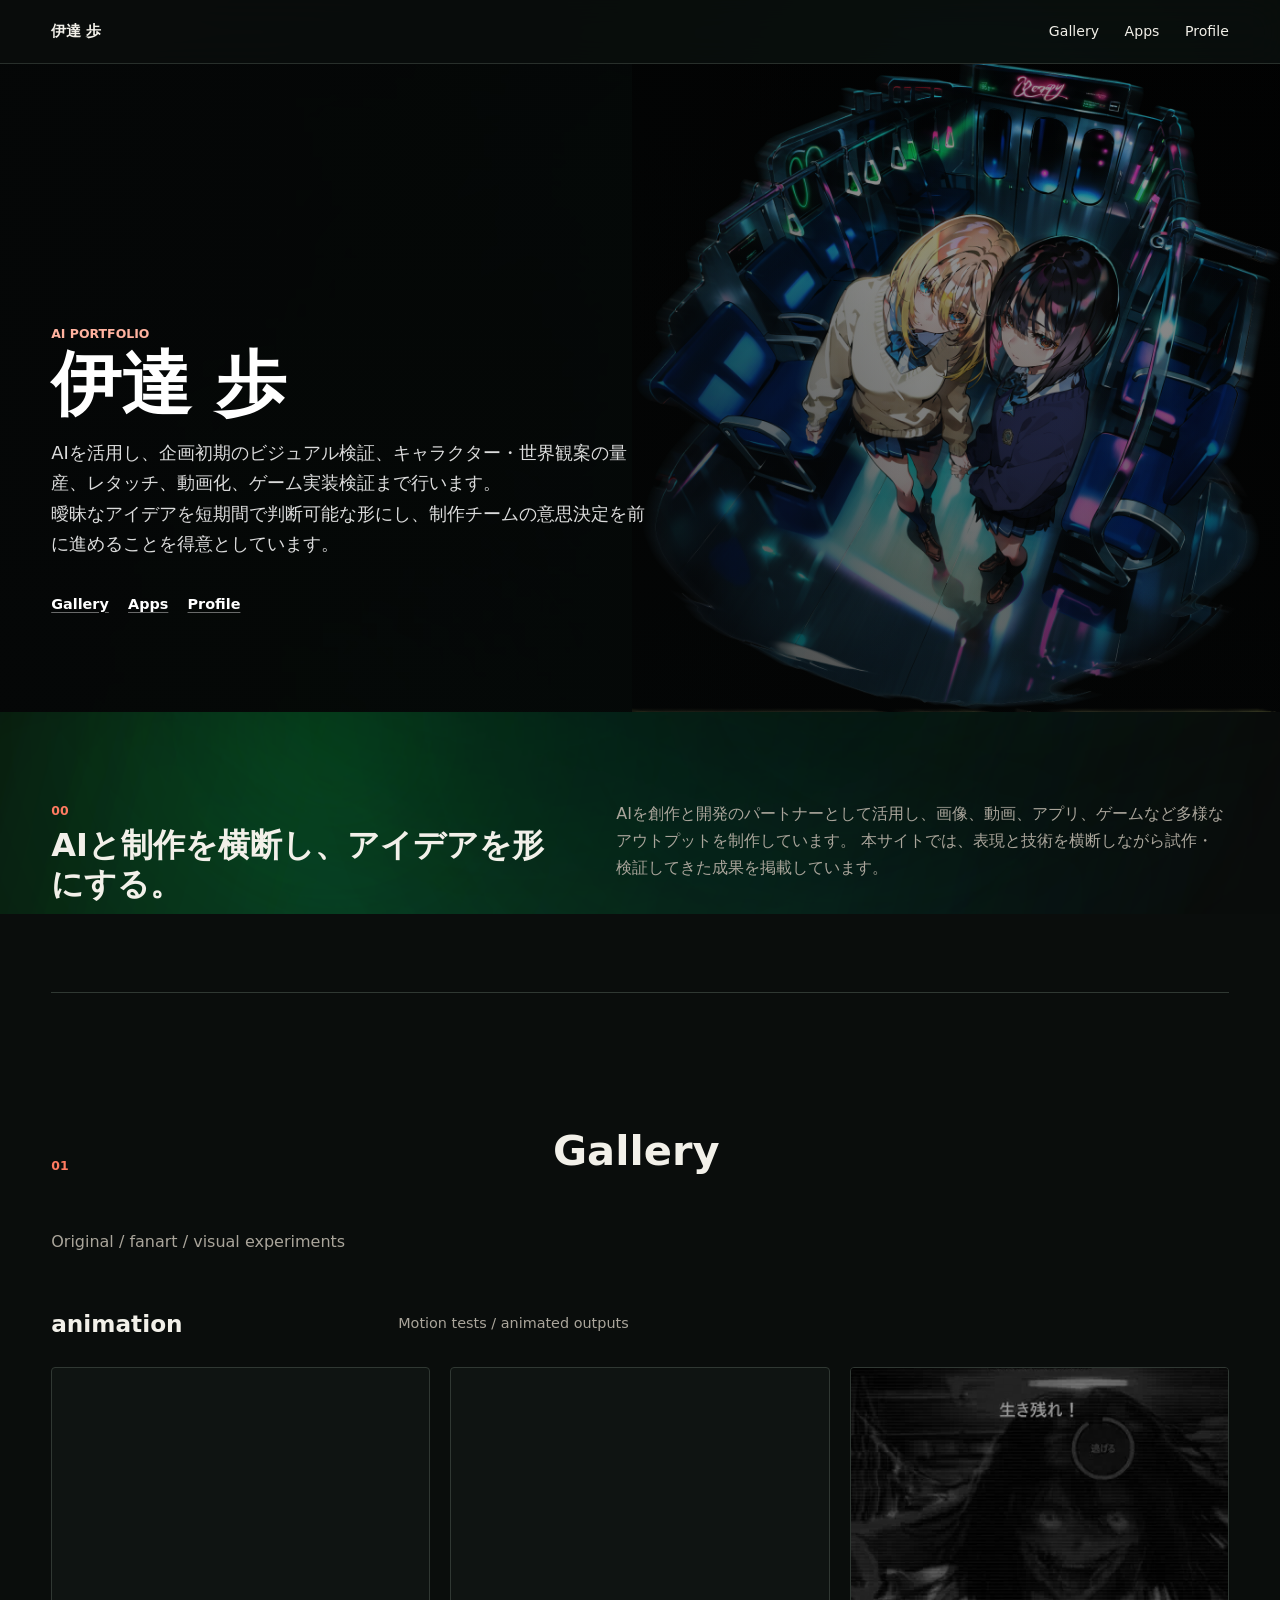
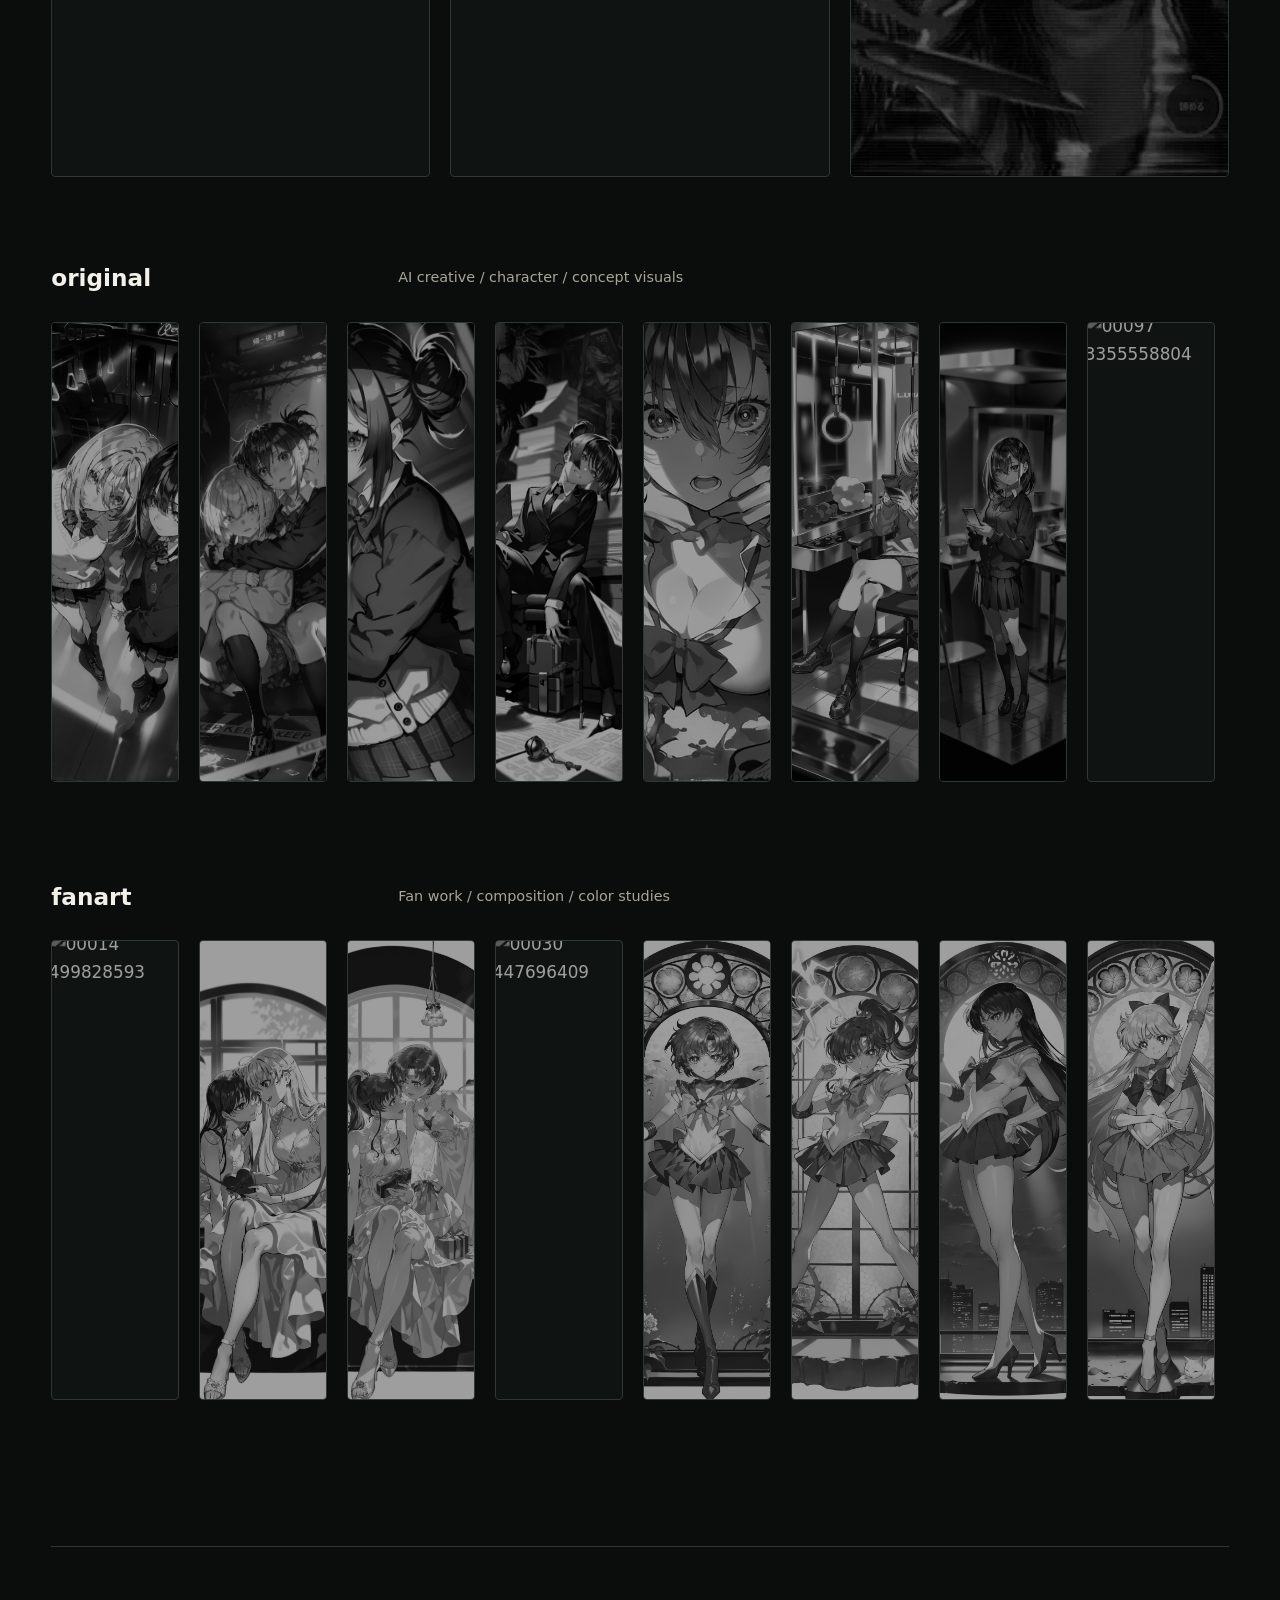
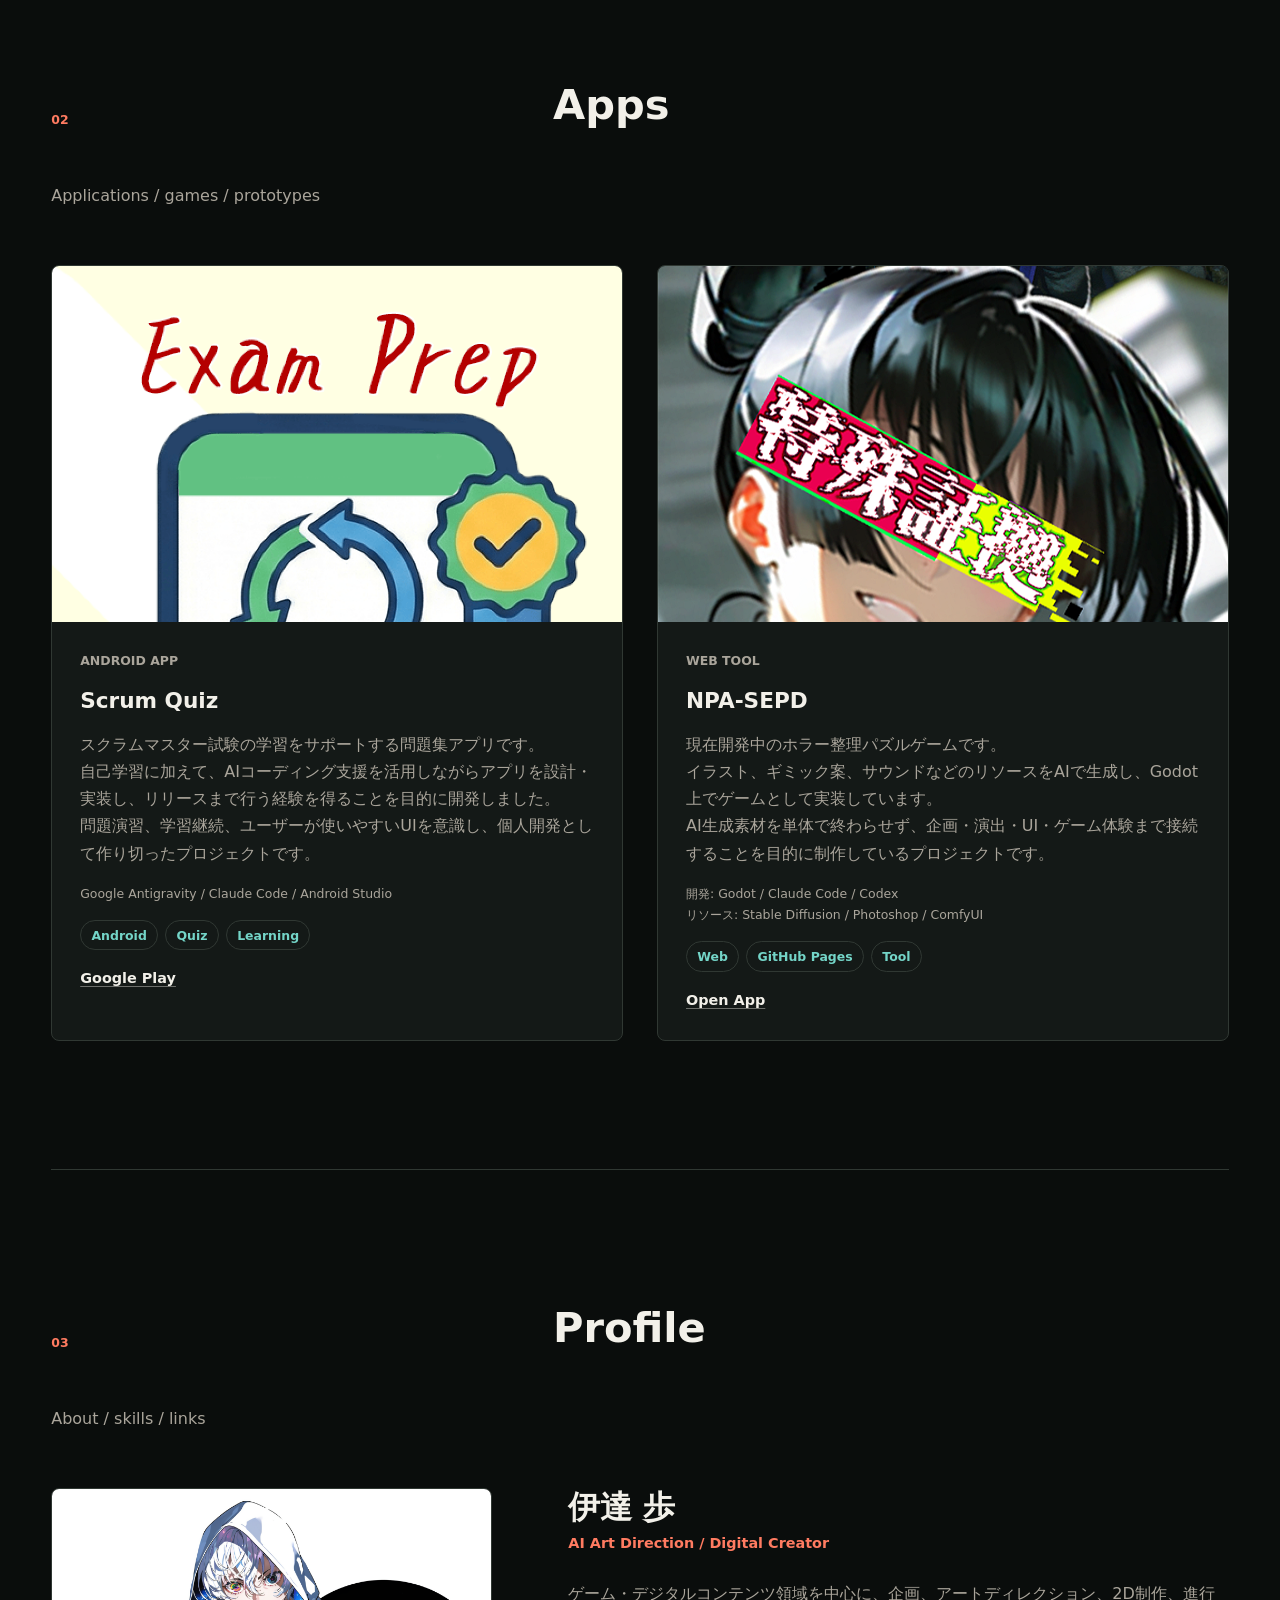
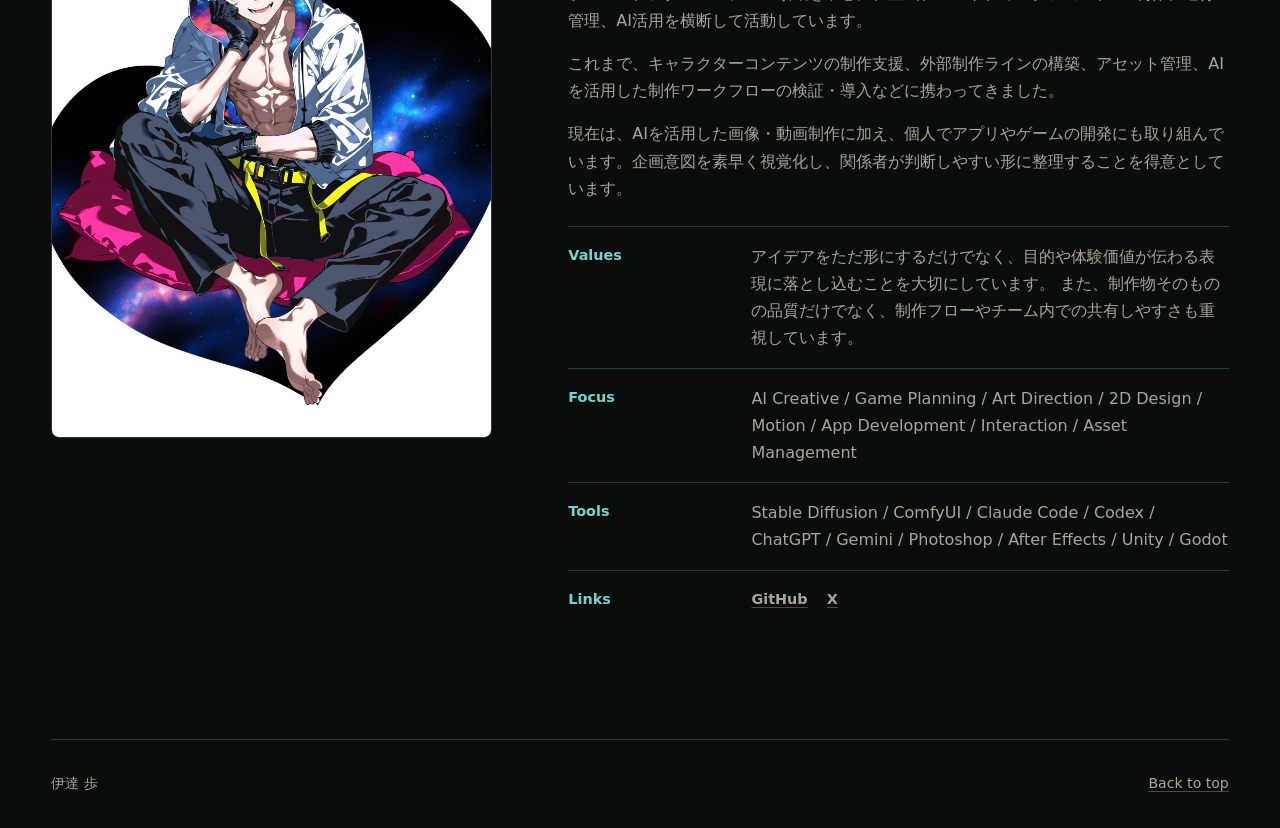
==== index.html @ 422c277e "Add liquid parallax background" ====
<!doctype html>
<html lang="ja">
  <head>
    <meta charset="utf-8">
    <meta name="viewport" content="width=device-width, initial-scale=1">
    <title>伊達 歩 Portfolio</title>
    <link rel="stylesheet" href="./wireframe.css?v=20260604-liquid-bg">
  </head>
  <body>
    <a class="skip-link" href="#main">本文へ移動</a>
    <canvas class="liquid-background" id="liquid-background" aria-hidden="true"></canvas>

    <header class="site-header">
      <a class="brand" href="#top" aria-label="Portfolio home">伊達 歩</a>
      <nav class="primary-nav" aria-label="Primary navigation">
        <a href="#gallery">Gallery</a>
        <a href="#apps">Apps</a>
        <a href="#profile">Profile</a>
      </nav>
    </header>

    <main id="main">
      <section class="hero" id="top" aria-labelledby="hero-title">
        <img class="hero__image" src="./image/original/01_key-train_1+.png" alt="">
        <div class="hero__shade" aria-hidden="true"></div>
        <div class="hero__inner">
          <p class="eyebrow">AI Portfolio</p>
          <h1 id="hero-title">伊達 歩</h1>
          <p class="hero__lead">AIを活用し、企画初期のビジュアル検証、キャラクター・世界観案の量産、レタッチ、動画化、ゲーム実装検証まで行います。<br>曖昧なアイデアを短期間で判断可能な形にし、制作チームの意思決定を前に進めることを得意としています。</p>
          <div class="hero__links" aria-label="Section links">
            <a href="#gallery">Gallery</a>
            <a href="#apps">Apps</a>
            <a href="#profile">Profile</a>
          </div>
        </div>
      </section>

      <section class="intro shell" aria-labelledby="intro-title">
        <div>
          <p class="section-index">00</p>
          <h2 id="intro-title">AIと制作を横断し、アイデアを形にする。</h2>
        </div>
        <p>
          AIを創作と開発のパートナーとして活用し、画像、動画、アプリ、ゲームなど多様なアウトプットを制作しています。
          本サイトでは、表現と技術を横断しながら試作・検証してきた成果を掲載しています。
        </p>
      </section>

      <section class="section shell" id="gallery" aria-labelledby="gallery-title">
        <div class="section-heading">
          <p class="section-index">01</p>
          <h2 id="gallery-title">Gallery</h2>
          <p>Original / fanart / visual experiments</p>
        </div>

        <div class="gallery-blocks">
          <section class="gallery-category gallery-category--animation" aria-labelledby="gallery-animation-title">
            <div class="gallery-category__heading">
              <h3 id="gallery-animation-title">animation</h3>
              <p>Motion tests / animated outputs</p>
            </div>
            <div class="gallery-rail" data-gallery-rail="animation" aria-label="animation contents"></div>
          </section>

          <section class="gallery-category" aria-labelledby="gallery-original-title">
            <div class="gallery-category__heading">
              <h3 id="gallery-original-title">original</h3>
              <p>AI creative / character / concept visuals</p>
            </div>
            <div class="gallery-rail" data-gallery-rail="original" aria-label="original images"></div>
          </section>

          <section class="gallery-category" aria-labelledby="gallery-fanart-title">
            <div class="gallery-category__heading">
              <h3 id="gallery-fanart-title">fanart</h3>
              <p>Fan work / composition / color studies</p>
            </div>
            <div class="gallery-rail" data-gallery-rail="fanart" aria-label="fanart images"></div>
          </section>
        </div>
      </section>

      <section class="section shell" id="apps" aria-labelledby="apps-title">
        <div class="section-heading">
          <p class="section-index">02</p>
          <h2 id="apps-title">Apps</h2>
          <p>Applications / games / prototypes</p>
        </div>

        <div class="apps-grid">
          <article class="app-card">
            <div class="app-card__media app-card__media--icon">
              <img class="app-icon" src="./assets/app-icons/scrumquiz.png" alt="Scrum Quiz app icon">
            </div>
            <div class="app-card__body">
              <p class="app-card__type">Android App</p>
              <h3>Scrum Quiz</h3>
              <p>スクラムマスター試験の学習をサポートする問題集アプリです。<br>自己学習に加えて、AIコーディング支援を活用しながらアプリを設計・実装し、リリースまで行う経験を得ることを目的に開発しました。<br>問題演習、学習継続、ユーザーが使いやすいUIを意識し、個人開発として作り切ったプロジェクトです。</p>
              <p class="app-card__tools">Google Antigravity / Claude Code / Android Studio</p>
              <div class="tag-list" aria-label="Technologies">
                <span>Android</span>
                <span>Quiz</span>
                <span>Learning</span>
              </div>
              <div class="text-links">
                <a href="https://play.google.com/store/apps/details?id=com.dappokura.scrumquiz" target="_blank" rel="noopener noreferrer">Google Play</a>
              </div>
            </div>
          </article>

          <article class="app-card">
            <div class="app-card__media app-card__media--icon">
              <img class="app-icon" src="./assets/app-icons/npa-sepd.png" alt="NPA-SEPD app icon">
            </div>
            <div class="app-card__body">
              <p class="app-card__type">Web Tool</p>
              <h3>NPA-SEPD</h3>
              <p>現在開発中のホラー整理パズルゲームです。<br>イラスト、ギミック案、サウンドなどのリソースをAIで生成し、Godot上でゲームとして実装しています。<br>AI生成素材を単体で終わらせず、企画・演出・UI・ゲーム体験まで接続することを目的に制作しているプロジェクトです。</p>
              <p class="app-card__tools">開発: Godot / Claude Code / Codex<br>リソース: Stable Diffusion / Photoshop / ComfyUI</p>
              <div class="tag-list" aria-label="Technologies">
                <span>Web</span>
                <span>GitHub Pages</span>
                <span>Tool</span>
              </div>
              <div class="text-links">
                <a href="https://dappo-kura.github.io/NPA-SEPD/" target="_blank" rel="noopener noreferrer">Open App</a>
              </div>
            </div>
          </article>
        </div>
      </section>

      <section class="section profile shell" id="profile" aria-labelledby="profile-title">
        <div class="section-heading">
          <p class="section-index">03</p>
          <h2 id="profile-title">Profile</h2>
          <p>About / skills / links</p>
        </div>

        <div class="profile-layout">
          <figure class="profile-visual">
            <img src="./image/original/15_00001-150311282.png" alt="Profile visual placeholder">
          </figure>

          <div class="profile-copy">
            <div class="profile-title">
              <h3>伊達 歩</h3>
              <p>AI Art Direction / Digital Creator</p>
            </div>

            <div class="profile-text">
              <p>
                ゲーム・デジタルコンテンツ領域を中心に、企画、アートディレクション、2D制作、進行管理、AI活用を横断して活動しています。
              </p>
              <p>
                これまで、キャラクターコンテンツの制作支援、外部制作ラインの構築、アセット管理、AIを活用した制作ワークフローの検証・導入などに携わってきました。
              </p>
              <p>
                現在は、AIを活用した画像・動画制作に加え、個人でアプリやゲームの開発にも取り組んでいます。企画意図を素早く視覚化し、関係者が判断しやすい形に整理することを得意としています。
              </p>
            </div>

            <div class="profile-list">
              <div>
                <h4>Values</h4>
                <p>
                  アイデアをただ形にするだけでなく、目的や体験価値が伝わる表現に落とし込むことを大切にしています。
                  また、制作物そのものの品質だけでなく、制作フローやチーム内での共有しやすさも重視しています。
                </p>
              </div>
              <div>
                <h4>Focus</h4>
                <p>AI Creative / Game Planning / Art Direction / 2D Design / Motion / App Development / Interaction / Asset Management</p>
              </div>
              <div>
                <h4>Tools</h4>
                <p>Stable Diffusion / ComfyUI / Claude Code / Codex / ChatGPT / Gemini / Photoshop / After Effects / Unity / Godot</p>
              </div>
              <div>
                <h4>Links</h4>
                <p class="text-links">
                  <a href="https://github.com/Dappo-kura" target="_blank" rel="noopener noreferrer">GitHub</a>
                  <a href="https://x.com/home" target="_blank" rel="noopener noreferrer">X</a>
                </p>
              </div>
            </div>
          </div>
        </div>
      </section>
    </main>

    <footer class="site-footer shell">
      <p>伊達 歩</p>
      <a href="#top">Back to top</a>
    </footer>

    <div class="gallery-lightbox" id="gallery-lightbox" aria-hidden="true">
      <div class="gallery-lightbox__dialog" role="dialog" aria-modal="true" aria-labelledby="lightbox-title">
        <button class="gallery-lightbox__close" type="button" aria-label="Close">Close</button>
        <button class="gallery-lightbox__nav gallery-lightbox__nav--prev" type="button" aria-label="Previous image">←</button>
        <button class="gallery-lightbox__nav gallery-lightbox__nav--next" type="button" aria-label="Next image">→</button>
        <div class="gallery-lightbox__media" id="lightbox-media"></div>
        <div class="gallery-lightbox__meta">
          <p id="lightbox-category"></p>
          <p id="lightbox-description" class="lightbox-description"></p>
          <p id="lightbox-tools" class="lightbox-tools"></p>
          <h3 id="lightbox-title" class="visually-hidden"></h3>
        </div>
      </div>
    </div>

    <script src="./liquid-background.js?v=20260604-liquid-bg"></script>
    <script src="./gallery.js?v=20260604-slider-labels"></script>
  </body>
</html>
---- wireframe.css ----
:root {
  color-scheme: dark;
  --bg: #0a0d0c;
  --ink: #f2f0e9;
  --muted: #aaa59b;
  --line: #303833;
  --surface: #141917;
  --accent: #ff7b61;
  --accent-2: #74d5c8;
  --gutter: clamp(18px, 4vw, 64px);
  --section-space: clamp(64px, 10vw, 128px);
  --radius: 8px;
}

* {
  box-sizing: border-box;
}

html {
  scroll-behavior: smooth;
}

body {
  margin: 0;
  background: var(--bg);
  color: var(--ink);
  font-family: "Yu Gothic", "Hiragino Kaku Gothic ProN", Meiryo, system-ui, sans-serif;
  line-height: 1.7;
  letter-spacing: 0;
}

body.lightbox-open {
  overflow: hidden;
}

img,
video {
  display: block;
  width: 100%;
}

a {
  color: inherit;
  text-decoration-color: color-mix(in srgb, currentColor 40%, transparent);
  text-underline-offset: 0.22em;
}

a:hover {
  color: var(--accent);
}

.liquid-background {
  position: fixed;
  inset: 0;
  z-index: 0;
  width: 100%;
  height: 100%;
  pointer-events: none;
  opacity: 0.9;
  transform: scale(1.03);
}

.site-header,
main,
.site-footer {
  position: relative;
}

main,
.site-footer {
  z-index: 1;
}

.skip-link {
  position: fixed;
  top: 12px;
  left: 12px;
  z-index: 20;
  transform: translateY(-160%);
  background: var(--ink);
  color: var(--surface);
  padding: 0.5rem 0.75rem;
  border-radius: var(--radius);
}

.skip-link:focus {
  transform: translateY(0);
}

.shell {
  width: min(calc(100% - (var(--gutter) * 2)), 1180px);
  margin-inline: auto;
}

.site-header {
  position: sticky;
  top: 0;
  z-index: 10;
  display: flex;
  align-items: center;
  justify-content: space-between;
  gap: 1rem;
  min-height: 64px;
  padding-inline: var(--gutter);
  border-bottom: 1px solid color-mix(in srgb, var(--line) 82%, transparent);
  background: color-mix(in srgb, var(--bg) 88%, transparent);
  backdrop-filter: blur(18px);
}

.brand {
  font-size: 0.95rem;
  font-weight: 700;
  text-decoration: none;
}

.primary-nav {
  display: flex;
  align-items: center;
  gap: clamp(0.8rem, 2vw, 1.8rem);
  font-size: 0.88rem;
}

.primary-nav a {
  text-decoration: none;
}

.hero {
  position: relative;
  min-height: 72svh;
  display: grid;
  align-items: end;
  overflow: clip;
  isolation: isolate;
  background: rgba(5, 7, 7, 0.74);
}

.hero__image,
.hero__shade {
  position: absolute;
  inset: 0;
  z-index: -2;
}

.hero__image {
  height: 100%;
  object-fit: contain;
  object-position: right center;
  opacity: 0.92;
}

.hero__shade {
  z-index: -1;
  background:
    linear-gradient(90deg, rgba(5, 7, 7, 0.9) 0%, rgba(5, 7, 7, 0.68) 34%, rgba(5, 7, 7, 0.24) 72%),
    linear-gradient(0deg, rgba(5, 7, 7, 0.5), rgba(5, 7, 7, 0.1));
}

.hero__inner {
  width: min(calc(100% - (var(--gutter) * 2)), 1180px);
  margin-inline: auto;
  padding-block: clamp(56px, 8vw, 96px);
  color: #fff;
}

.eyebrow,
.section-index,
.app-card__type {
  margin: 0;
  color: var(--accent);
  font-size: 0.78rem;
  font-weight: 700;
  text-transform: uppercase;
}

.hero .eyebrow {
  color: #ffb29f;
}

.hero h1 {
  max-width: 13ch;
  margin: 0.4rem 0 0;
  font-size: 4.4rem;
  line-height: 0.95;
  font-weight: 700;
}

.hero__lead {
  max-width: 38rem;
  margin: 1.25rem 0 0;
  font-size: 1.12rem;
  color: rgba(255, 255, 255, 0.86);
}

.hero__links,
.text-links {
  display: flex;
  flex-wrap: wrap;
  gap: 0.9rem 1.2rem;
}

.hero__links {
  margin-top: 2rem;
}

.hero__links a,
.text-links a {
  font-size: 0.9rem;
  font-weight: 700;
}

.intro {
  display: grid;
  grid-template-columns: minmax(0, 0.9fr) minmax(18rem, 1.1fr);
  gap: clamp(24px, 5vw, 80px);
  padding-block: clamp(42px, 7vw, 88px);
  border-bottom: 1px solid var(--line);
}

.intro h2,
.section-heading h2 {
  margin: 0.3rem 0 0;
  line-height: 1.22;
  font-weight: 700;
}

.intro h2 {
  font-size: 2rem;
}

.intro p:last-child {
  margin: 0;
  color: var(--muted);
}

.section {
  padding-block: var(--section-space);
}

.section + .section {
  border-top: 1px solid var(--line);
}

.section-heading {
  display: grid;
  grid-template-columns: minmax(10rem, 0.8fr) minmax(18rem, 1.2fr);
  align-items: end;
  gap: clamp(16px, 4vw, 64px);
  margin-bottom: clamp(28px, 5vw, 56px);
}

.section-heading h2 {
  font-size: 2.6rem;
}

.section-heading p:last-child {
  margin: 0;
  color: var(--muted);
}

.gallery-grid {
  display: grid;
  grid-template-columns: repeat(auto-fit, minmax(min(100%, 18rem), 1fr));
  gap: clamp(18px, 3vw, 34px);
  align-items: start;
}

.gallery-blocks {
  display: grid;
  gap: clamp(44px, 7vw, 84px);
}

.gallery-category {
  display: grid;
  gap: clamp(18px, 3vw, 28px);
}

.gallery-category__heading {
  display: grid;
  grid-template-columns: minmax(9rem, 0.36fr) minmax(0, 1fr);
  gap: clamp(16px, 4vw, 48px);
  align-items: end;
}

.gallery-category__heading h3,
.gallery-category__heading p {
  margin: 0;
}

.gallery-category__heading h3 {
  color: var(--ink);
  font-size: 1.45rem;
  line-height: 1;
  text-transform: lowercase;
}

.gallery-category__heading p {
  color: var(--muted);
  font-size: 0.9rem;
}

.gallery-rail {
  display: flex;
  gap: clamp(10px, 1.6vw, 20px);
  overflow-x: auto;
  overflow-y: hidden;
  padding: 4px 0 18px;
  scroll-snap-type: x proximity;
  scrollbar-color: color-mix(in srgb, var(--accent-2) 42%, transparent) transparent;
}

.gallery-rail::-webkit-scrollbar {
  height: 6px;
}

.gallery-rail::-webkit-scrollbar-track {
  background: transparent;
}

.gallery-rail::-webkit-scrollbar-thumb {
  background: color-mix(in srgb, var(--accent-2) 42%, transparent);
  border-radius: 999px;
}

.gallery-tile {
  appearance: none;
  position: relative;
  flex: 0 0 clamp(96px, 10vw, 138px);
  height: clamp(280px, 42vw, 460px);
  padding: 0;
  overflow: hidden;
  border: 1px solid var(--line);
  border-radius: 4px;
  background: #0f1412;
  color: #fff;
  font: inherit;
  text-align: left;
  scroll-snap-align: start;
  text-decoration: none;
  cursor: pointer;
  transition: flex-basis 0.45s ease, transform 0.45s ease, border-color 0.45s ease;
}

.gallery-tile--animation {
  flex-basis: clamp(180px, 18vw, 260px);
}

.gallery-category--animation .gallery-rail {
  display: grid;
  grid-template-columns: repeat(3, 1fr);
  overflow: visible;
  padding: 4px 0;
}

.gallery-category--animation .gallery-tile--animation {
  flex: none;
  width: 100%;
  height: clamp(220px, 32vw, 480px);
}

.gallery-tile:hover,
.gallery-tile:focus-visible {
  flex-basis: clamp(160px, 16vw, 220px);
  transform: translateY(-8px);
  border-color: color-mix(in srgb, var(--accent-2) 55%, var(--line));
  outline: none;
}

.gallery-tile--animation:hover,
.gallery-tile--animation:focus-visible {
  flex-basis: clamp(220px, 24vw, 340px);
}

.gallery-tile img,
.gallery-tile video {
  width: 100%;
  height: 100%;
  object-fit: cover;
  filter: grayscale(100%) brightness(0.62);
  transform: scale(1.05);
  transition: filter 0.45s ease, transform 0.45s ease;
}

.gallery-tile:hover img,
.gallery-tile:focus-visible img,
.gallery-tile:hover video,
.gallery-tile:focus-visible video {
  filter: grayscale(0%) brightness(1);
  transform: scale(1);
}

.gallery-tile span {
  position: absolute;
  right: 0;
  bottom: 0;
  left: 0;
  display: grid;
  gap: 0.12rem;
  padding: 46px 14px 14px;
  background: linear-gradient(transparent, rgba(0, 0, 0, 0.82));
  opacity: 0;
  transform: translateY(10px);
  transition: opacity 0.45s ease, transform 0.45s ease;
}

.gallery-tile:hover span,
.gallery-tile:focus-visible span {
  opacity: 1;
  transform: translateY(0);
}

.gallery-tile strong {
  font-size: 0.78rem;
  line-height: 1.4;
}

.gallery-tile small {
  color: var(--accent);
  font-size: 0.68rem;
  font-weight: 700;
  text-transform: uppercase;
}

.gallery-lightbox {
  position: fixed;
  inset: 0;
  z-index: 1000;
  display: grid;
  place-items: center;
  padding: clamp(16px, 3vw, 36px);
  background: rgba(0, 0, 0, 0.72);
  opacity: 1;
  visibility: visible;
  transition: opacity 0.2s ease, visibility 0.2s ease;
}

.gallery-lightbox[aria-hidden="true"] {
  opacity: 0;
  visibility: hidden;
  pointer-events: none;
}

.gallery-lightbox__dialog {
  position: relative;
  display: grid;
  gap: 1rem;
  width: min(100%, 1120px);
  max-height: min(92svh, 860px);
  padding: clamp(12px, 2vw, 18px);
  border: 1px solid color-mix(in srgb, var(--line) 75%, transparent);
  border-radius: var(--radius);
  background: color-mix(in srgb, var(--surface) 94%, transparent);
  box-shadow: 0 30px 90px rgba(0, 0, 0, 0.48);
}

.gallery-lightbox__media {
  display: grid;
  place-items: center;
  min-height: 0;
}

.gallery-lightbox__image,
.comparison {
  width: 100%;
  max-height: min(72svh, 680px);
  border-radius: 6px;
  background: #050707;
}

.gallery-lightbox__image {
  object-fit: contain;
}

.gallery-lightbox__meta {
  display: flex;
  flex-direction: column;
  align-items: flex-start;
  gap: 0.4rem;
}

.gallery-lightbox__meta p,
.gallery-lightbox__meta h3 {
  margin: 0;
}

#lightbox-category {
  color: var(--accent);
  font-size: 0.78rem;
  font-weight: 700;
  text-transform: uppercase;
}

.lightbox-description {
  color: var(--ink);
  font-size: 0.88rem;
  line-height: 1.6;
  white-space: pre-line;
}

.lightbox-tools {
  color: var(--muted);
  font-size: 0.75rem;
  white-space: pre-line;
}

.visually-hidden {
  position: absolute;
  width: 1px;
  height: 1px;
  padding: 0;
  margin: -1px;
  overflow: hidden;
  clip: rect(0, 0, 0, 0);
  white-space: nowrap;
  border: 0;
}

.gallery-lightbox__close,
.gallery-lightbox__nav {
  appearance: none;
  position: absolute;
  z-index: 2;
  border: 1px solid color-mix(in srgb, var(--line) 75%, transparent);
  background: rgba(8, 11, 10, 0.72);
  color: var(--ink);
  font: inherit;
  font-weight: 700;
  cursor: pointer;
}

.gallery-lightbox__close {
  display: none;
  top: 14px;
  right: 14px;
  padding: 0.4rem 0.7rem;
  border-radius: 999px;
  font-size: 0.78rem;
}

.gallery-lightbox__nav {
  top: 50%;
  display: grid;
  place-items: center;
  width: 44px;
  height: 44px;
  border-radius: 50%;
  transform: translateY(-50%);
  font-size: 1.4rem;
}

.gallery-lightbox__nav--prev {
  left: 18px;
}

.gallery-lightbox__nav--next {
  right: 18px;
}

.gallery-lightbox__close:hover,
.gallery-lightbox__nav:hover,
.gallery-lightbox__close:focus-visible,
.gallery-lightbox__nav:focus-visible {
  border-color: var(--accent-2);
  outline: none;
}

.comparison {
  --split: 50%;
  position: relative;
  aspect-ratio: 16 / 10;
  overflow: hidden;
}

.comparison__image {
  position: absolute;
  inset: 0;
  width: 100%;
  height: 100%;
  object-fit: contain;
}

.comparison__image--before {
  background: #050707;
  clip-path: inset(0 calc(100% - var(--split)) 0 0);
  z-index: 1;
}

.comparison__image--after {
  z-index: 0;
}

.comparison__divider {
  position: absolute;
  z-index: 2;
  top: 0;
  bottom: 0;
  left: var(--split);
  width: 2px;
  background: var(--accent-2);
  transform: translateX(-1px);
  box-shadow: 0 0 20px rgba(116, 213, 200, 0.7);
}

.comparison__labels {
  position: absolute;
  z-index: 2;
  top: 12px;
  right: 12px;
  left: 12px;
  display: flex;
  justify-content: space-between;
  pointer-events: none;
}

.comparison__label {
  border: 1px solid color-mix(in srgb, var(--line) 70%, transparent);
  border-radius: 999px;
  background: rgba(8, 11, 10, 0.58);
  padding: 0.25rem 0.6rem;
  color: color-mix(in srgb, var(--ink) 72%, transparent);
  font-size: 0.72rem;
  font-weight: 700;
  text-transform: uppercase;
  opacity: 0.68;
  transition:
    opacity 0.18s ease,
    color 0.18s ease,
    border-color 0.18s ease,
    background 0.18s ease,
    box-shadow 0.18s ease;
}

.comparison[data-focus="before"] .comparison__label--before,
.comparison[data-focus="after"] .comparison__label--after {
  border-color: var(--accent-2);
  background: rgba(17, 191, 178, 0.2);
  color: var(--ink);
  opacity: 1;
  box-shadow:
    0 0 18px rgba(116, 213, 200, 0.56),
    inset 0 0 14px rgba(116, 213, 200, 0.14);
}

.comparison[data-focus="before"] .comparison__label--after,
.comparison[data-focus="after"] .comparison__label--before {
  border-color: color-mix(in srgb, var(--line) 55%, transparent);
  background: rgba(8, 11, 10, 0.34);
  color: color-mix(in srgb, var(--ink) 42%, transparent);
  opacity: 0.28;
  box-shadow: none;
}

.comparison__range {
  position: absolute;
  z-index: 2;
  right: 20px;
  bottom: 18px;
  left: 20px;
  width: calc(100% - 40px);
  accent-color: var(--accent-2);
}

.work-card,
.app-card {
  background: var(--surface);
  border: 1px solid var(--line);
  border-radius: var(--radius);
  overflow: clip;
}

.work-card {
  display: grid;
  gap: 0;
}

.work-card--wide {
  grid-column: span 2;
}

.work-card--tall .media-link {
  aspect-ratio: 4 / 5;
}

.media-link {
  aspect-ratio: 4 / 3;
  display: block;
  overflow: hidden;
  background: #0f1412;
}

.media-link img,
.app-card__media:not(.app-card__media--icon) img,
.app-card__media video,
.profile-visual img {
  height: 100%;
  object-fit: cover;
}

.work-card__text {
  display: grid;
  gap: 0.12rem;
  padding: 1rem;
}

.work-card__text p,
.work-card__text h3,
.work-card__text span,
.app-card h3,
.app-card p,
.profile-copy h3,
.profile-copy p,
.profile-list h4 {
  margin: 0;
}

.work-card__text p,
.work-card__text span {
  color: var(--muted);
  font-size: 0.82rem;
}

.work-card__text h3 {
  font-size: 1.04rem;
}

.apps-grid {
  display: grid;
  grid-template-columns: repeat(auto-fit, minmax(min(100%, 20rem), 1fr));
  gap: clamp(18px, 3vw, 34px);
}

.app-card {
  display: grid;
  grid-template-rows: auto 1fr;
}

.app-card__media {
  aspect-ratio: 16 / 10;
  overflow: hidden;
  background: #0f1412;
}

.app-card__media--icon {
  padding: 0;
  background: #0f1412;
}

.app-icon {
  display: block;
  width: 100%;
  height: 100%;
  border-radius: 0;
  box-shadow: none;
  object-fit: cover;
}

.app-card:first-child .app-icon {
  object-position: center top;
}

.app-card:nth-child(2) .app-icon {
  object-position: center 36%;
}

.app-card__body {
  display: grid;
  align-content: start;
  gap: 1rem;
  padding: clamp(18px, 3vw, 28px);
}

.app-card h3 {
  font-size: 1.35rem;
  line-height: 1.28;
}

.app-card p {
  color: var(--muted);
}

.app-card__tools {
  font-size: 0.78rem;
  color: var(--muted);
  white-space: pre-line;
}

.tag-list {
  display: flex;
  flex-wrap: wrap;
  gap: 0.45rem;
}

.tag-list span {
  border: 1px solid var(--line);
  border-radius: 999px;
  padding: 0.22rem 0.64rem;
  color: var(--accent-2);
  font-size: 0.78rem;
  font-weight: 700;
}

.profile-layout {
  display: grid;
  grid-template-columns: minmax(min(100%, 18rem), 0.8fr) minmax(0, 1.2fr);
  gap: clamp(24px, 6vw, 82px);
  align-items: start;
}

.profile-visual {
  aspect-ratio: 4 / 5;
  margin: 0;
  overflow: hidden;
  border-radius: var(--radius);
  border: 1px solid var(--line);
  background: #0f1412;
}

.profile-copy {
  display: grid;
  gap: 1.5rem;
}

.profile-title {
  display: grid;
  gap: 0.3rem;
}

.profile-copy h3 {
  font-size: 2rem;
  line-height: 1.2;
}

.profile-title p {
  margin: 0;
  color: var(--accent);
  font-size: 0.9rem;
  font-weight: 700;
}

.profile-text {
  display: grid;
  gap: 1rem;
  max-width: 42rem;
}

.profile-text p {
  margin: 0;
  color: var(--muted);
}

.profile-list {
  display: grid;
  gap: 1rem;
}

.profile-list > div {
  display: grid;
  grid-template-columns: minmax(8rem, 0.35fr) minmax(0, 1fr);
  gap: 1rem;
  padding-top: 1rem;
  border-top: 1px solid var(--line);
}

.profile-list h4 {
  color: var(--accent-2);
  font-size: 0.9rem;
}

.profile-list p {
  color: var(--muted);
}

.site-footer {
  display: flex;
  justify-content: space-between;
  gap: 1rem;
  padding-block: 32px;
  border-top: 1px solid var(--line);
  color: var(--muted);
  font-size: 0.88rem;
}

.site-footer p {
  margin: 0;
}

@media (max-width: 760px) {
  .site-header,
  .site-footer {
    align-items: flex-start;
    flex-direction: column;
    padding-block: 14px;
  }

  .hero h1 {
    font-size: 3rem;
  }

  .hero__image {
    object-fit: cover;
    object-position: center 28%;
    opacity: 0.78;
  }

  .hero__shade {
    background:
      linear-gradient(0deg, rgba(5, 7, 7, 0.76) 0%, rgba(5, 7, 7, 0.34) 62%, rgba(5, 7, 7, 0.62) 100%),
      linear-gradient(90deg, rgba(5, 7, 7, 0.7), rgba(5, 7, 7, 0.18));
  }

  .intro,
  .section-heading,
  .gallery-category__heading,
  .profile-layout,
  .profile-list > div {
    grid-template-columns: 1fr;
  }

  .work-card--wide {
    grid-column: auto;
  }

  .gallery-tile {
    flex-basis: 42vw;
    height: min(68vw, 320px);
  }

  .gallery-category--animation .gallery-rail {
    grid-template-columns: repeat(3, 1fr);
  }

  .gallery-category--animation .gallery-tile--animation {
    height: 40vw;
  }

  .gallery-tile:hover,
  .gallery-tile:focus-visible {
    flex-basis: 52vw;
  }

  .gallery-lightbox {
    padding: 12px;
  }

  .gallery-lightbox__dialog {
    gap: 0.75rem;
  }

  .gallery-lightbox__nav {
    width: 38px;
    height: 38px;
  }

  .gallery-lightbox__nav--prev {
    left: 10px;
  }

  .gallery-lightbox__nav--next {
    right: 10px;
  }

  .gallery-lightbox__meta {
    display: grid;
    gap: 0.2rem;
  }

  .comparison {
    aspect-ratio: 4 / 5;
  }

  .comparison__labels {
    right: 12px;
  }
}
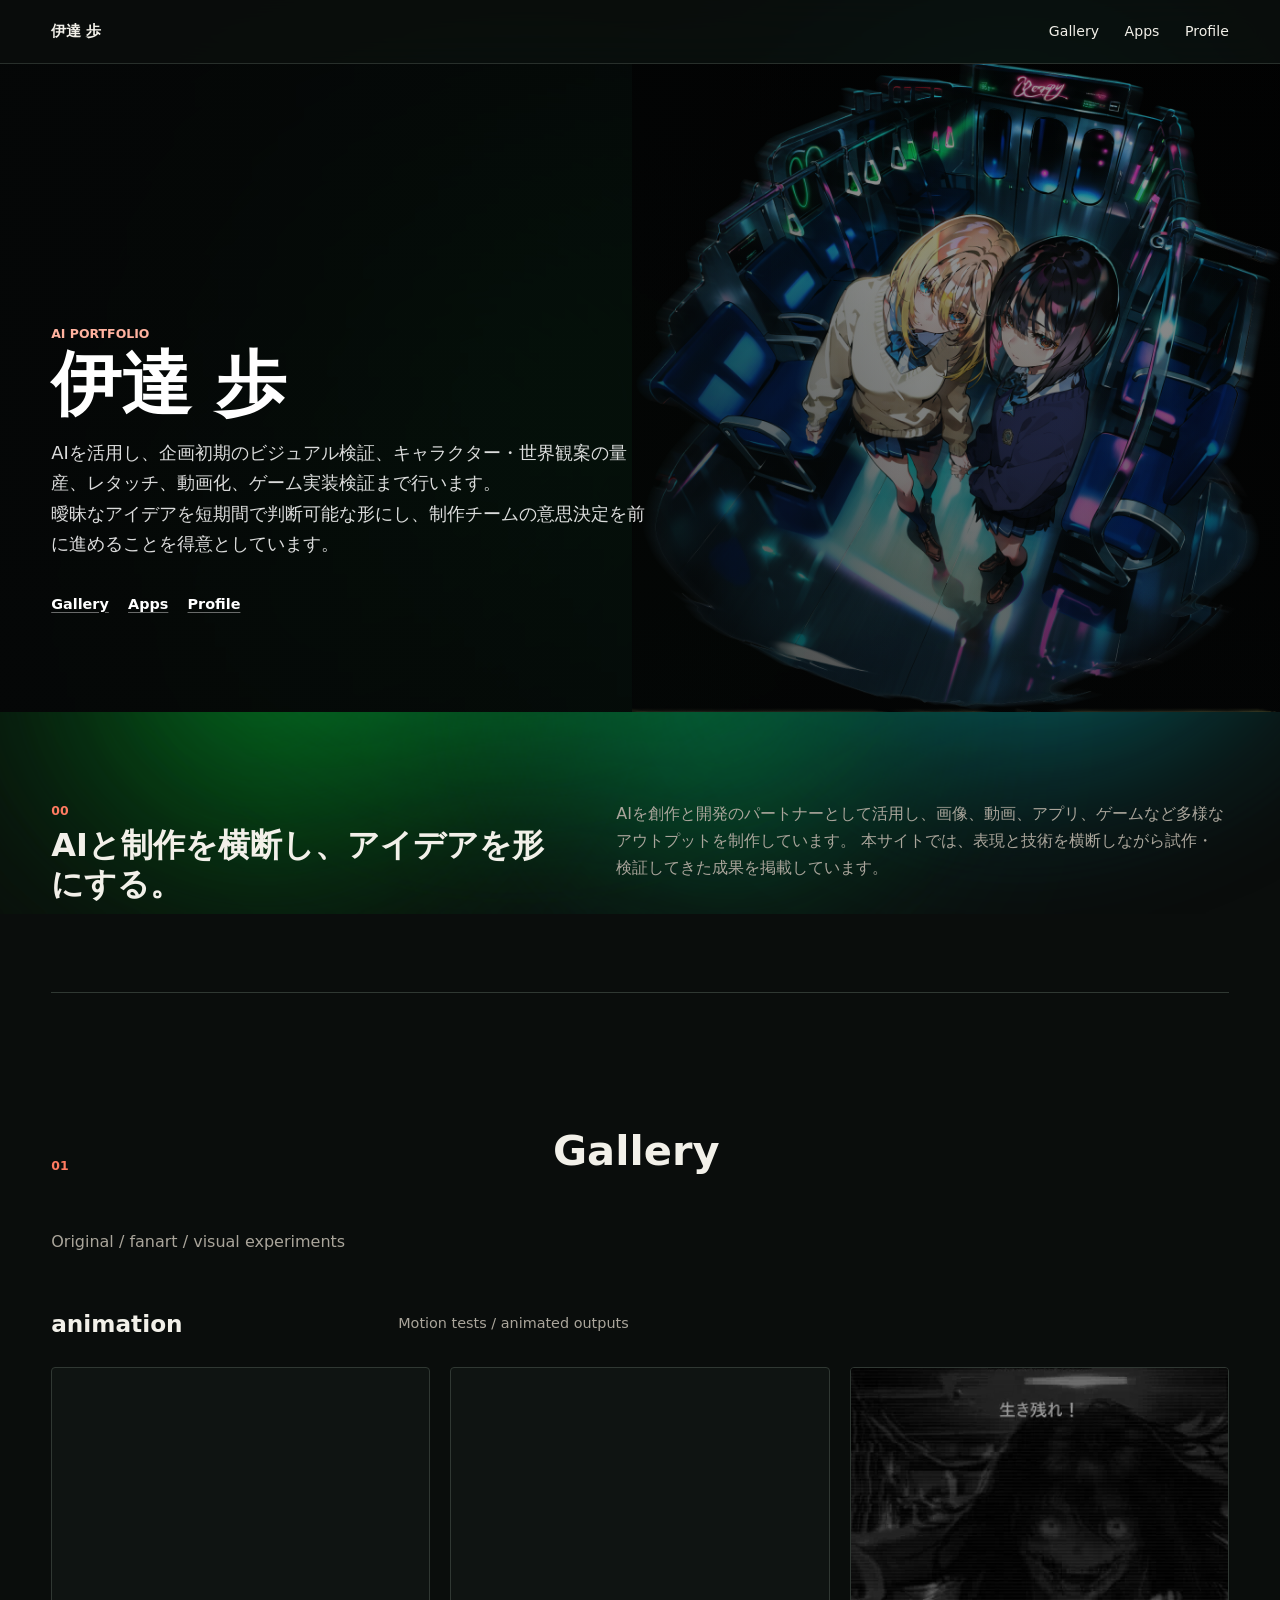
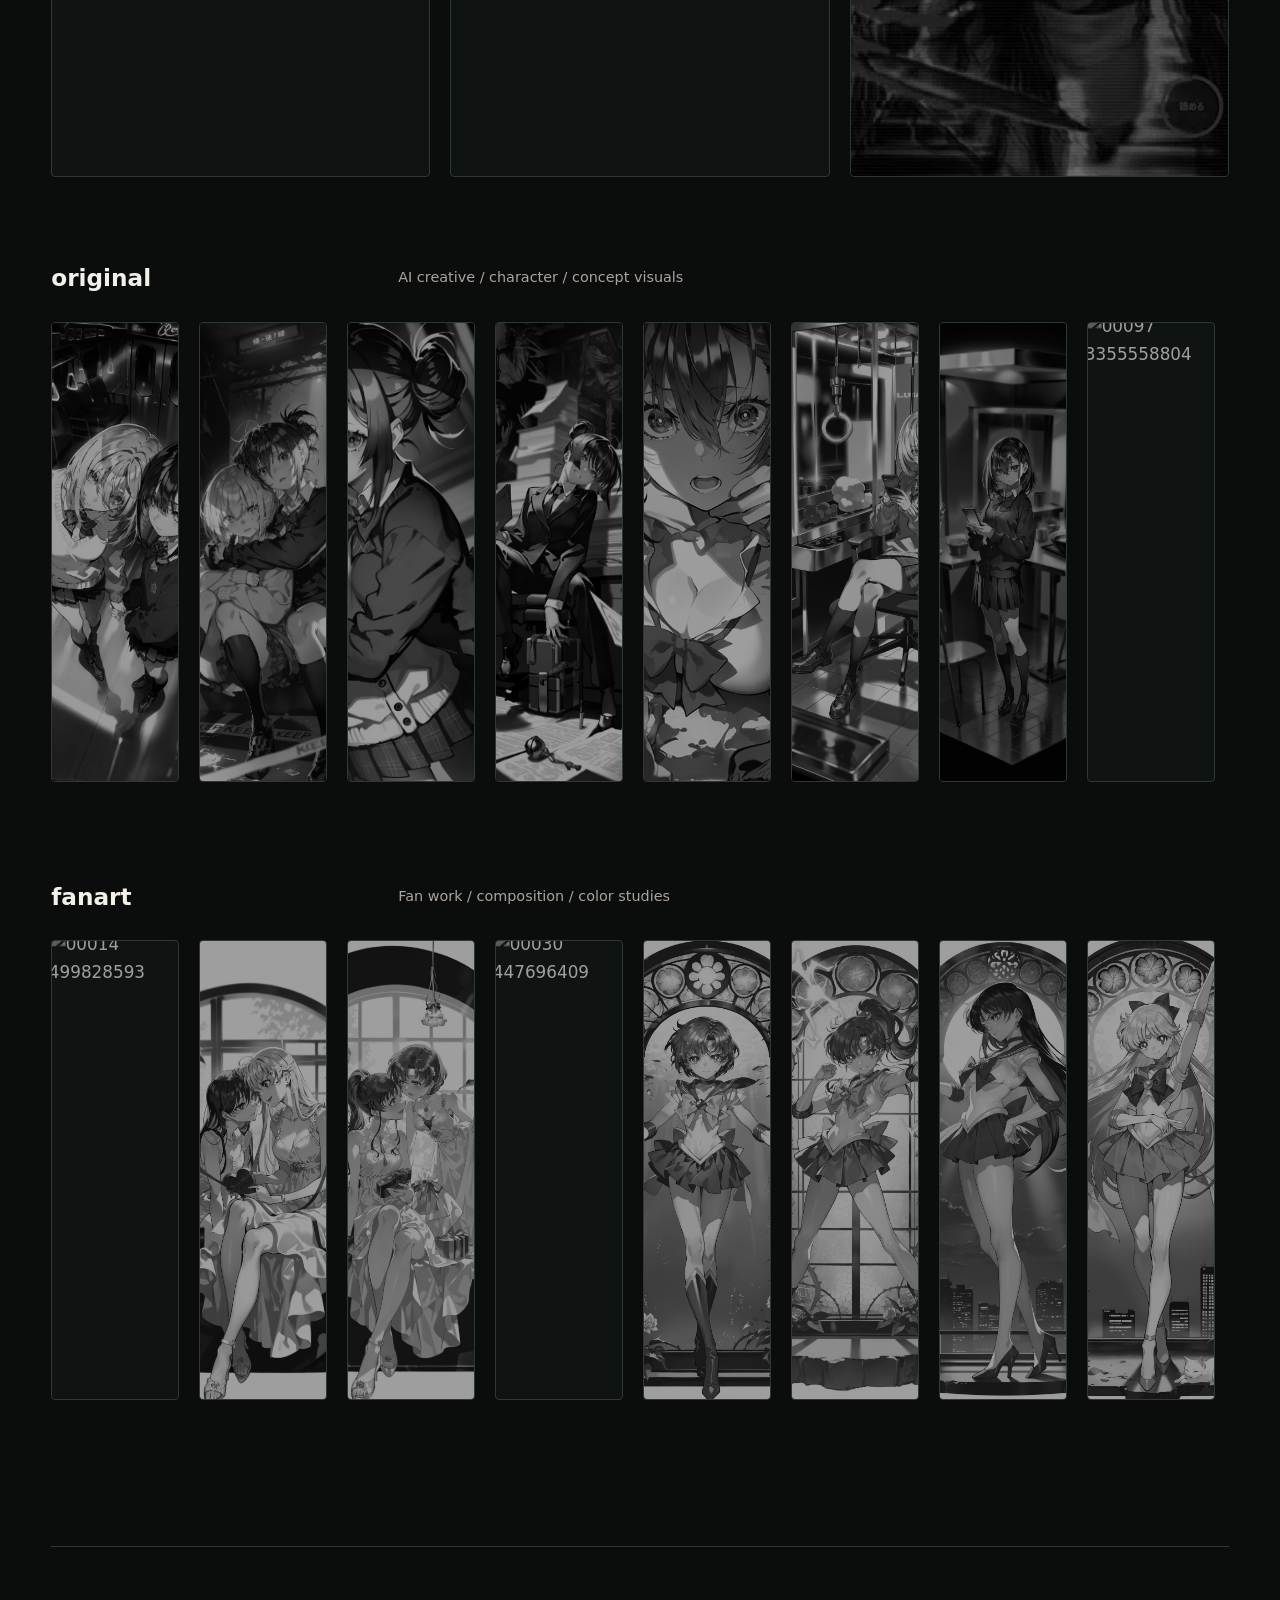
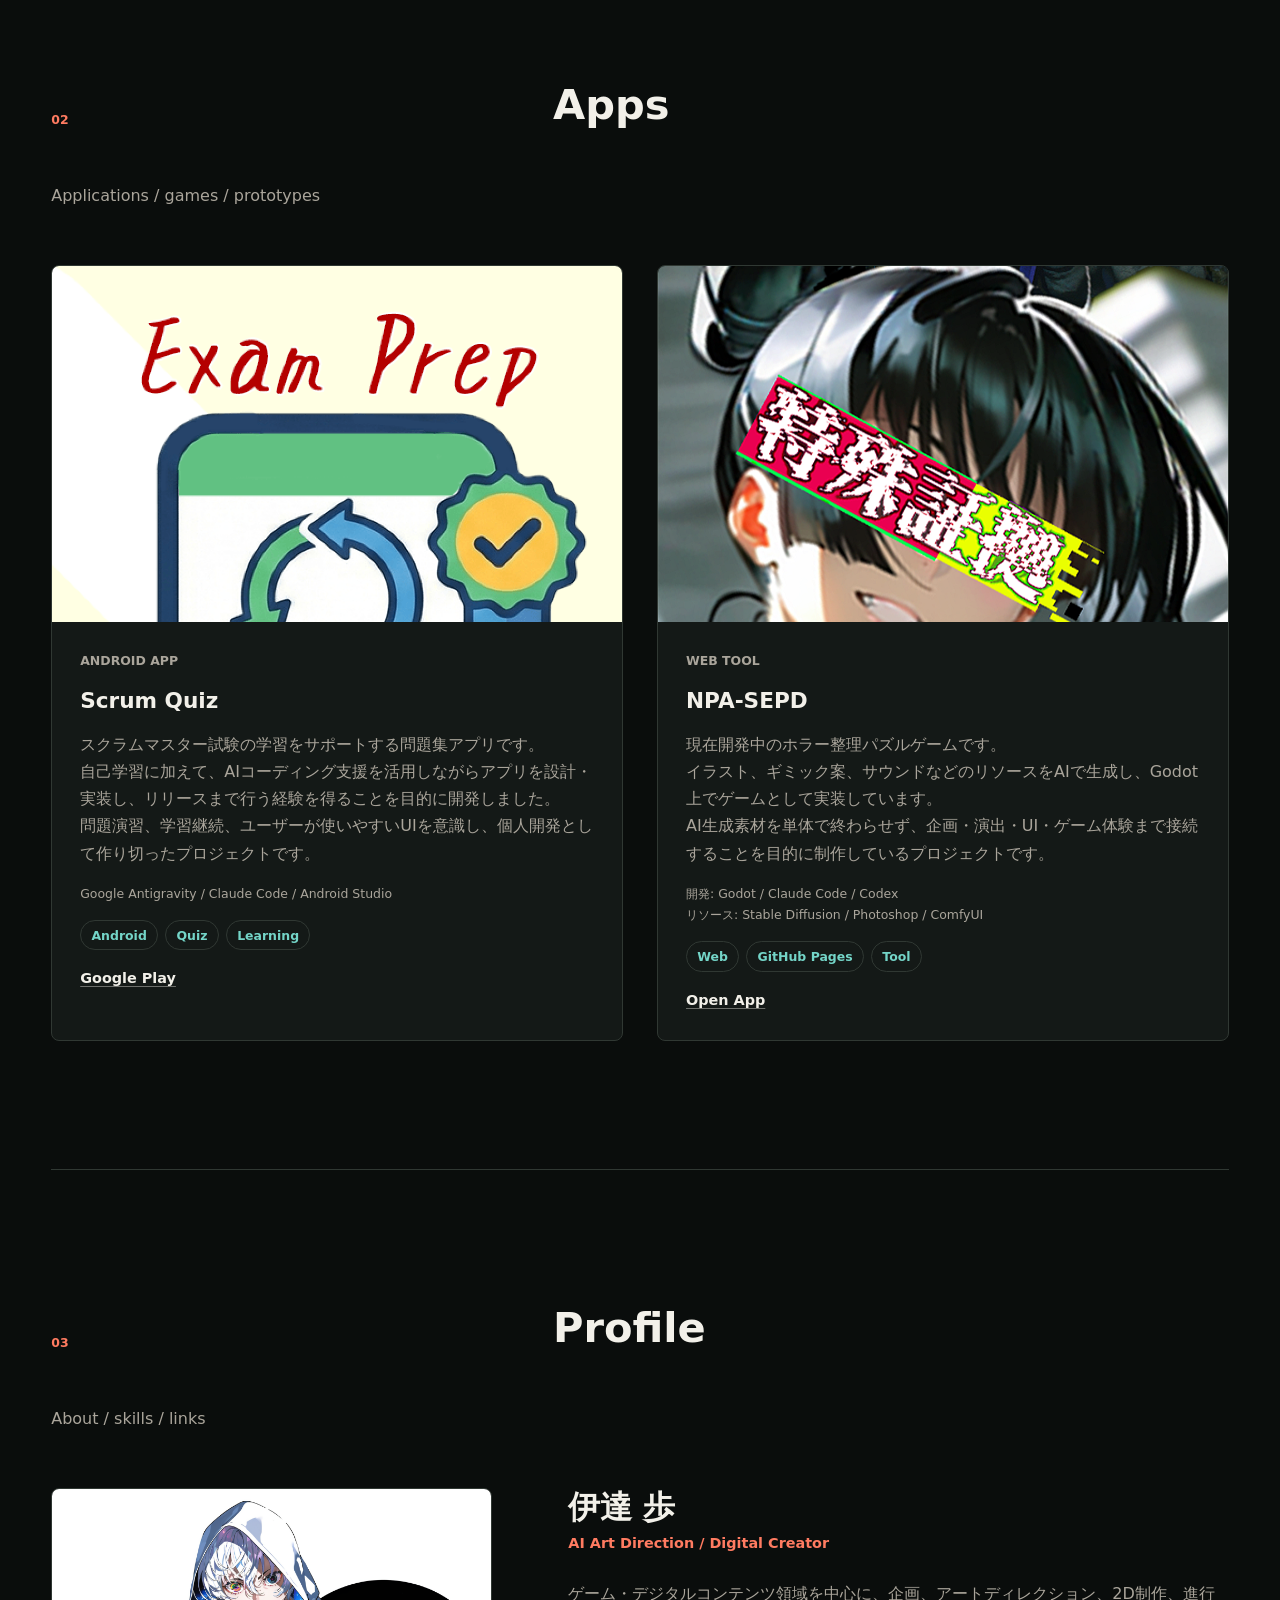
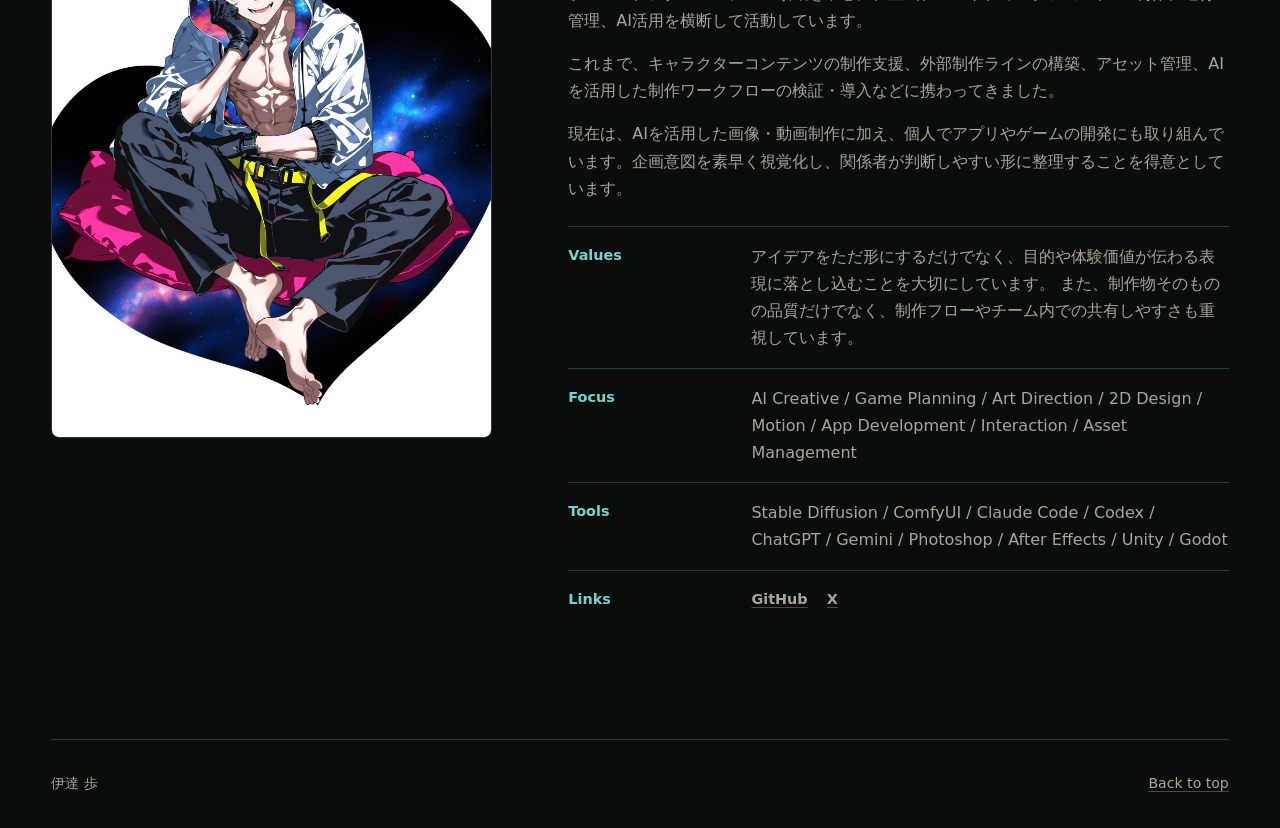
==== commit fe54905c: "Rewrite liquid background to organic blob parallax Replace horizontal wave bands (barely visible at " ====
--- a/index.html
+++ b/index.html
@@ -209,7 +209,7 @@
       </div>
     </div>
 
-    <script src="./liquid-background.js?v=20260604-liquid-bg"></script>
+    <script src="./liquid-background.js?v=20260604-organic-blobs"></script>
     <script src="./gallery.js?v=20260604-slider-labels"></script>
   </body>
 </html>
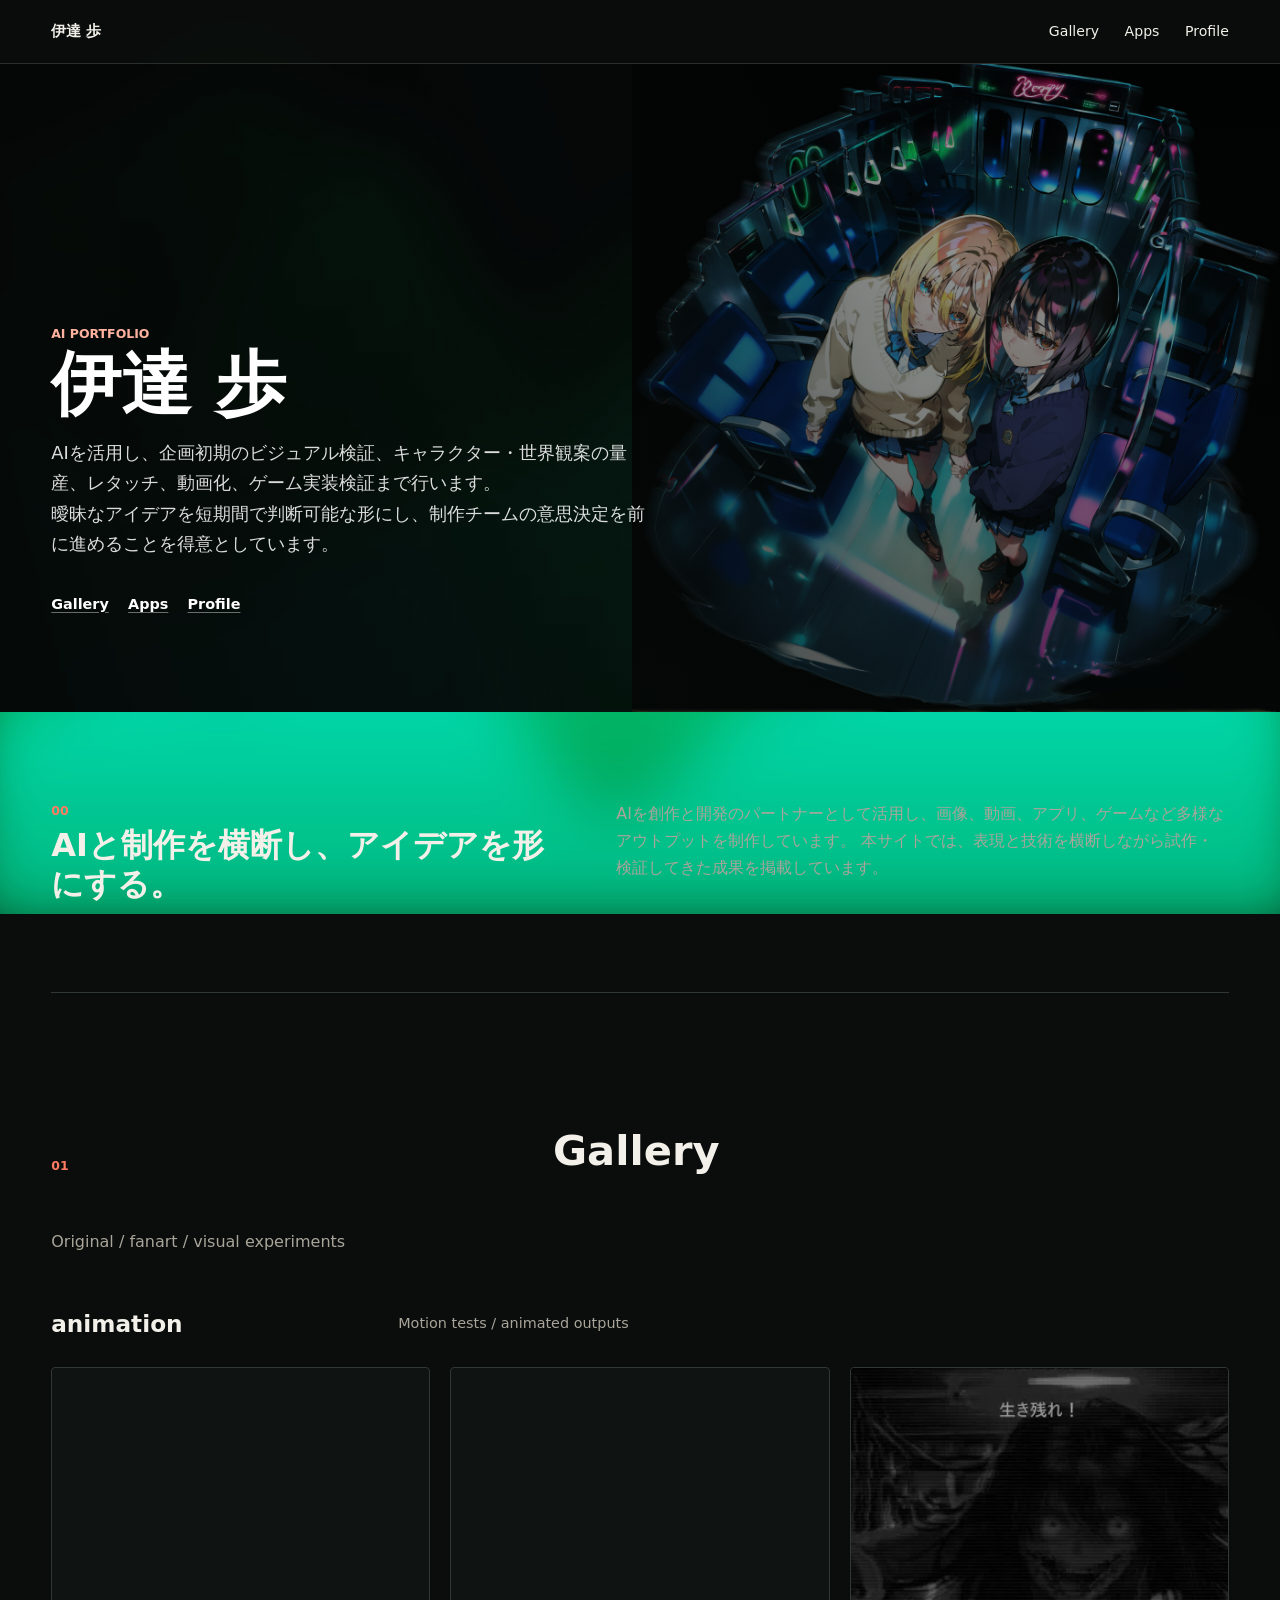
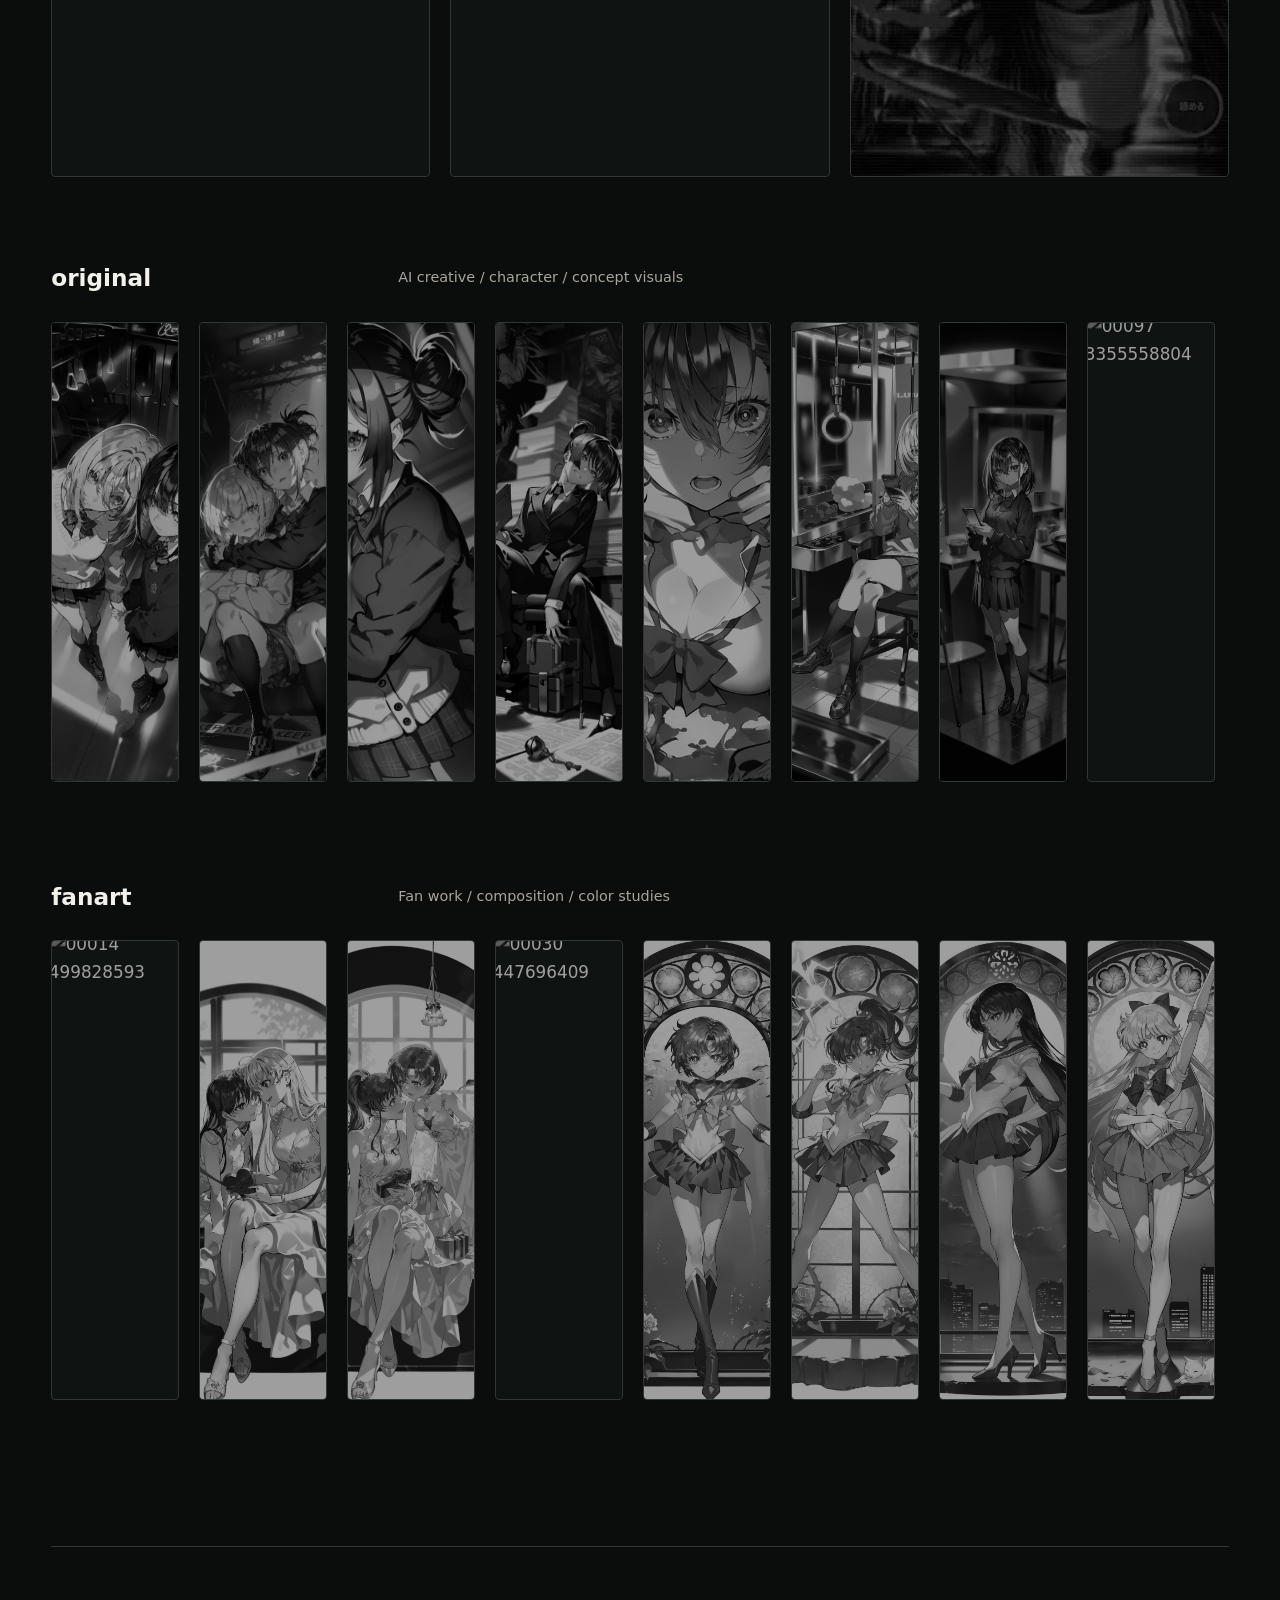
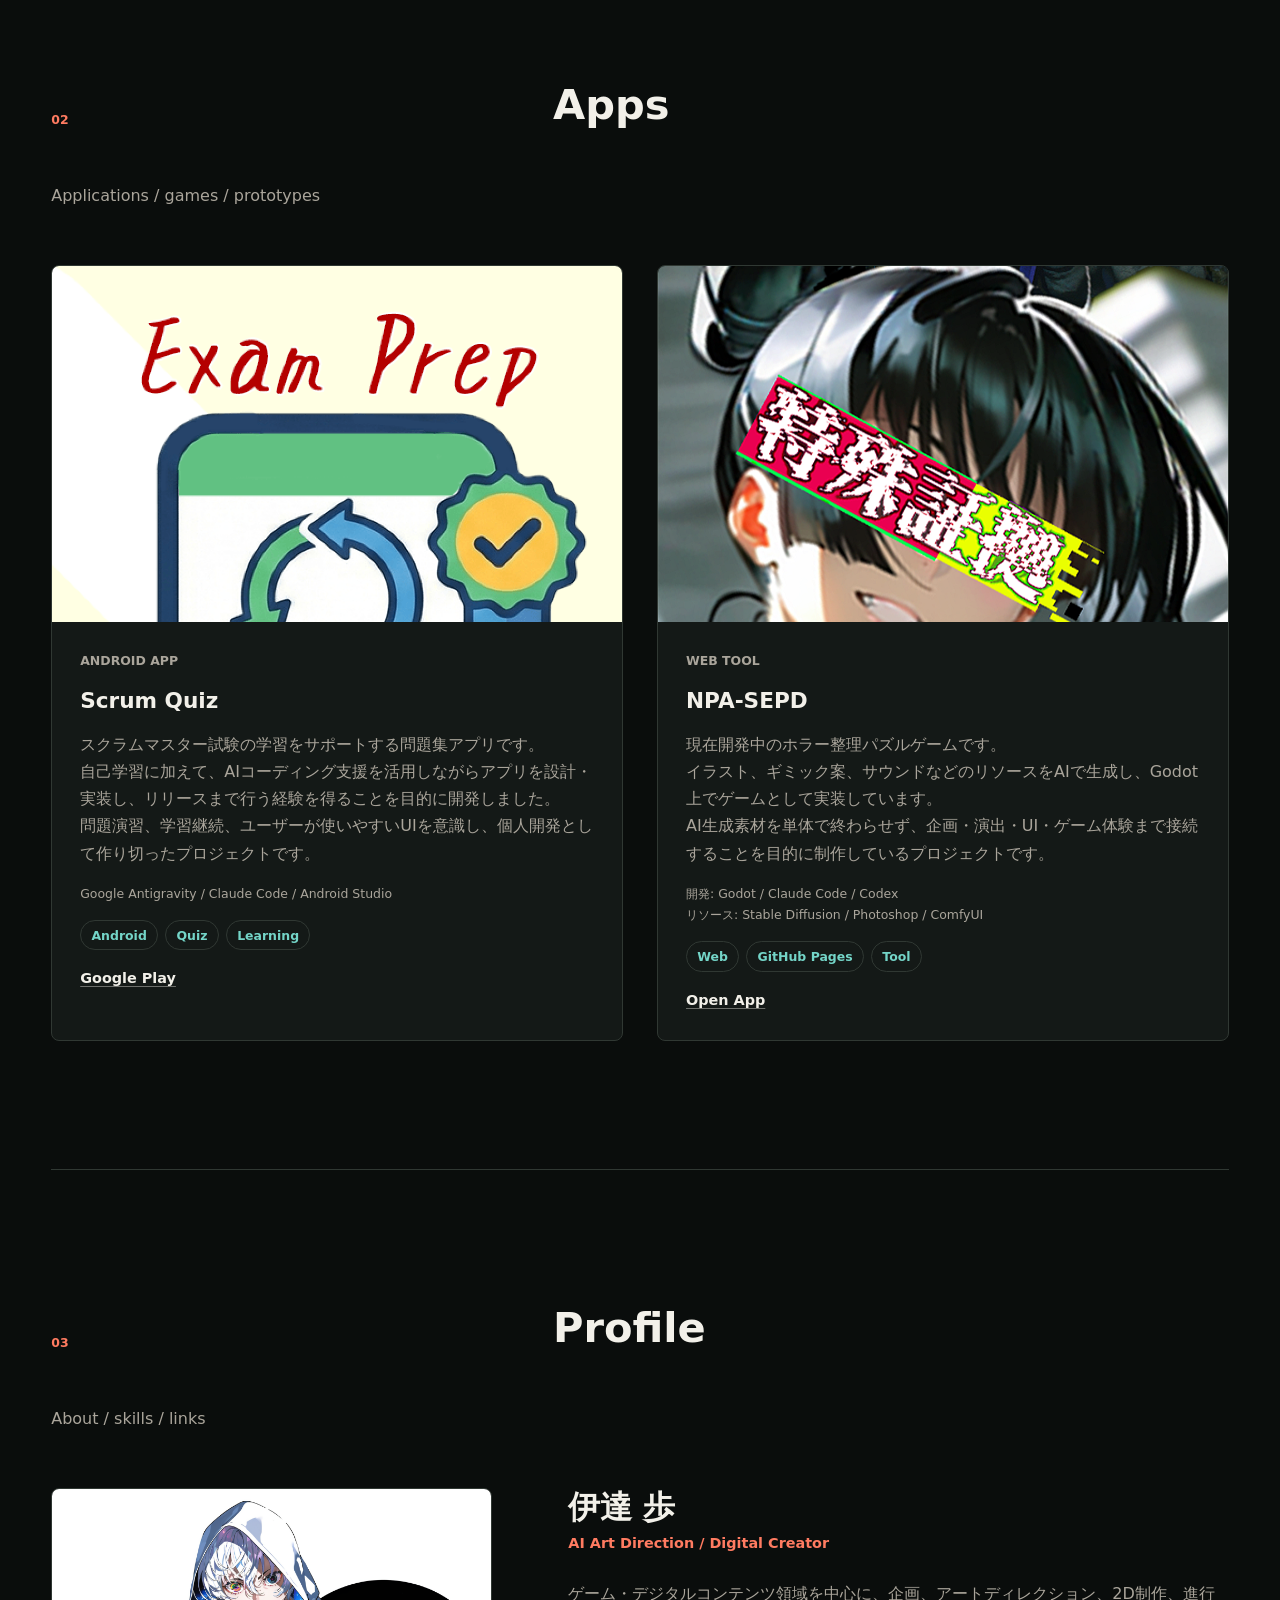
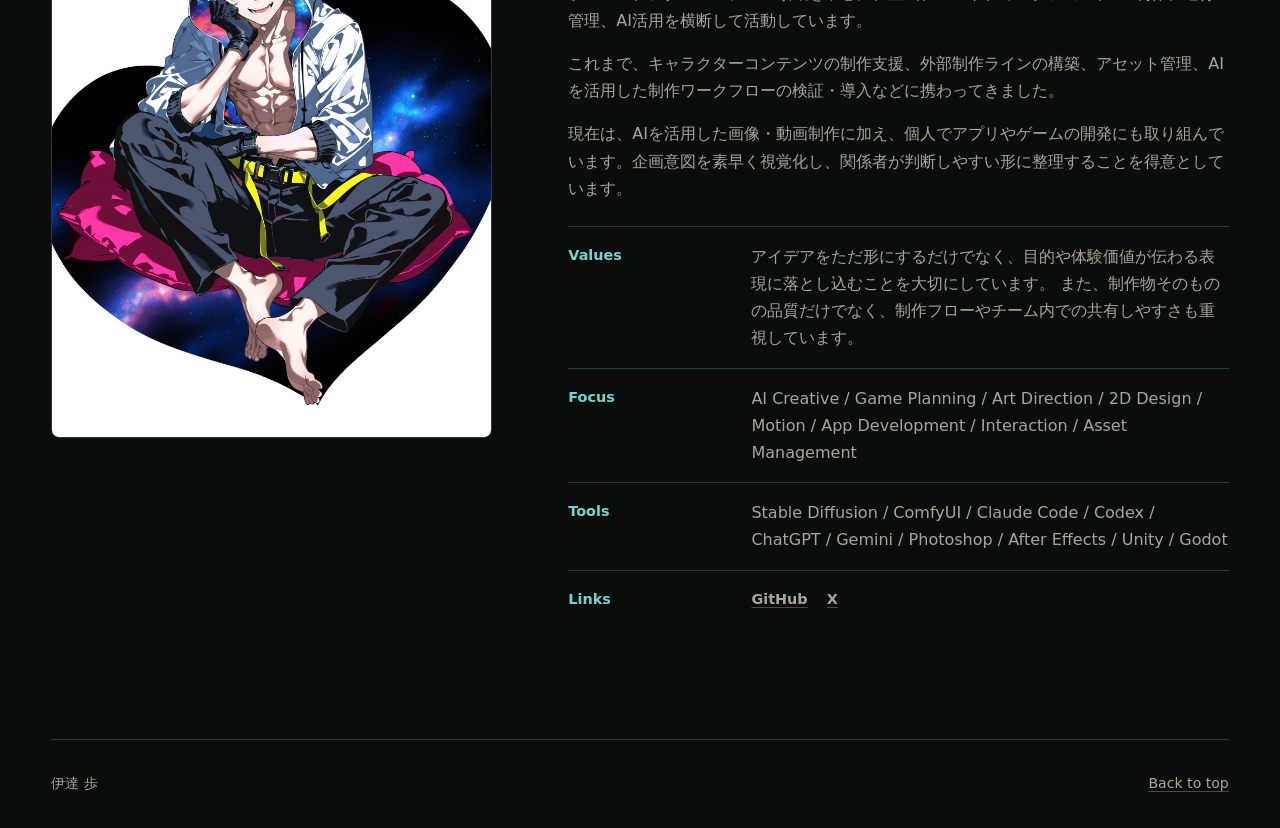
==== commit ac46b1ef: "Rework liquid background: visible sine-wave bands with mouse phase shift Replace organic blobs (invi" ====
--- a/index.html
+++ b/index.html
@@ -209,7 +209,7 @@
       </div>
     </div>
 
-    <script src="./liquid-background.js?v=20260604-organic-blobs"></script>
+    <script src="./liquid-background.js?v=20260604-wave-bands"></script>
     <script src="./gallery.js?v=20260604-slider-labels"></script>
   </body>
 </html>
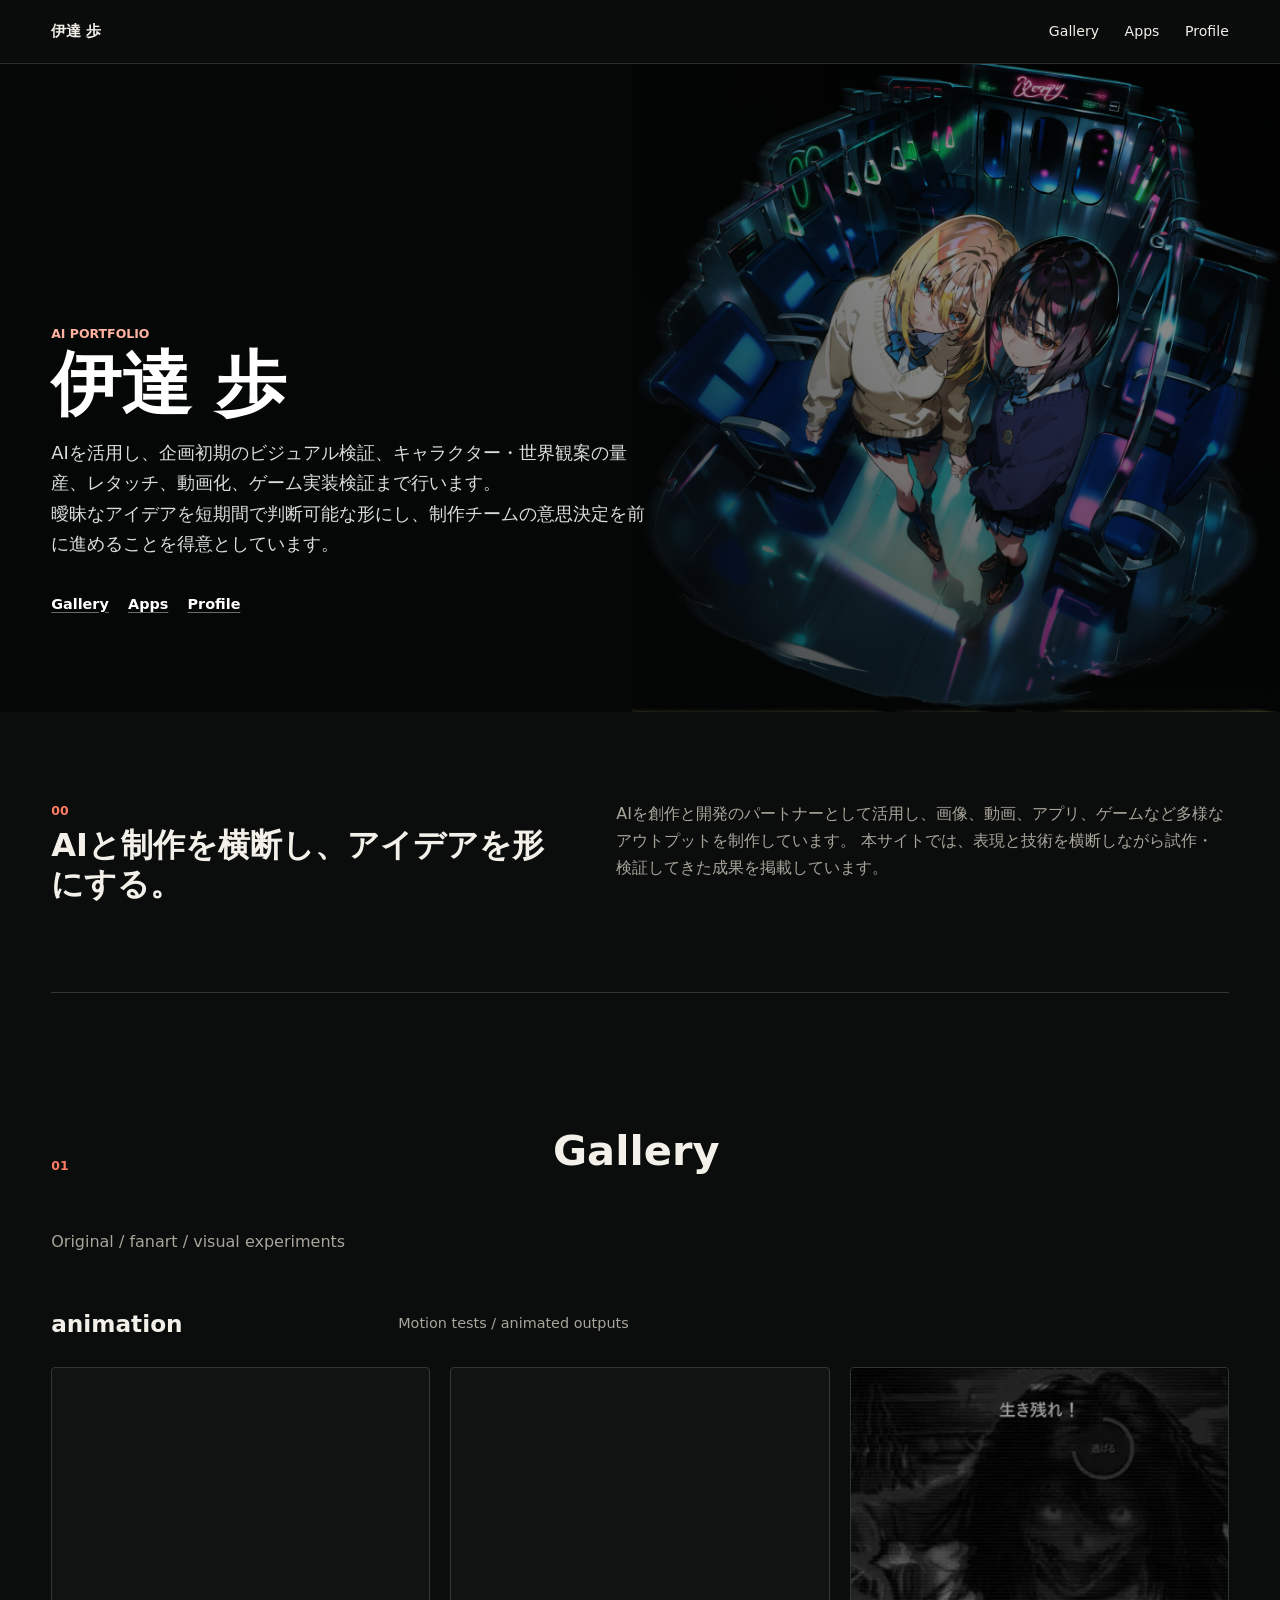
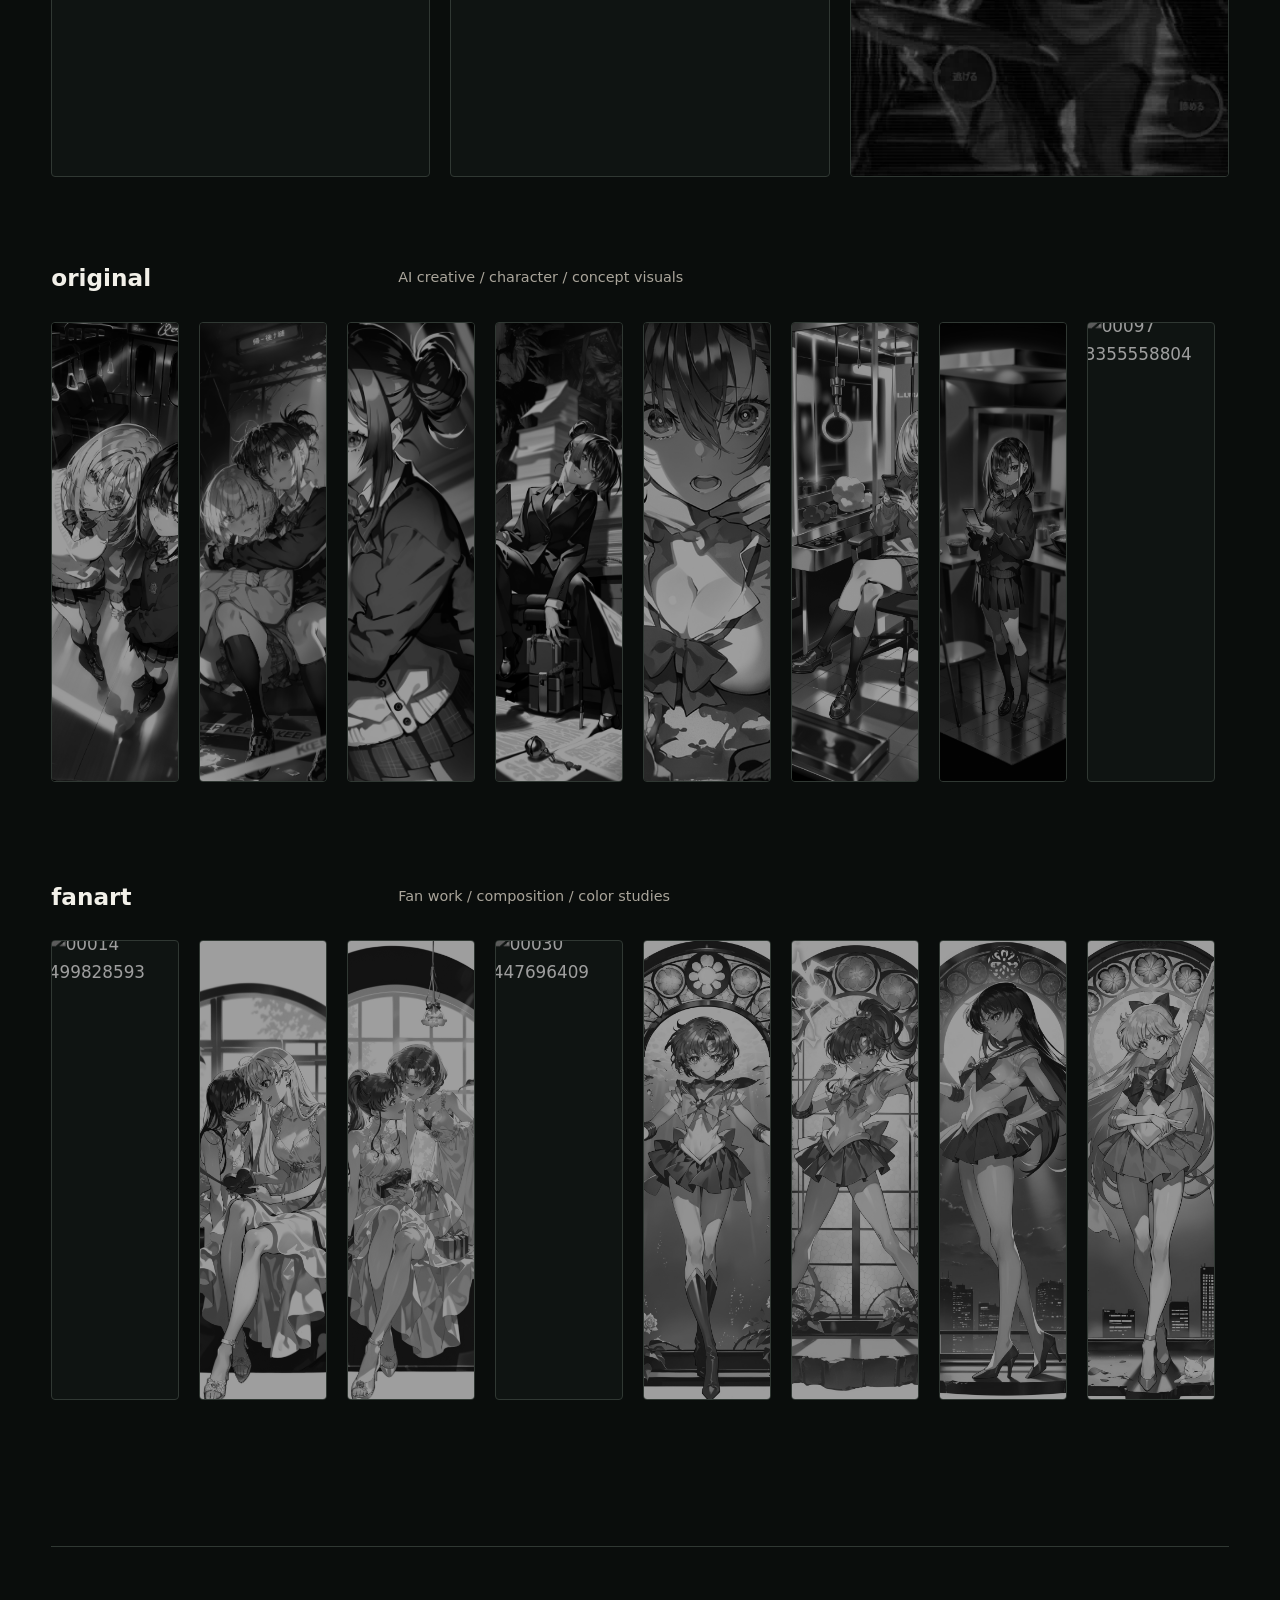
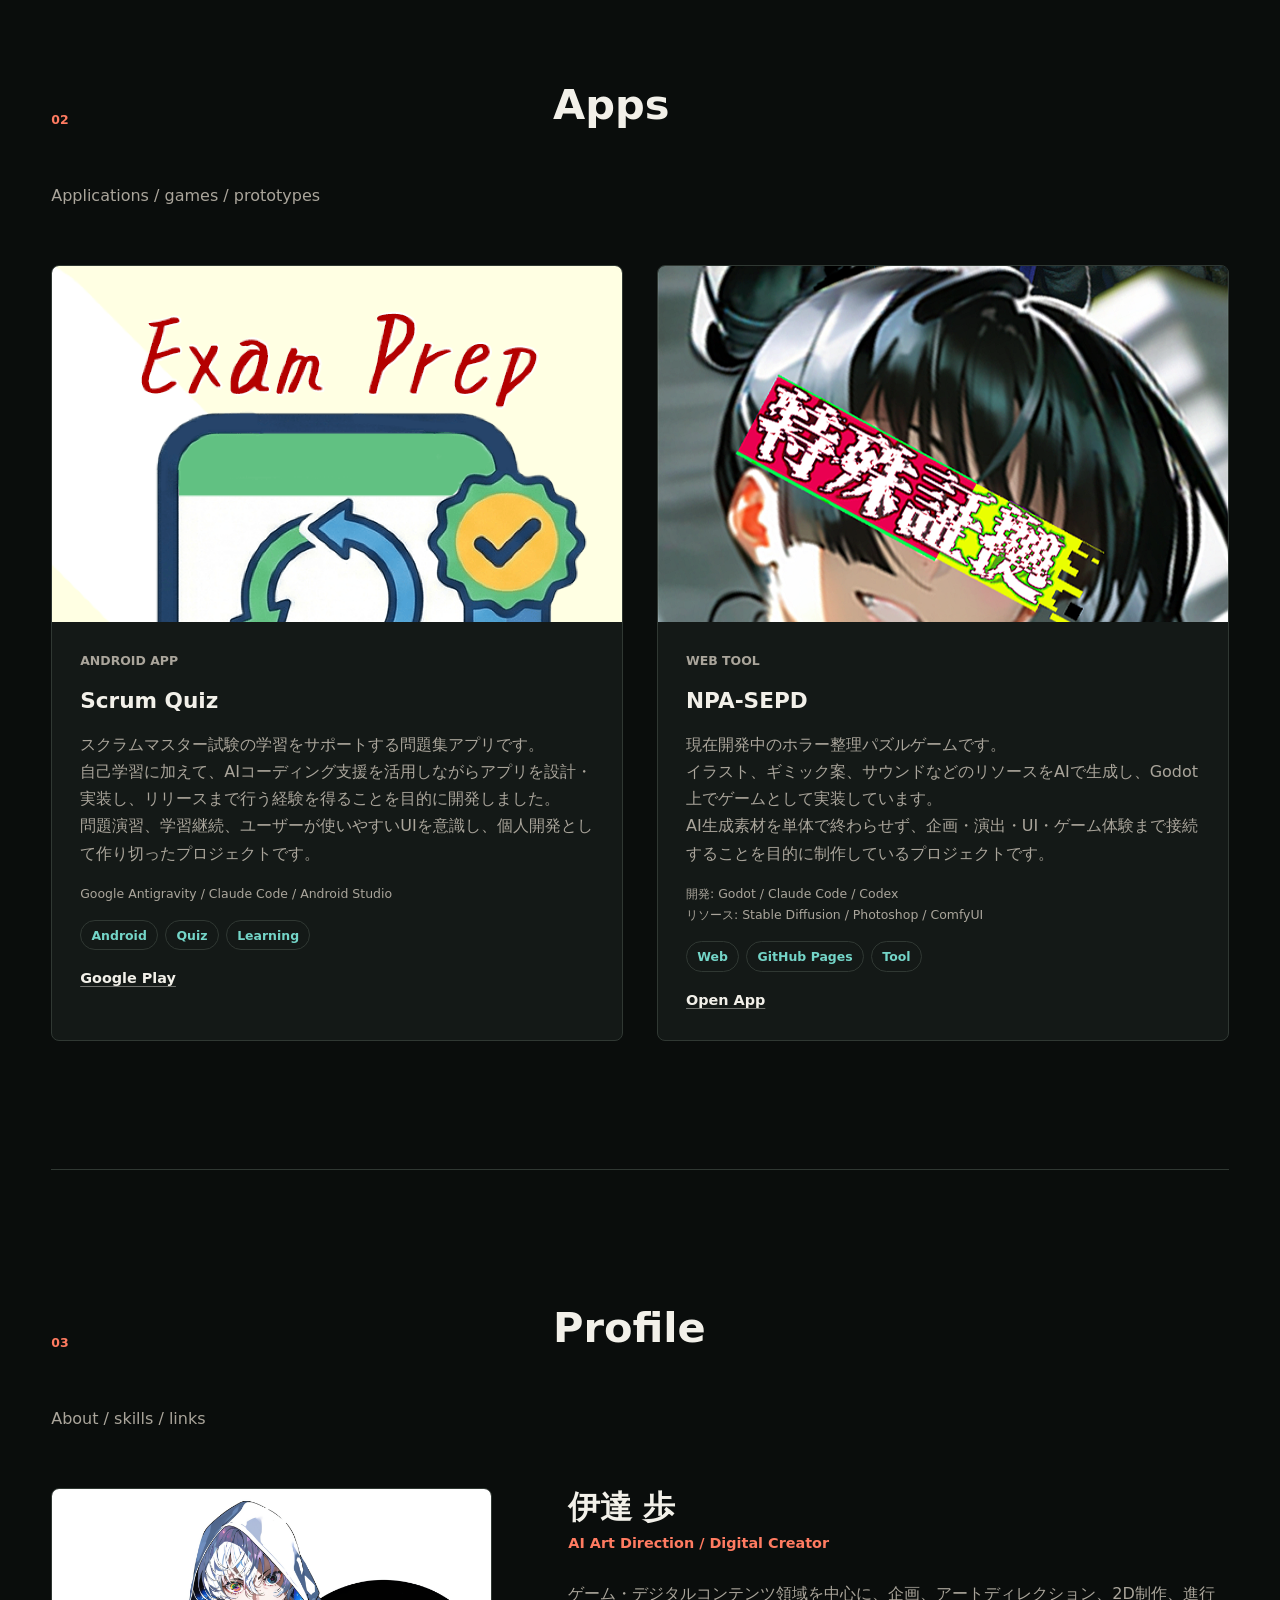
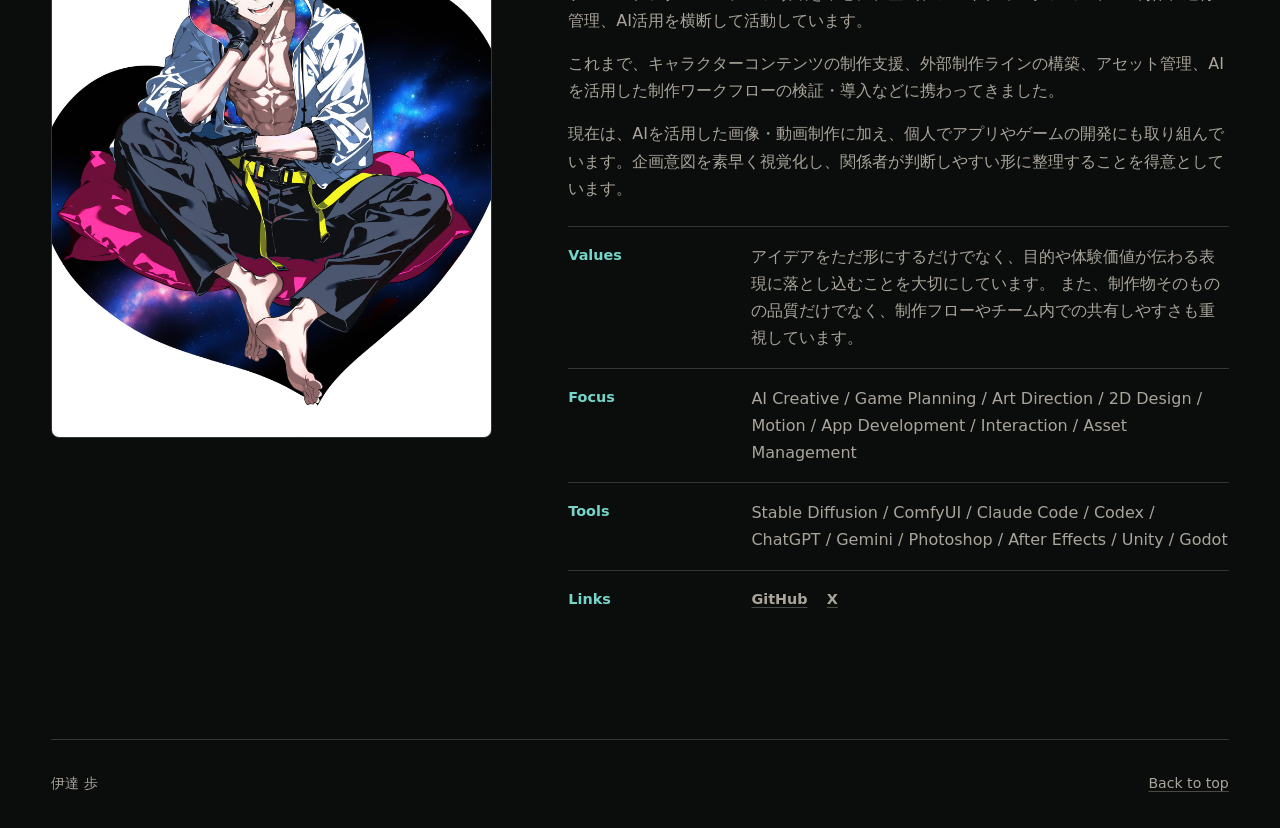
==== commit 642f0942: "Remove liquid parallax background animation Co-Authored-By: Claude Sonnet 4.6 <noreply@anthropic.com" ====
--- a/index.html
+++ b/index.html
@@ -8,7 +8,6 @@
   </head>
   <body>
     <a class="skip-link" href="#main">本文へ移動</a>
-    <canvas class="liquid-background" id="liquid-background" aria-hidden="true"></canvas>
 
     <header class="site-header">
       <a class="brand" href="#top" aria-label="Portfolio home">伊達 歩</a>
@@ -209,7 +208,6 @@
       </div>
     </div>
 
-    <script src="./liquid-background.js?v=20260604-wave-bands"></script>
-    <script src="./gallery.js?v=20260604-slider-labels"></script>
+<script src="./gallery.js?v=20260604-slider-labels"></script>
   </body>
 </html>
--- a/wireframe.css
+++ b/wireframe.css
@@ -47,17 +47,6 @@
 
 a:hover {
   color: var(--accent);
-}
-
-.liquid-background {
-  position: fixed;
-  inset: 0;
-  z-index: 0;
-  width: 100%;
-  height: 100%;
-  pointer-events: none;
-  opacity: 0.9;
-  transform: scale(1.03);
 }
 
 .site-header,
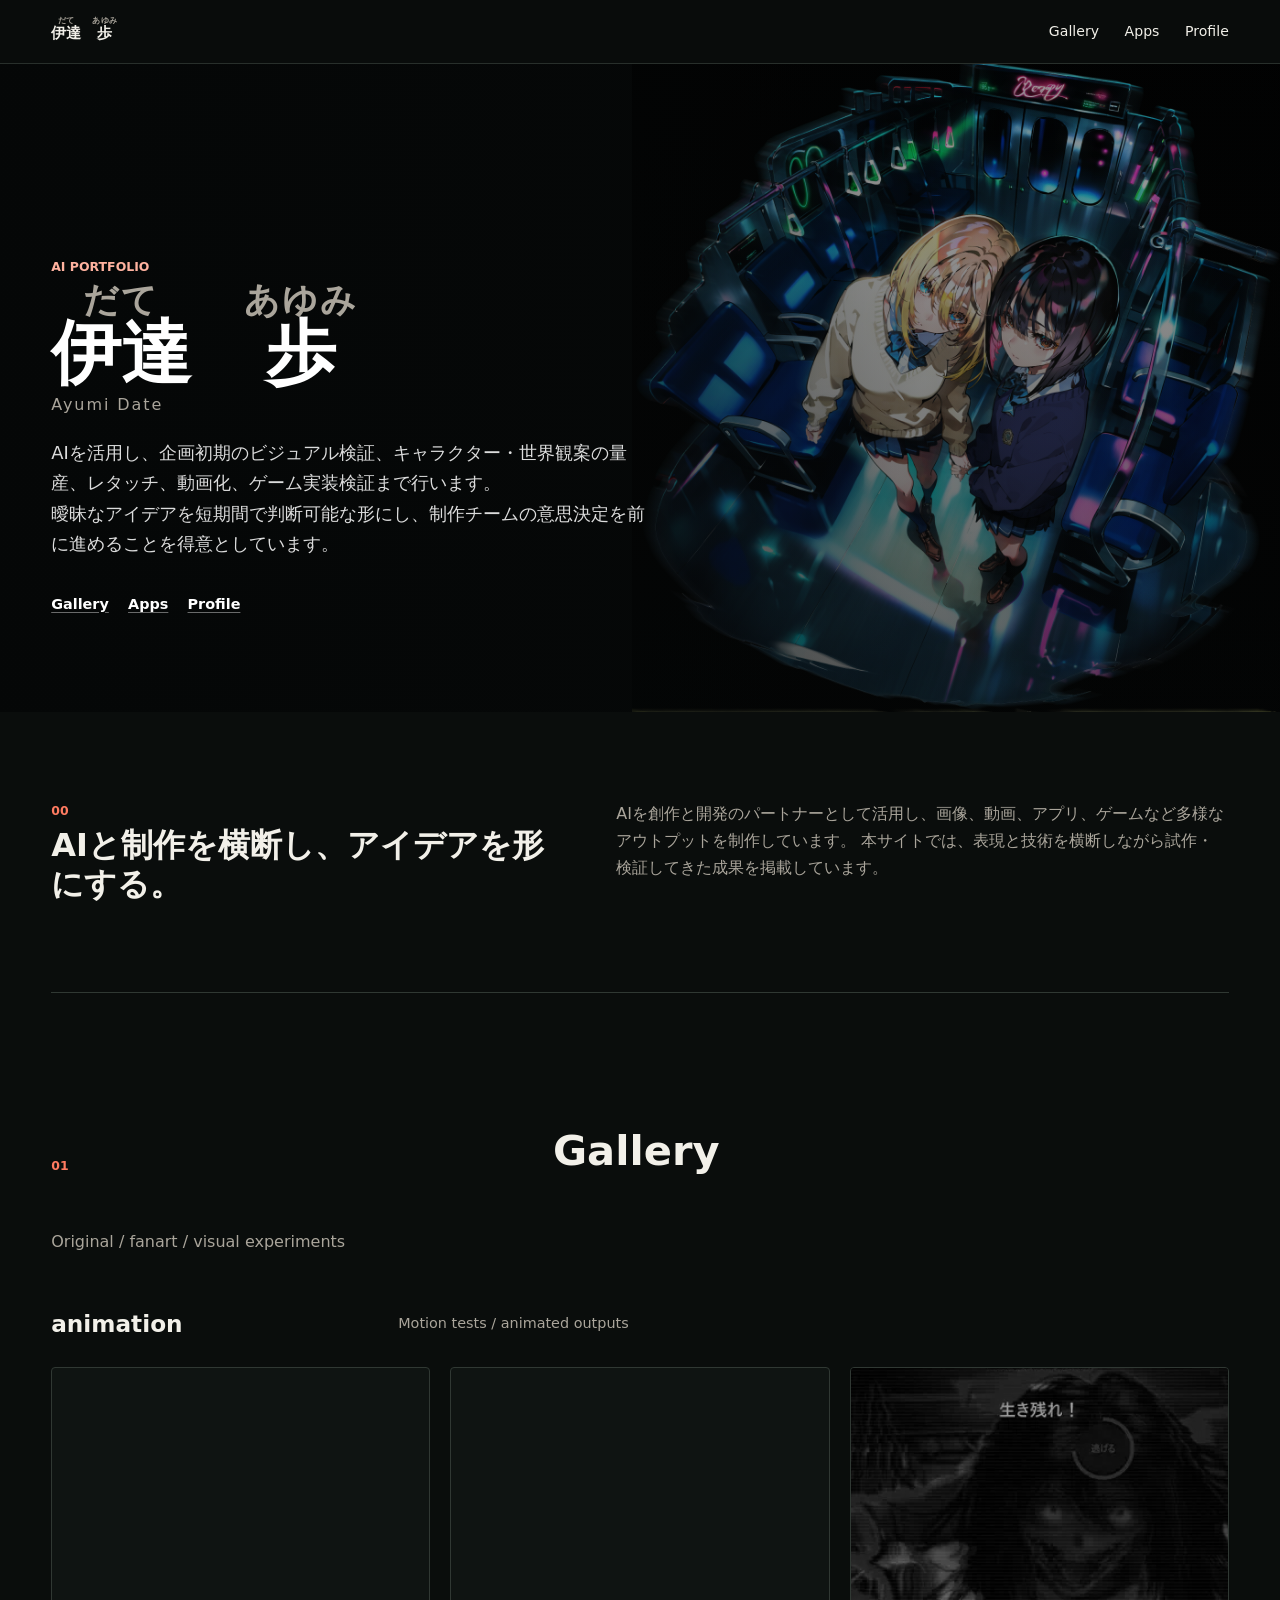
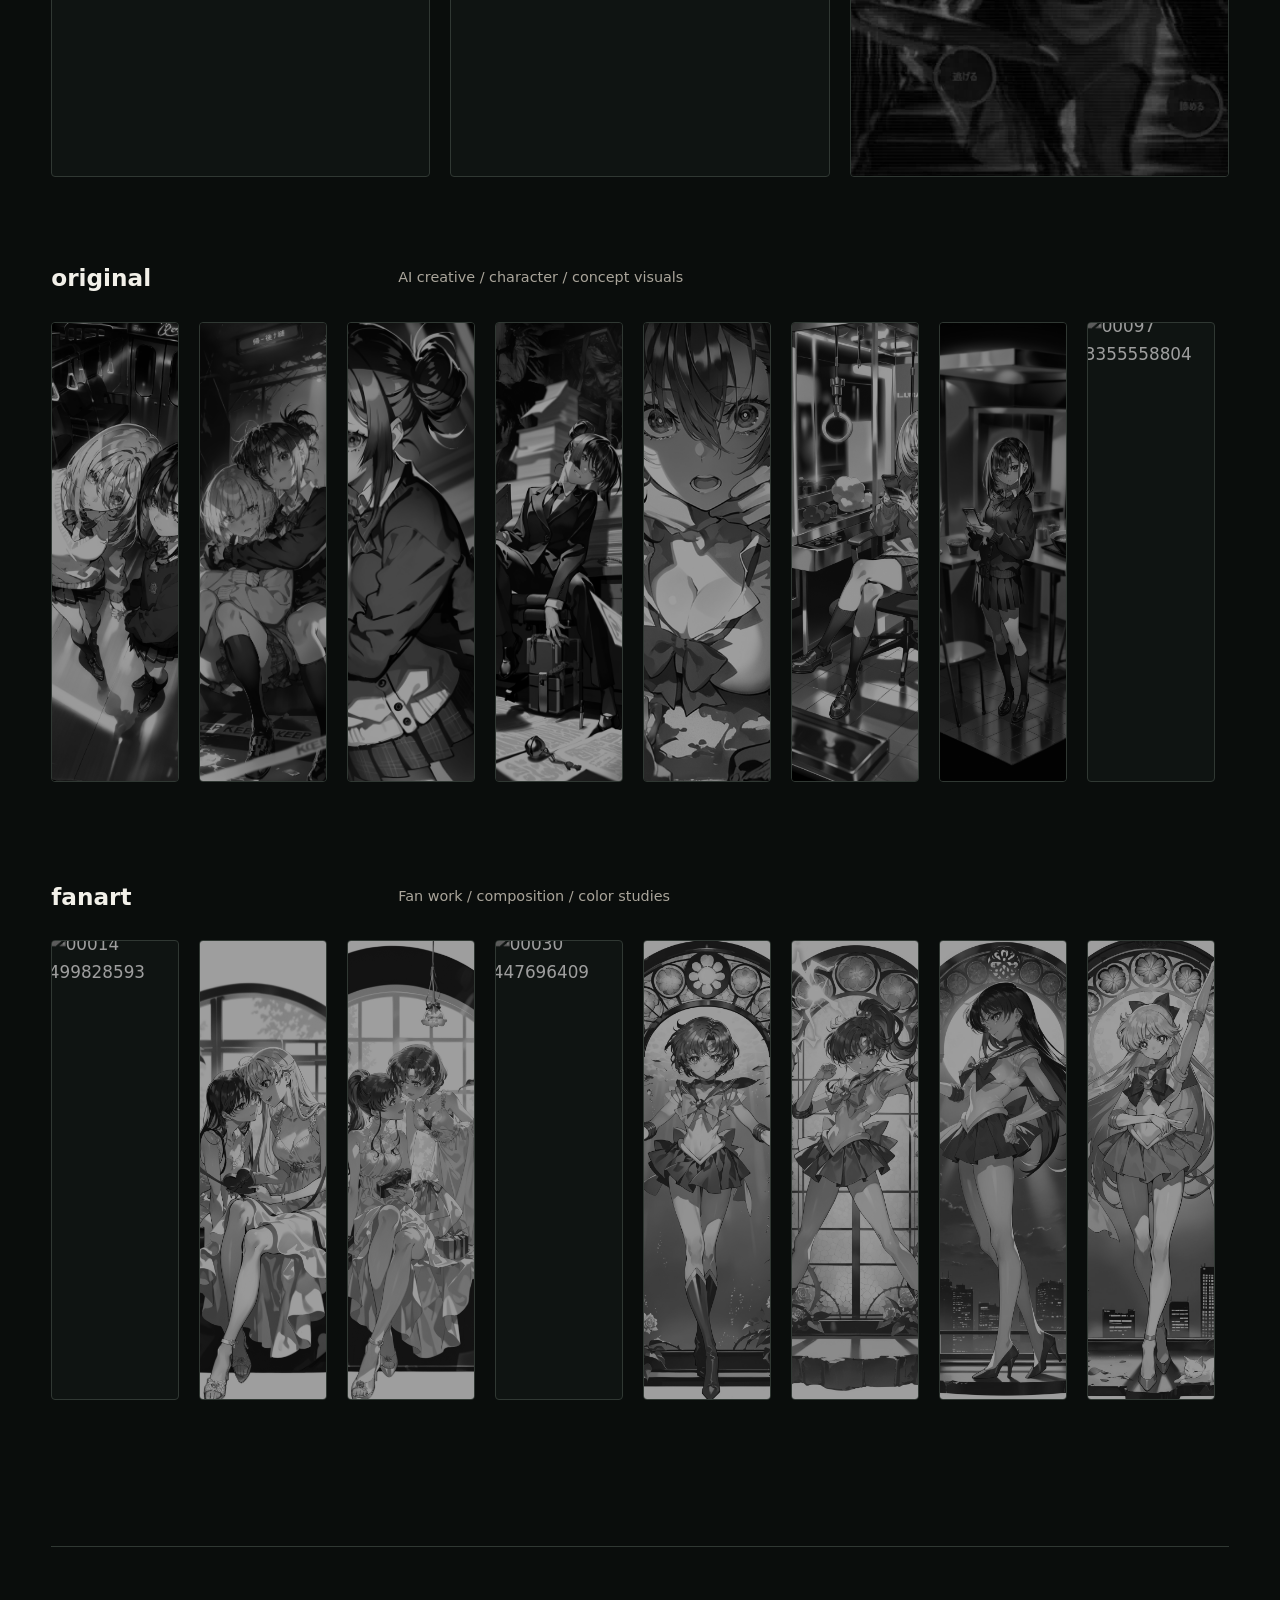
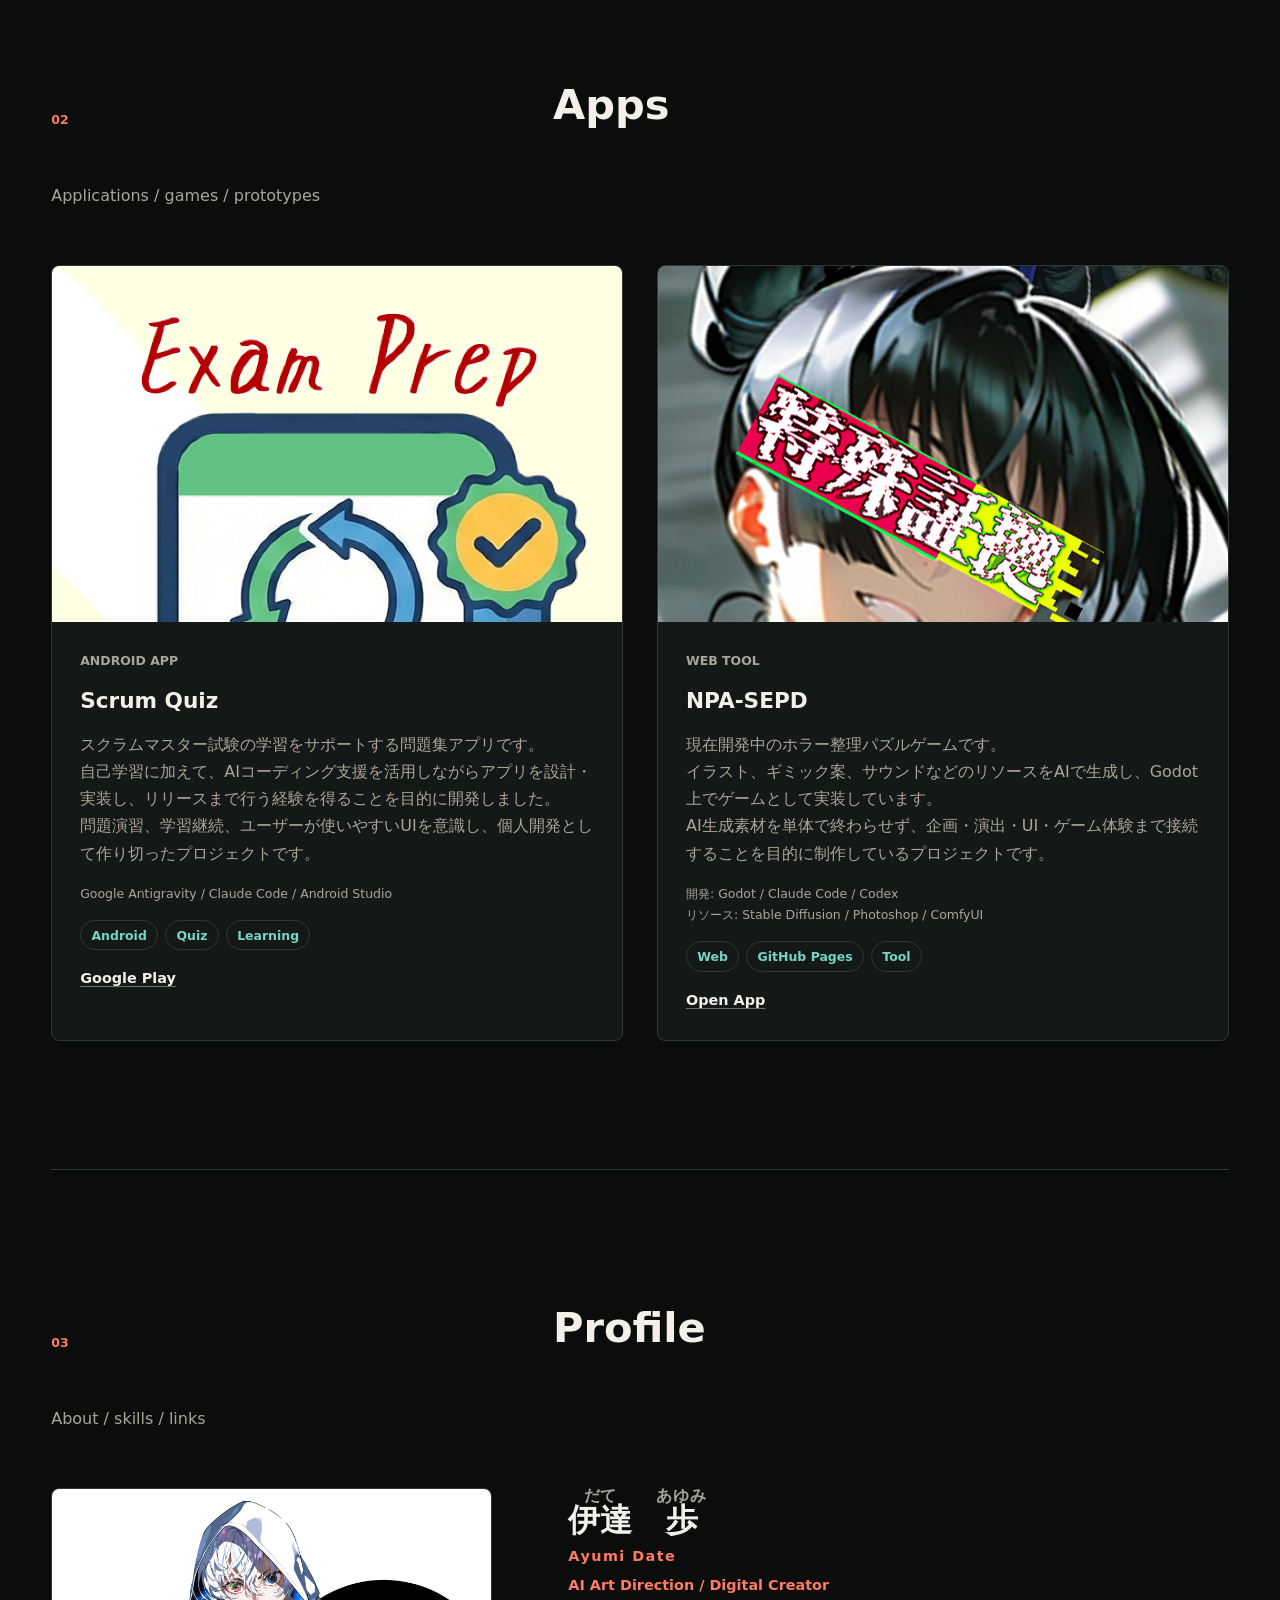
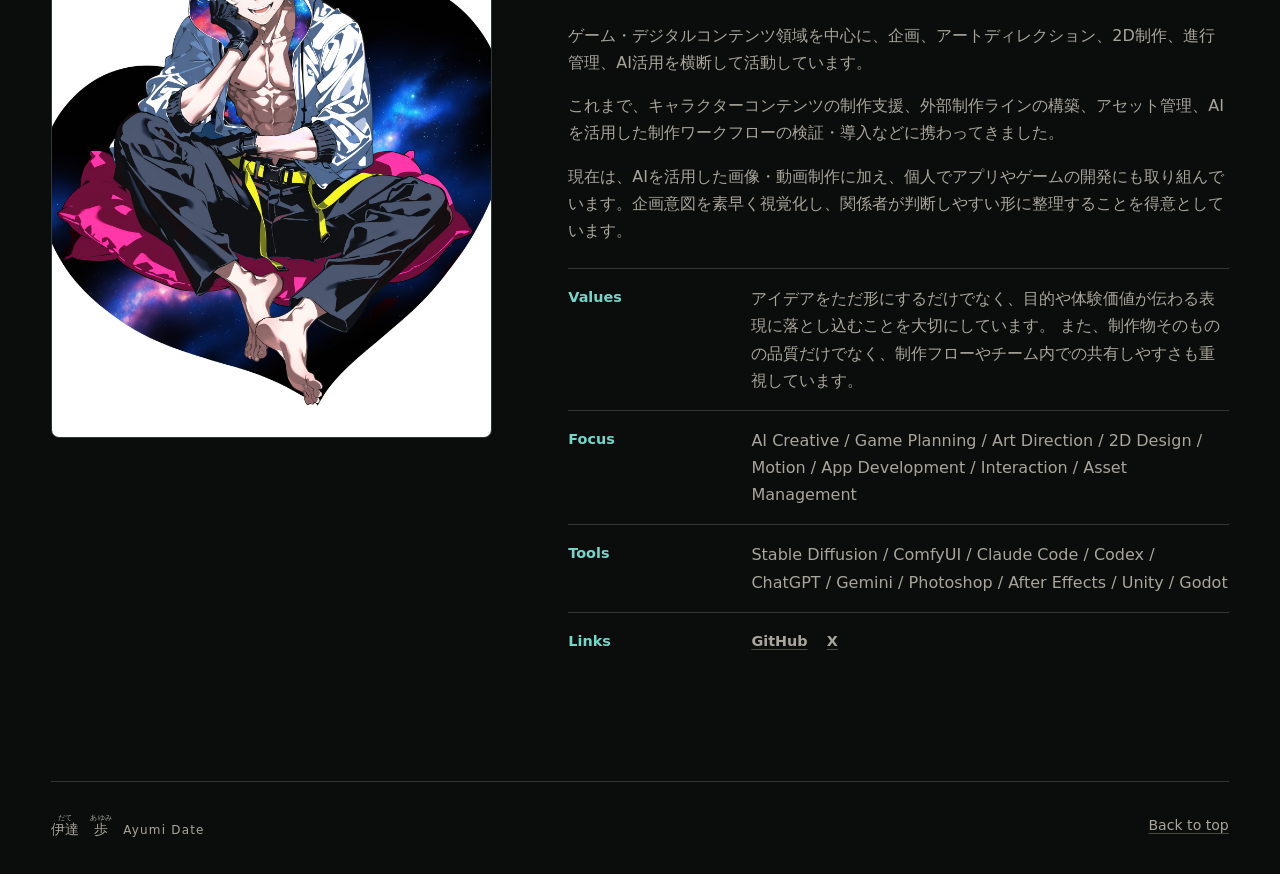
==== commit a9d4e7dd: "Add furigana and English name (Ayumi Date) Add <ruby> tags to all name instances (header, hero h1, p" ====
--- a/index.html
+++ b/index.html
@@ -3,14 +3,14 @@
   <head>
     <meta charset="utf-8">
     <meta name="viewport" content="width=device-width, initial-scale=1">
-    <title>伊達 歩 Portfolio</title>
-    <link rel="stylesheet" href="./wireframe.css?v=20260604-liquid-bg">
+    <title>伊達 歩 (Ayumi Date) Portfolio</title>
+    <link rel="stylesheet" href="./wireframe.css?v=20260604-ruby-name">
   </head>
   <body>
     <a class="skip-link" href="#main">本文へ移動</a>
 
     <header class="site-header">
-      <a class="brand" href="#top" aria-label="Portfolio home">伊達 歩</a>
+      <a class="brand" href="#top" aria-label="Portfolio home"><ruby>伊達<rt>だて</rt></ruby>　<ruby>歩<rt>あゆみ</rt></ruby></a>
       <nav class="primary-nav" aria-label="Primary navigation">
         <a href="#gallery">Gallery</a>
         <a href="#apps">Apps</a>
@@ -24,7 +24,8 @@
         <div class="hero__shade" aria-hidden="true"></div>
         <div class="hero__inner">
           <p class="eyebrow">AI Portfolio</p>
-          <h1 id="hero-title">伊達 歩</h1>
+          <h1 id="hero-title"><ruby>伊達<rt>だて</rt></ruby>　<ruby>歩<rt>あゆみ</rt></ruby></h1>
+          <p class="hero__name-en">Ayumi Date</p>
           <p class="hero__lead">AIを活用し、企画初期のビジュアル検証、キャラクター・世界観案の量産、レタッチ、動画化、ゲーム実装検証まで行います。<br>曖昧なアイデアを短期間で判断可能な形にし、制作チームの意思決定を前に進めることを得意としています。</p>
           <div class="hero__links" aria-label="Section links">
             <a href="#gallery">Gallery</a>
@@ -143,7 +144,8 @@
 
           <div class="profile-copy">
             <div class="profile-title">
-              <h3>伊達 歩</h3>
+              <h3><ruby>伊達<rt>だて</rt></ruby>　<ruby>歩<rt>あゆみ</rt></ruby></h3>
+              <p class="profile-name-en">Ayumi Date</p>
               <p>AI Art Direction / Digital Creator</p>
             </div>
 
@@ -189,7 +191,7 @@
     </main>
 
     <footer class="site-footer shell">
-      <p>伊達 歩</p>
+      <p><ruby>伊達<rt>だて</rt></ruby>　<ruby>歩<rt>あゆみ</rt></ruby>　<span class="footer-name-en">Ayumi Date</span></p>
       <a href="#top">Back to top</a>
     </footer>
 
--- a/wireframe.css
+++ b/wireframe.css
@@ -14,6 +14,16 @@
 
 * {
   box-sizing: border-box;
+}
+
+ruby {
+  ruby-align: center;
+}
+
+rt {
+  font-size: 0.5em;
+  color: var(--muted);
+  letter-spacing: 0.05em;
 }
 
 html {
@@ -171,6 +181,13 @@
   font-size: 4.4rem;
   line-height: 0.95;
   font-weight: 700;
+}
+
+.hero__name-en {
+  margin: 0.2rem 0 0;
+  font-size: 1rem;
+  color: var(--muted);
+  letter-spacing: 0.12em;
 }
 
 .hero__lead {
@@ -825,6 +842,13 @@
   font-weight: 700;
 }
 
+.profile-name-en {
+  margin: 0;
+  font-size: 0.95rem;
+  color: var(--muted);
+  letter-spacing: 0.1em;
+}
+
 .profile-text {
   display: grid;
   gap: 1rem;
@@ -872,6 +896,12 @@
   margin: 0;
 }
 
+.footer-name-en {
+  font-size: 0.85em;
+  color: var(--muted);
+  letter-spacing: 0.1em;
+}
+
 @media (max-width: 760px) {
   .site-header,
   .site-footer {
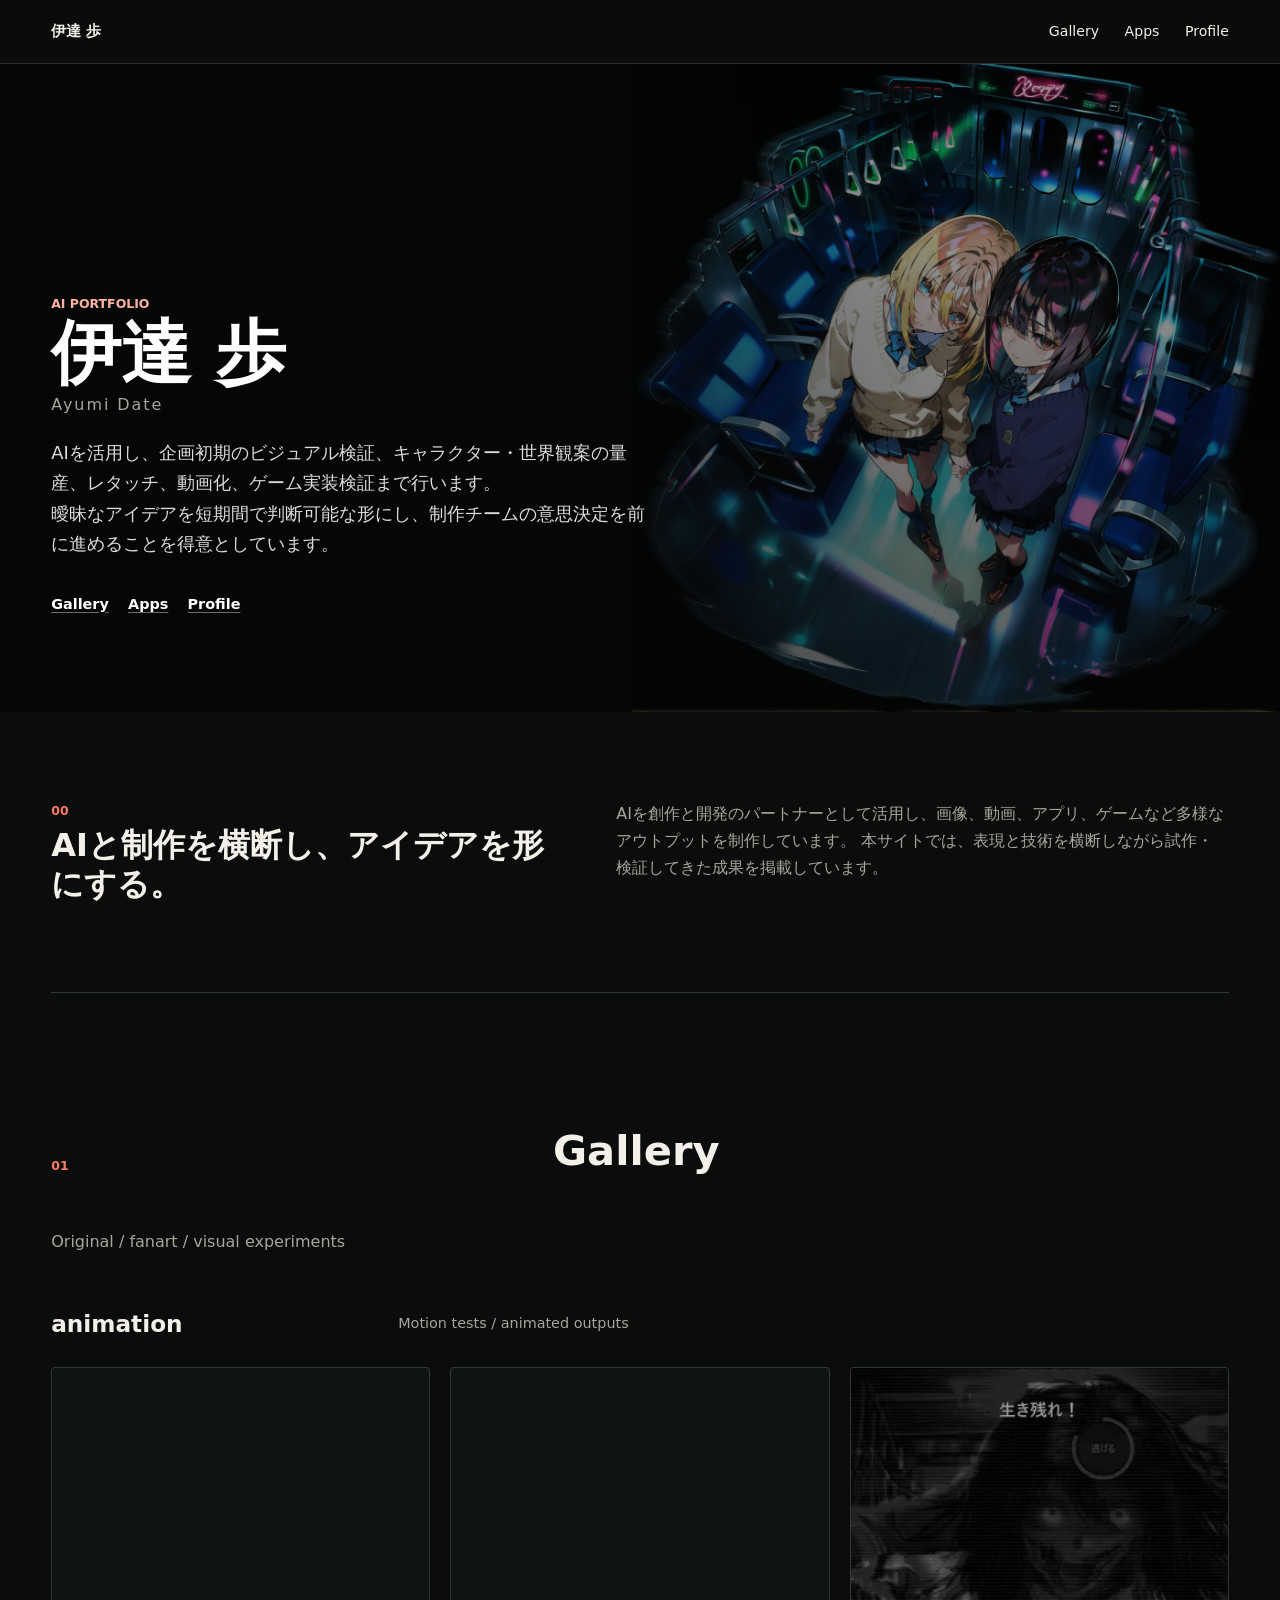
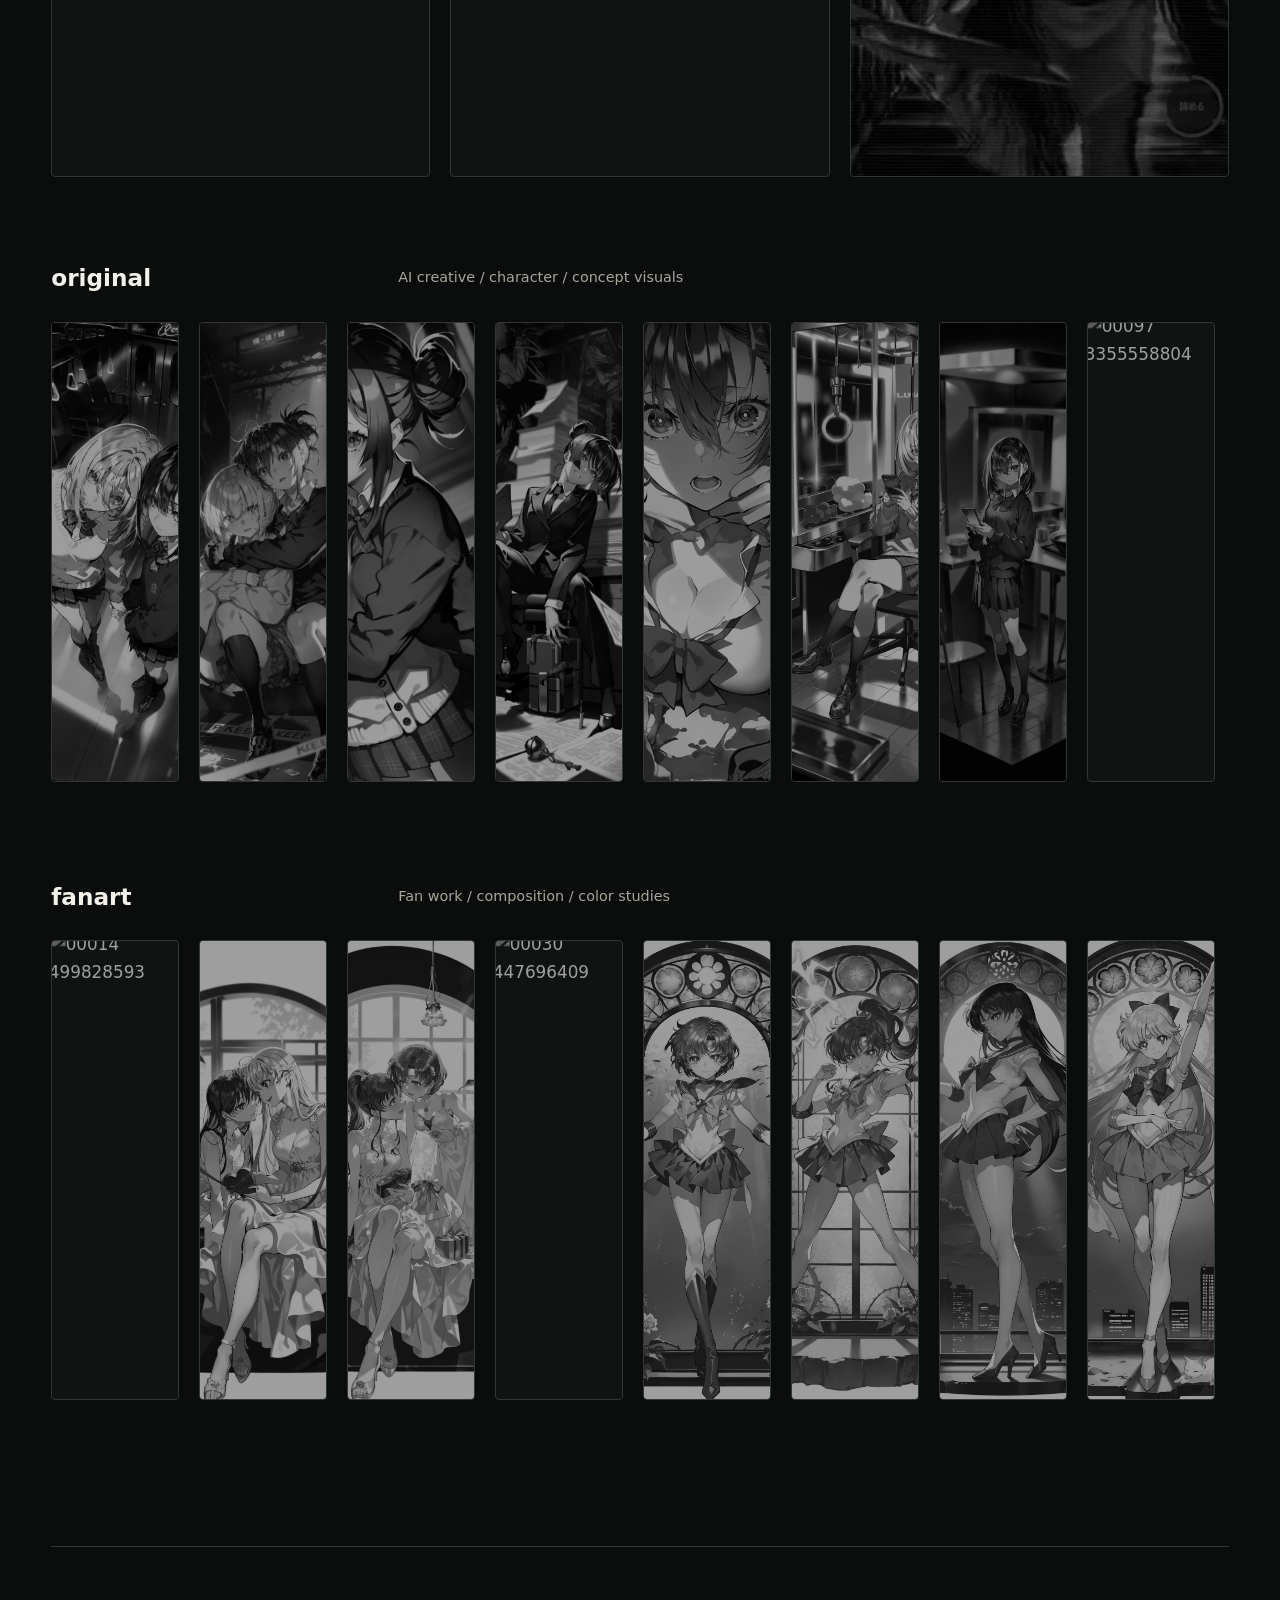
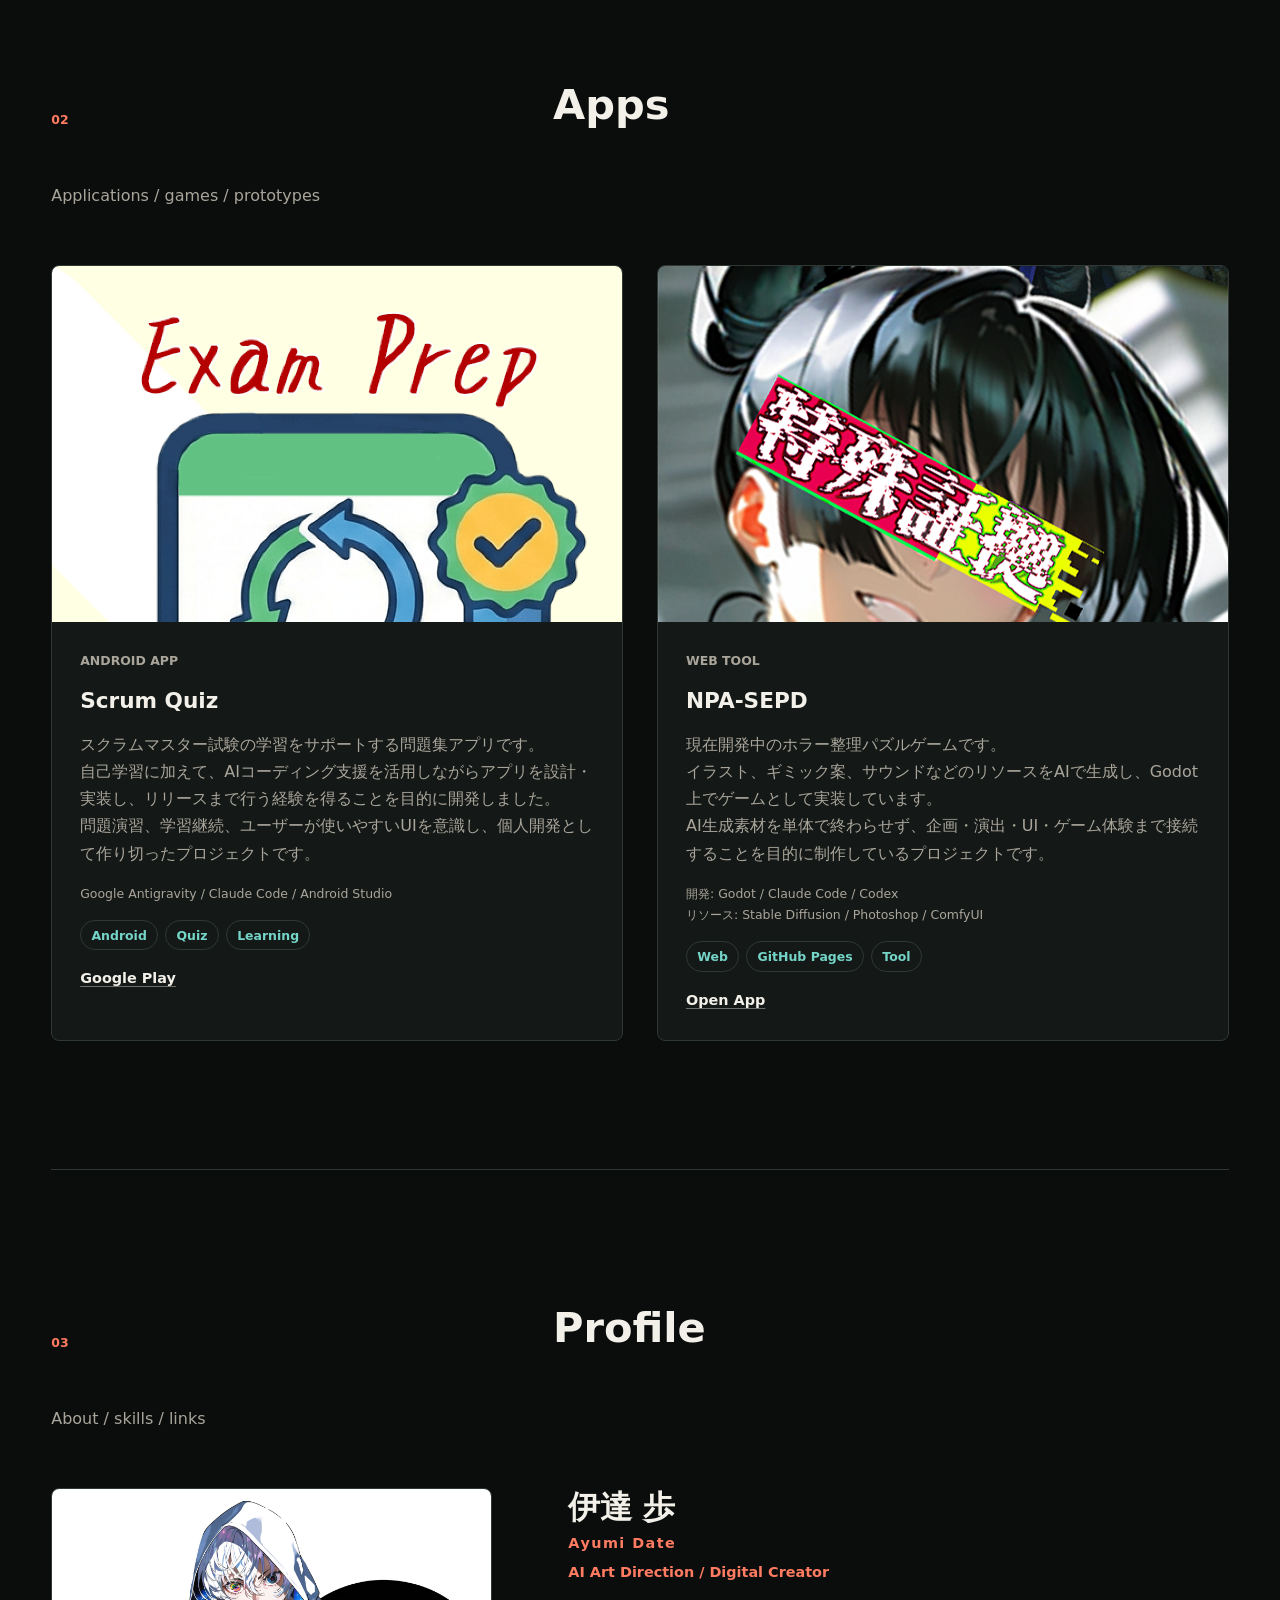
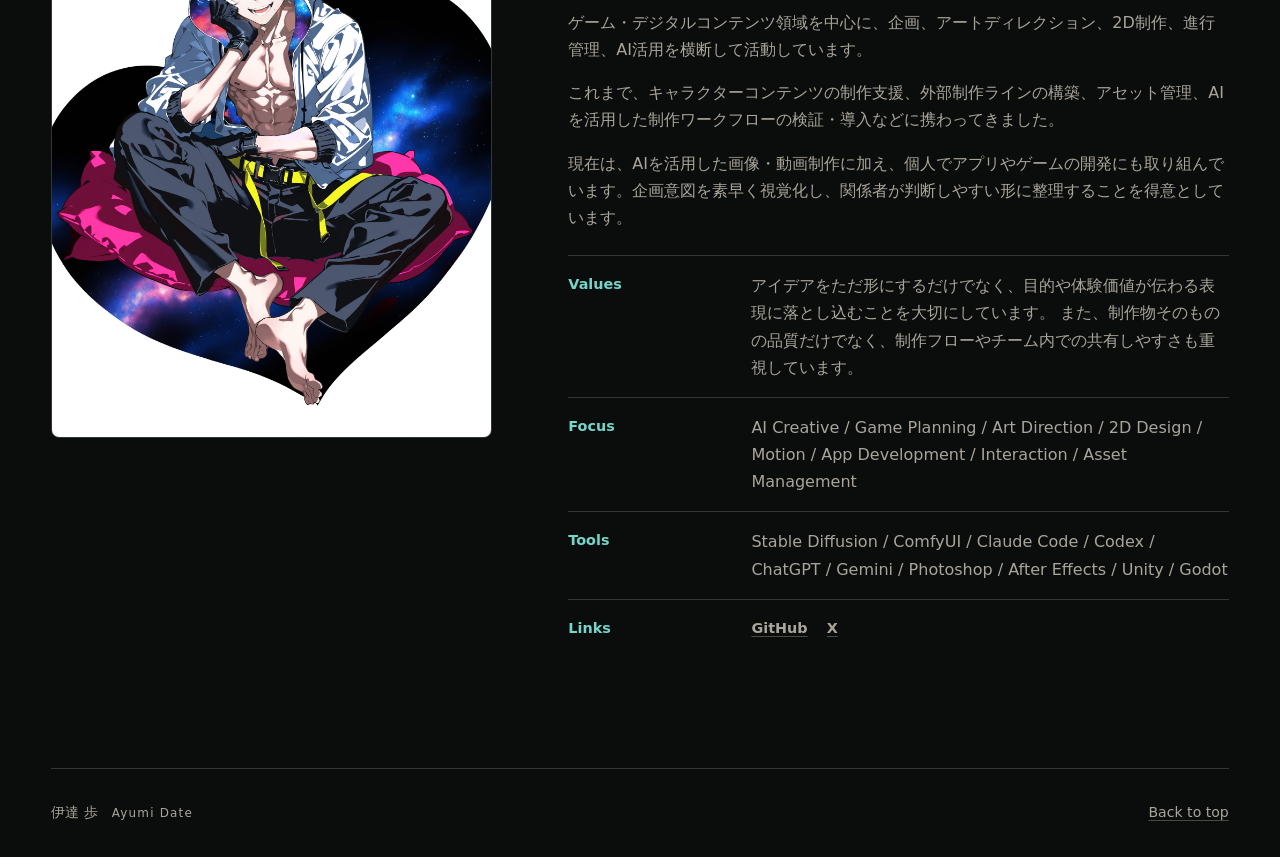
==== commit 313a3931: "Remove furigana, keep English name (Ayumi Date) Co-Authored-By: Claude Sonnet 4.6 <noreply@anthropic" ====
--- a/index.html
+++ b/index.html
@@ -4,13 +4,13 @@
     <meta charset="utf-8">
     <meta name="viewport" content="width=device-width, initial-scale=1">
     <title>伊達 歩 (Ayumi Date) Portfolio</title>
-    <link rel="stylesheet" href="./wireframe.css?v=20260604-ruby-name">
+    <link rel="stylesheet" href="./wireframe.css?v=20260604-en-name">
   </head>
   <body>
     <a class="skip-link" href="#main">本文へ移動</a>
 
     <header class="site-header">
-      <a class="brand" href="#top" aria-label="Portfolio home"><ruby>伊達<rt>だて</rt></ruby>　<ruby>歩<rt>あゆみ</rt></ruby></a>
+      <a class="brand" href="#top" aria-label="Portfolio home">伊達 歩</a>
       <nav class="primary-nav" aria-label="Primary navigation">
         <a href="#gallery">Gallery</a>
         <a href="#apps">Apps</a>
@@ -24,7 +24,7 @@
         <div class="hero__shade" aria-hidden="true"></div>
         <div class="hero__inner">
           <p class="eyebrow">AI Portfolio</p>
-          <h1 id="hero-title"><ruby>伊達<rt>だて</rt></ruby>　<ruby>歩<rt>あゆみ</rt></ruby></h1>
+          <h1 id="hero-title">伊達 歩</h1>
           <p class="hero__name-en">Ayumi Date</p>
           <p class="hero__lead">AIを活用し、企画初期のビジュアル検証、キャラクター・世界観案の量産、レタッチ、動画化、ゲーム実装検証まで行います。<br>曖昧なアイデアを短期間で判断可能な形にし、制作チームの意思決定を前に進めることを得意としています。</p>
           <div class="hero__links" aria-label="Section links">
@@ -144,7 +144,7 @@
 
           <div class="profile-copy">
             <div class="profile-title">
-              <h3><ruby>伊達<rt>だて</rt></ruby>　<ruby>歩<rt>あゆみ</rt></ruby></h3>
+              <h3>伊達 歩</h3>
               <p class="profile-name-en">Ayumi Date</p>
               <p>AI Art Direction / Digital Creator</p>
             </div>
@@ -191,7 +191,7 @@
     </main>
 
     <footer class="site-footer shell">
-      <p><ruby>伊達<rt>だて</rt></ruby>　<ruby>歩<rt>あゆみ</rt></ruby>　<span class="footer-name-en">Ayumi Date</span></p>
+      <p>伊達 歩　<span class="footer-name-en">Ayumi Date</span></p>
       <a href="#top">Back to top</a>
     </footer>
 
--- a/wireframe.css
+++ b/wireframe.css
@@ -14,16 +14,6 @@
 
 * {
   box-sizing: border-box;
-}
-
-ruby {
-  ruby-align: center;
-}
-
-rt {
-  font-size: 0.5em;
-  color: var(--muted);
-  letter-spacing: 0.05em;
 }
 
 html {
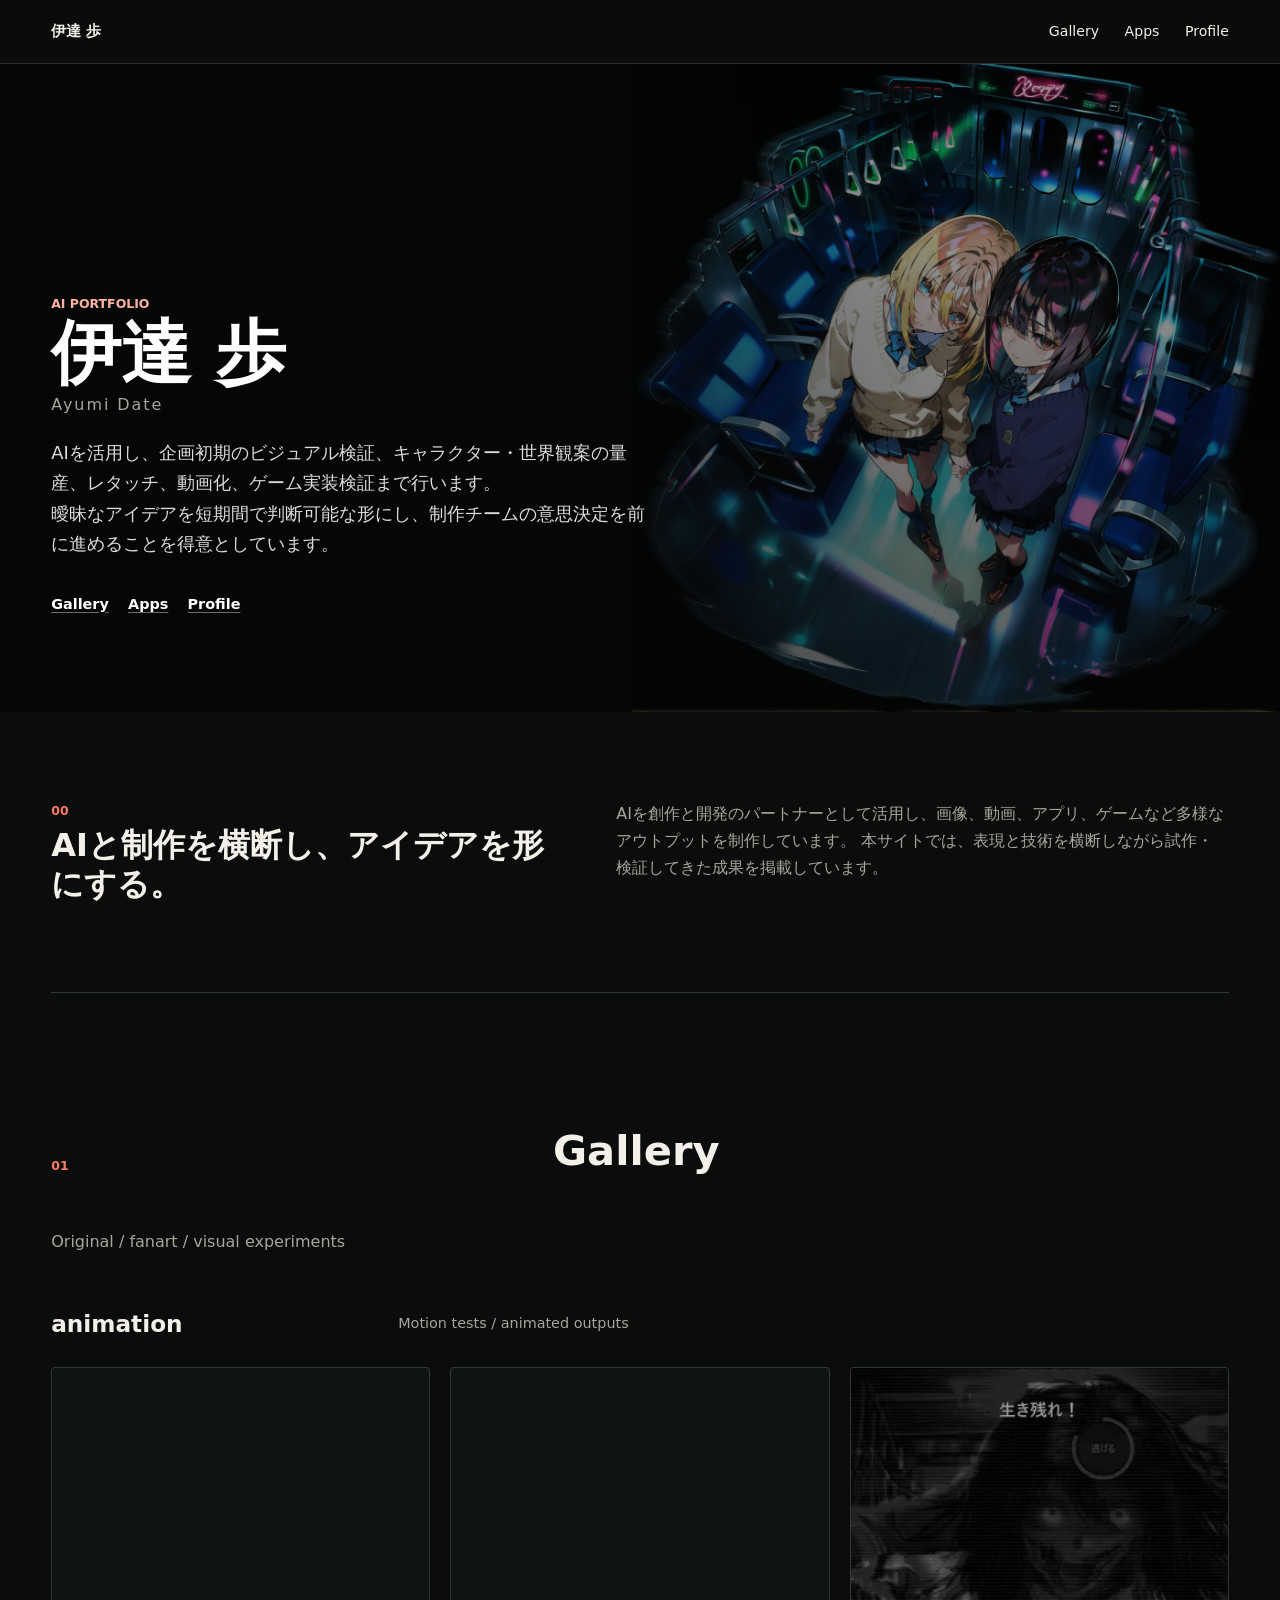
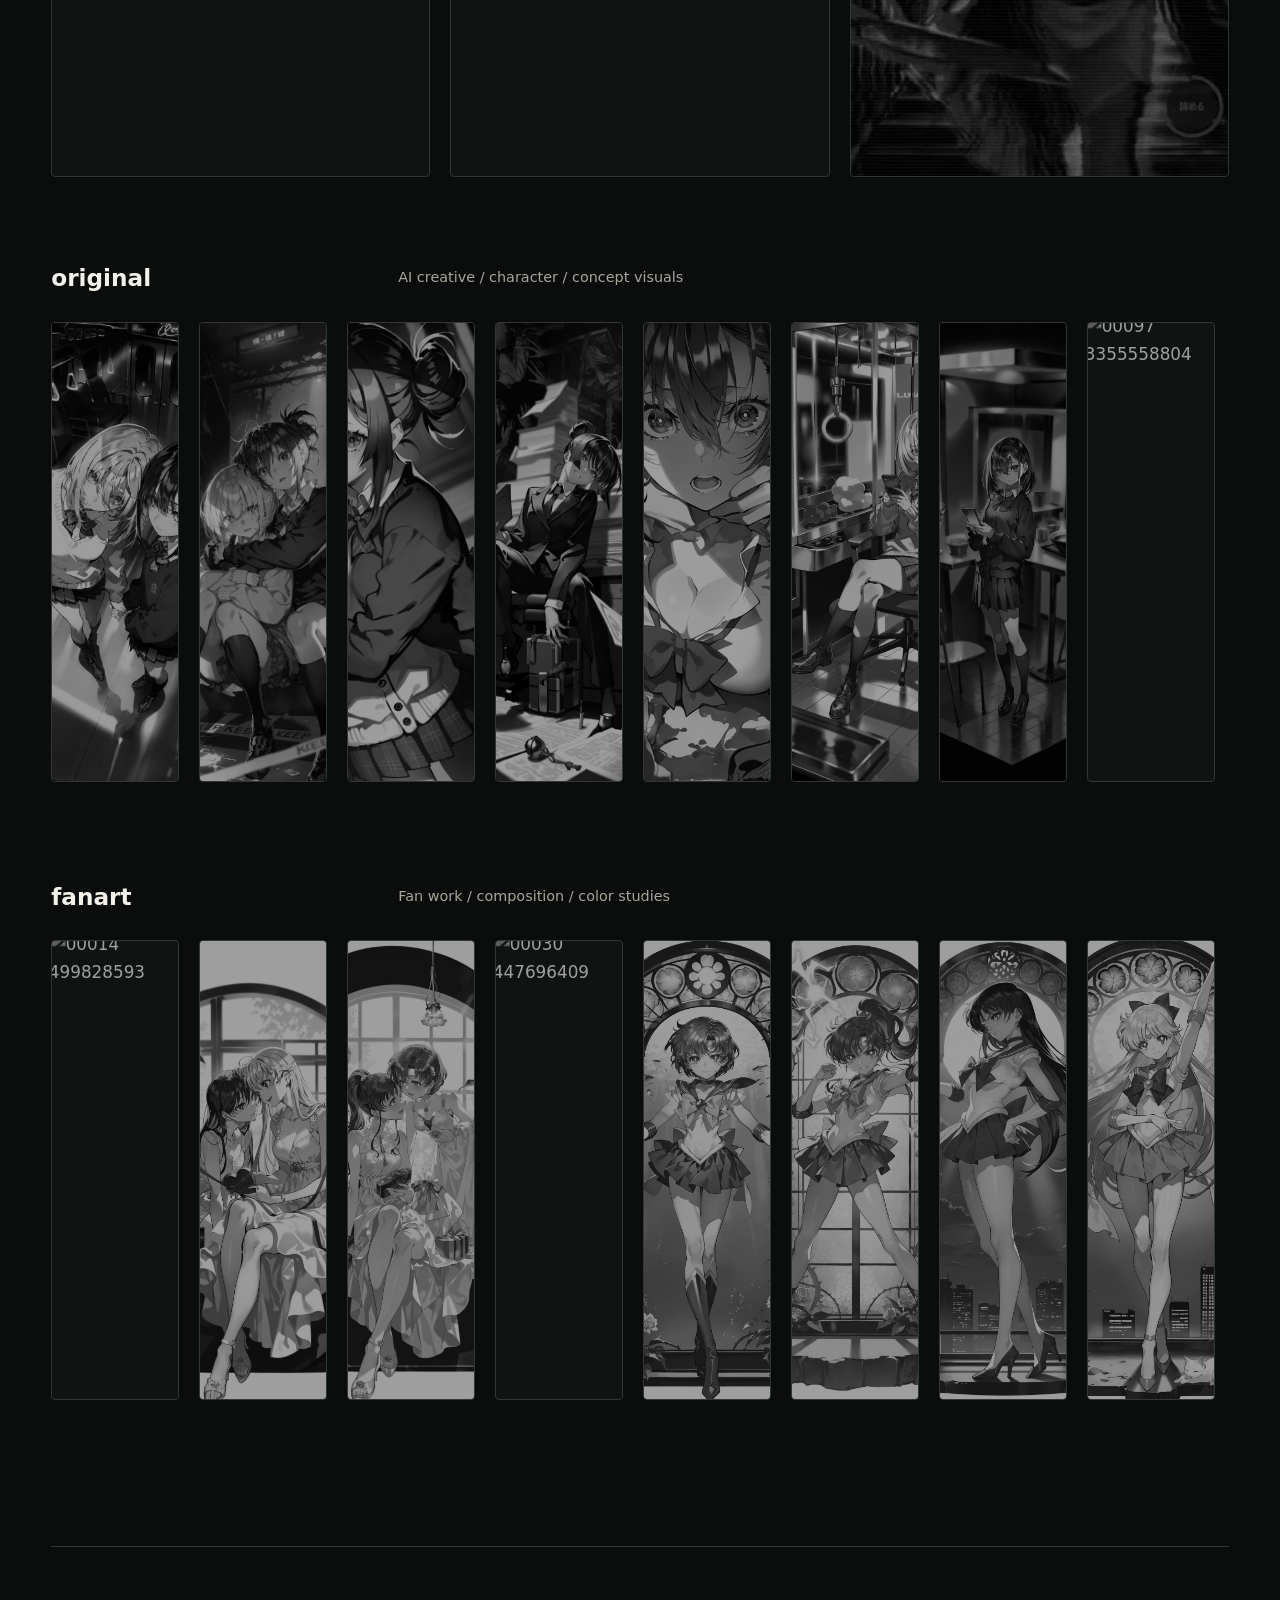
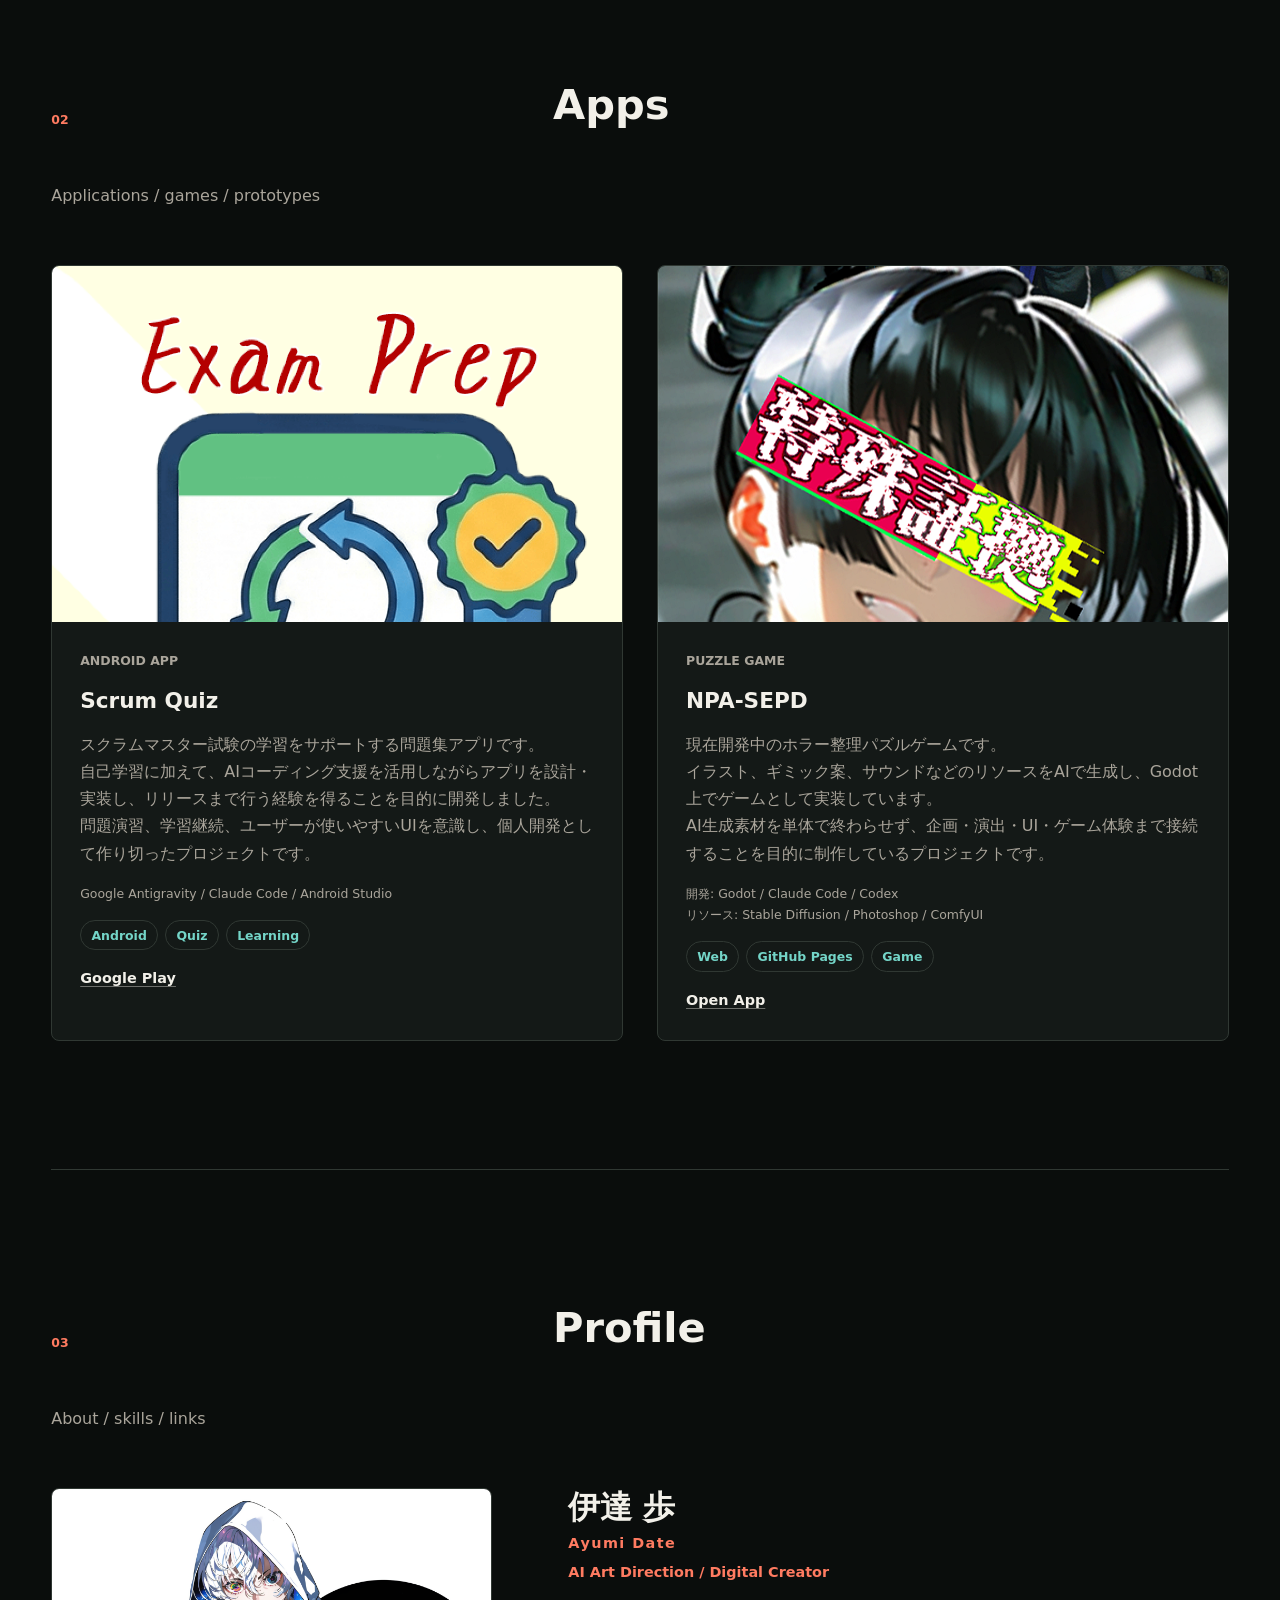
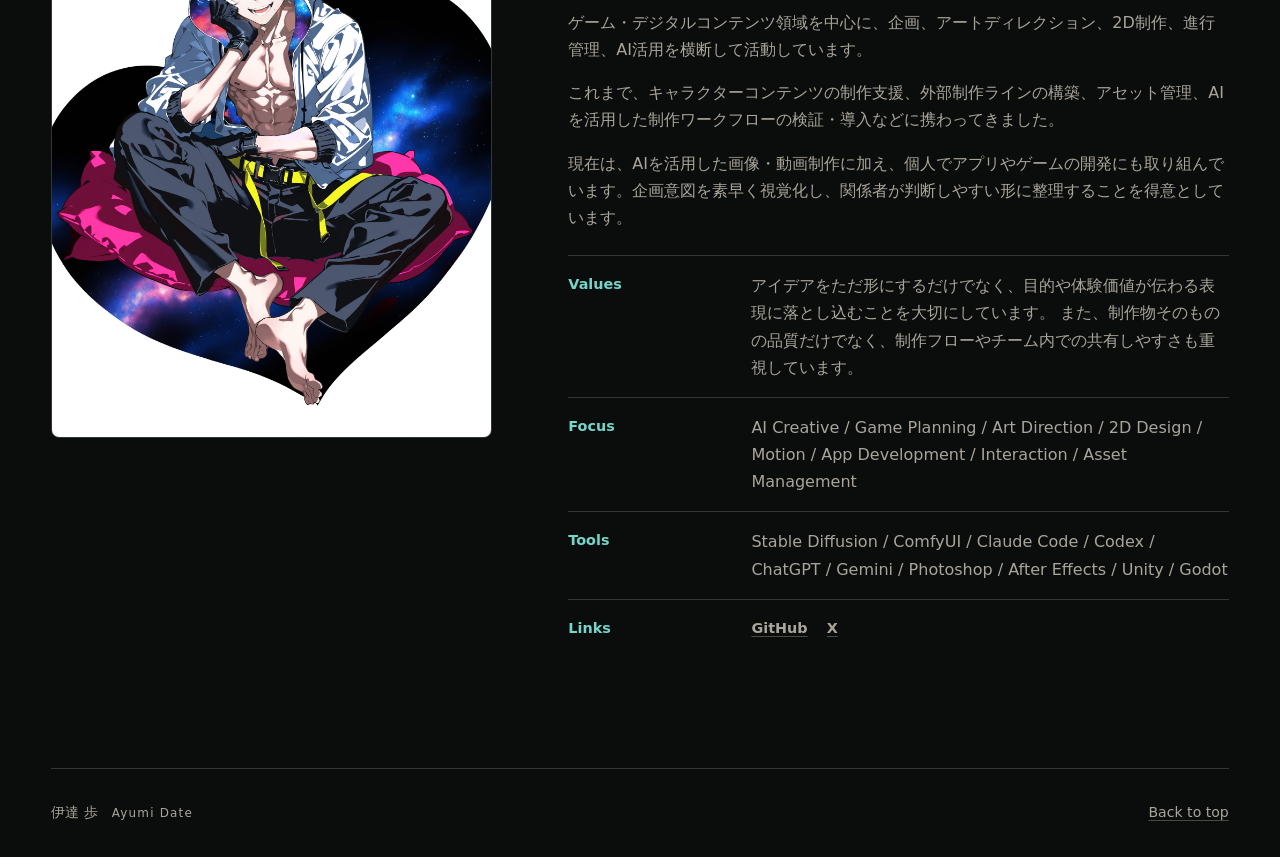
==== commit 4114cc48: "Fix NPA-SEPD labels: Web Tool → Puzzle Game, Tool tag → Game Co-Authored-By: Claude Sonnet 4.6 <nore" ====
--- a/index.html
+++ b/index.html
@@ -113,14 +113,14 @@
               <img class="app-icon" src="./assets/app-icons/npa-sepd.png" alt="NPA-SEPD app icon">
             </div>
             <div class="app-card__body">
-              <p class="app-card__type">Web Tool</p>
+              <p class="app-card__type">Puzzle Game</p>
               <h3>NPA-SEPD</h3>
               <p>現在開発中のホラー整理パズルゲームです。<br>イラスト、ギミック案、サウンドなどのリソースをAIで生成し、Godot上でゲームとして実装しています。<br>AI生成素材を単体で終わらせず、企画・演出・UI・ゲーム体験まで接続することを目的に制作しているプロジェクトです。</p>
               <p class="app-card__tools">開発: Godot / Claude Code / Codex<br>リソース: Stable Diffusion / Photoshop / ComfyUI</p>
               <div class="tag-list" aria-label="Technologies">
                 <span>Web</span>
                 <span>GitHub Pages</span>
-                <span>Tool</span>
+                <span>Game</span>
               </div>
               <div class="text-links">
                 <a href="https://dappo-kura.github.io/NPA-SEPD/" target="_blank" rel="noopener noreferrer">Open App</a>
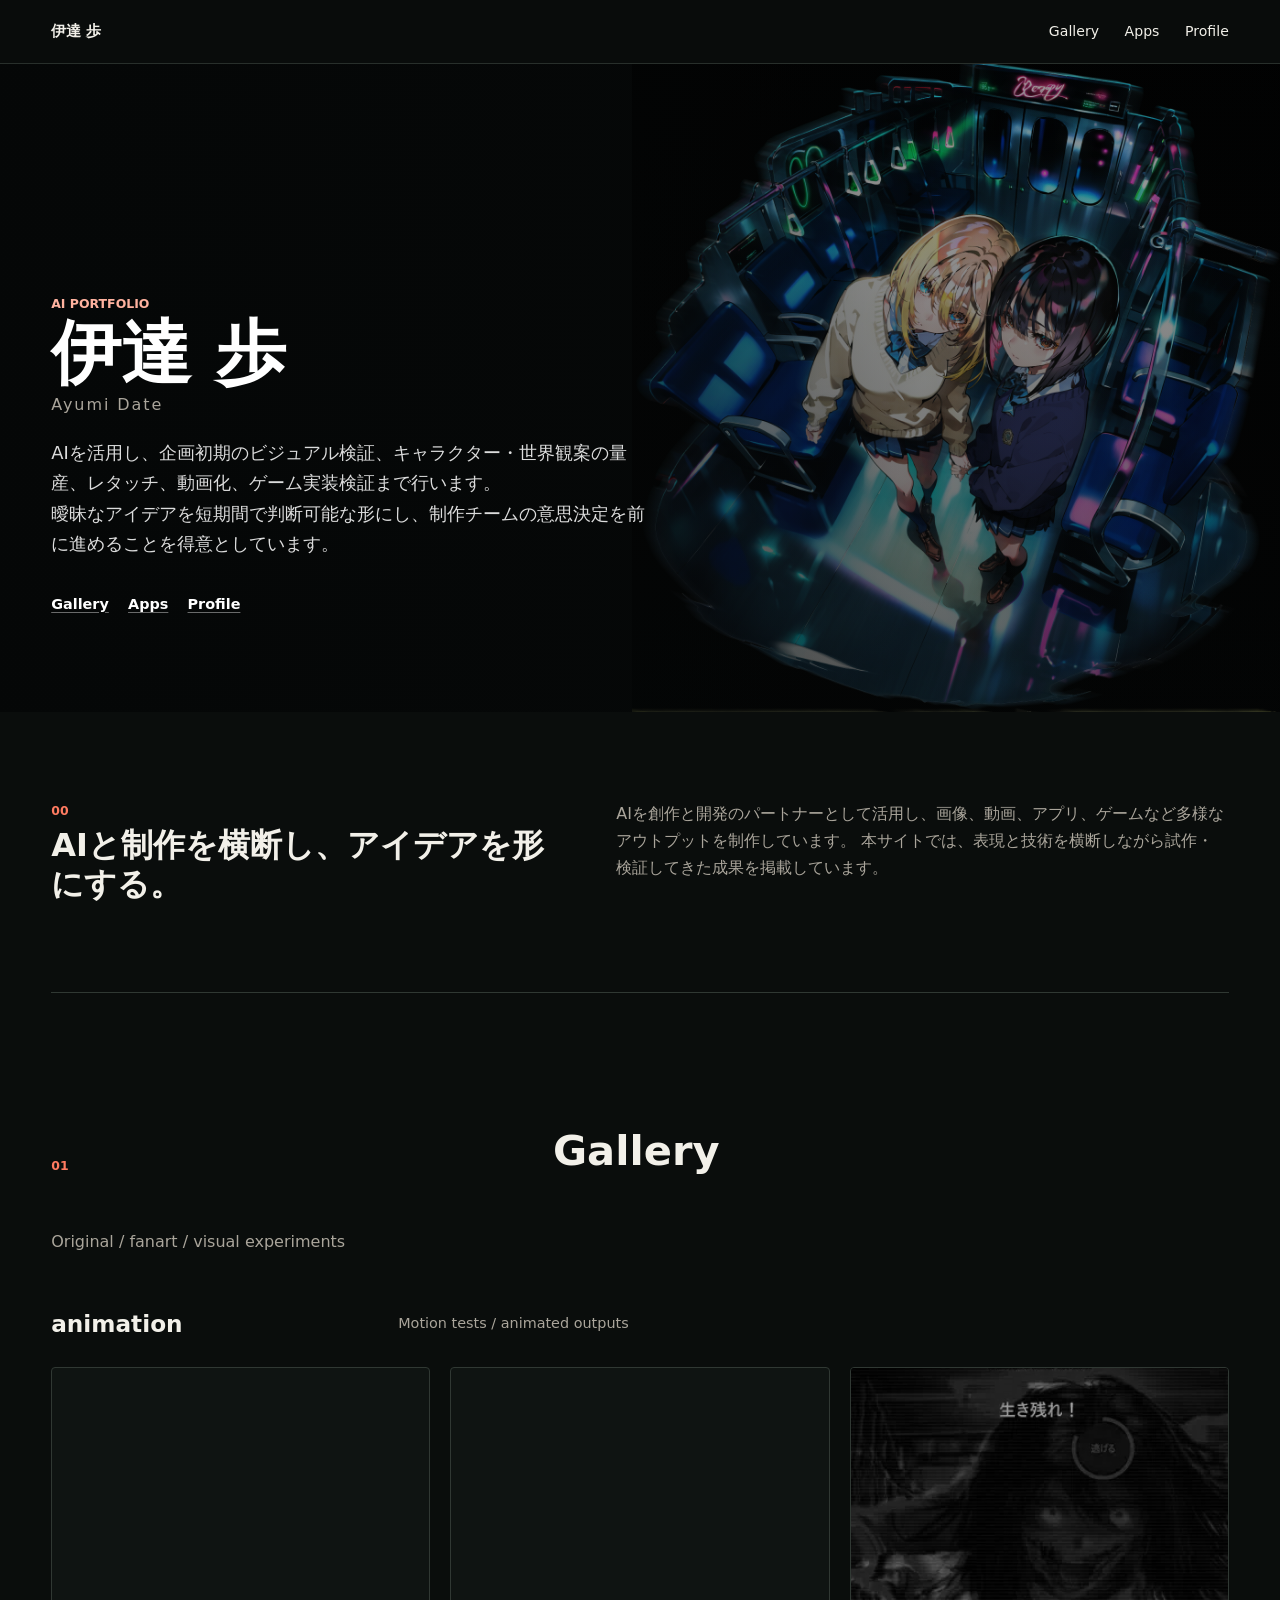
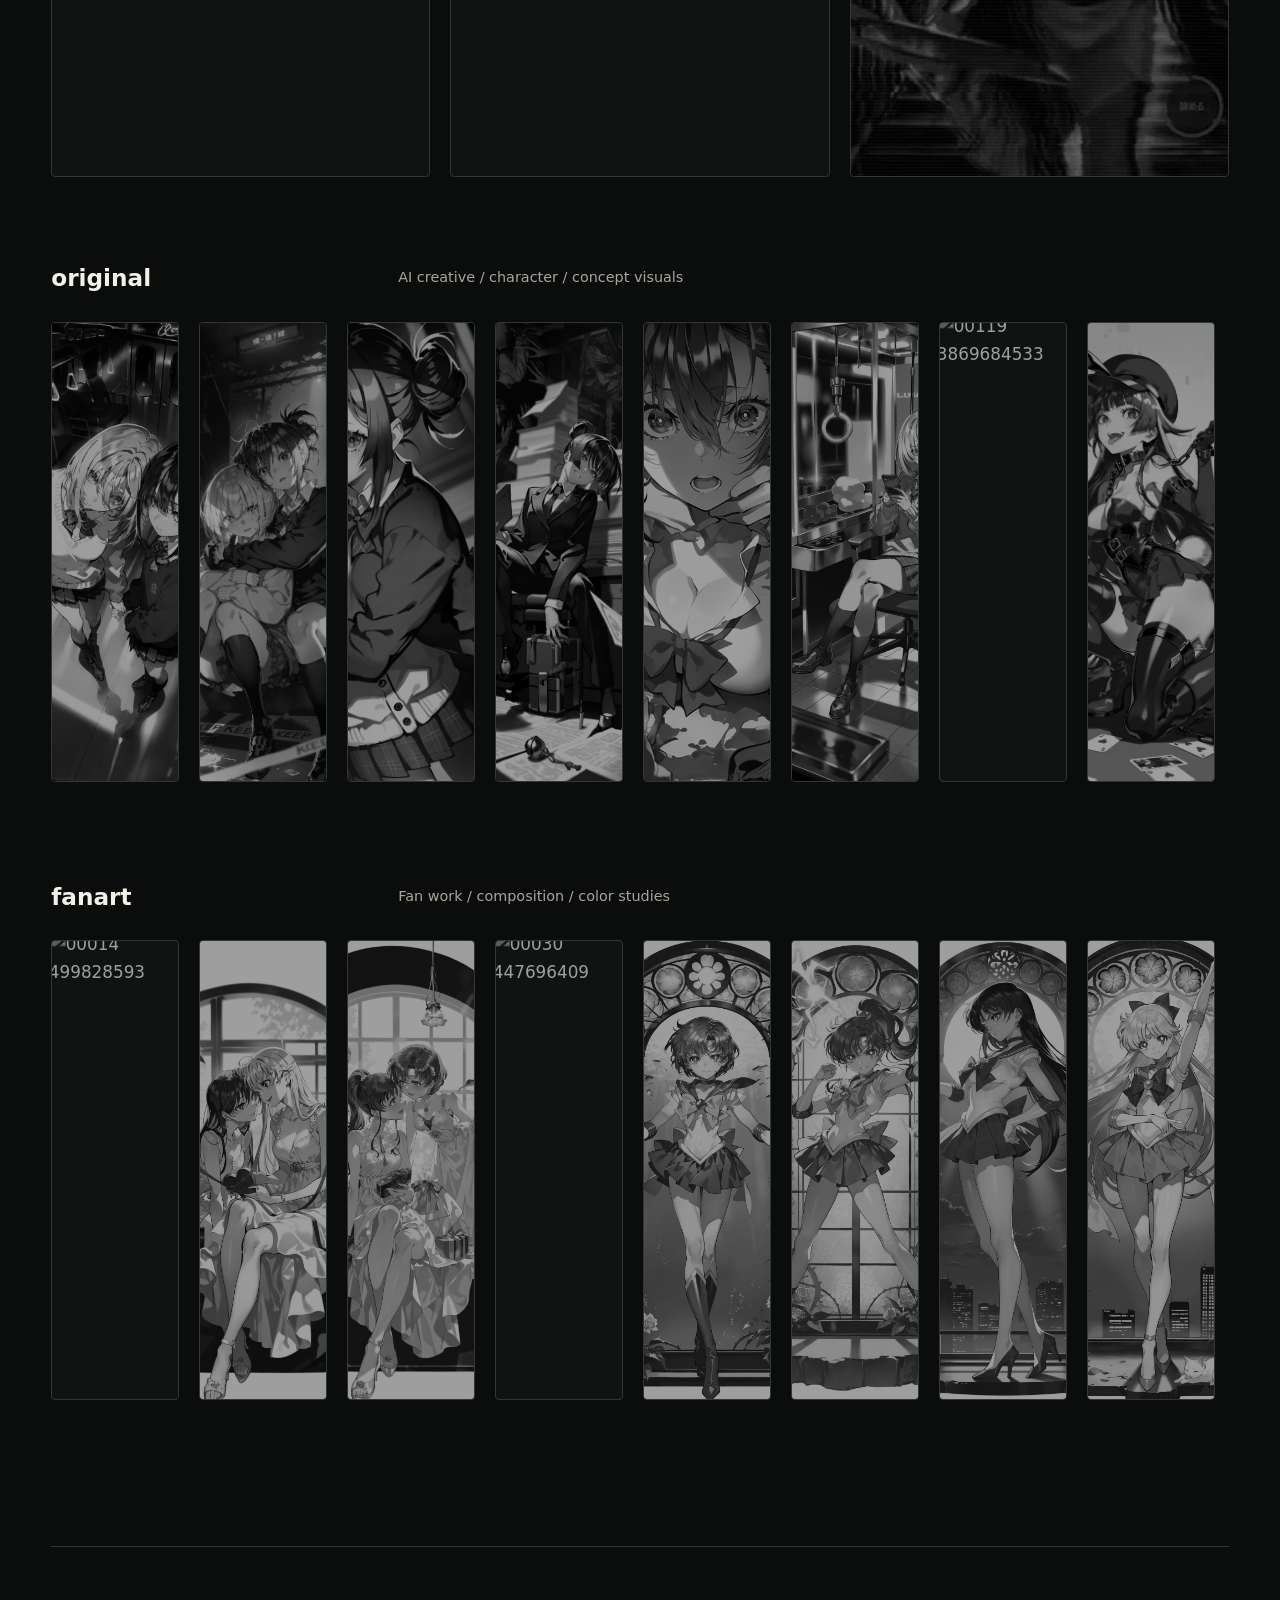
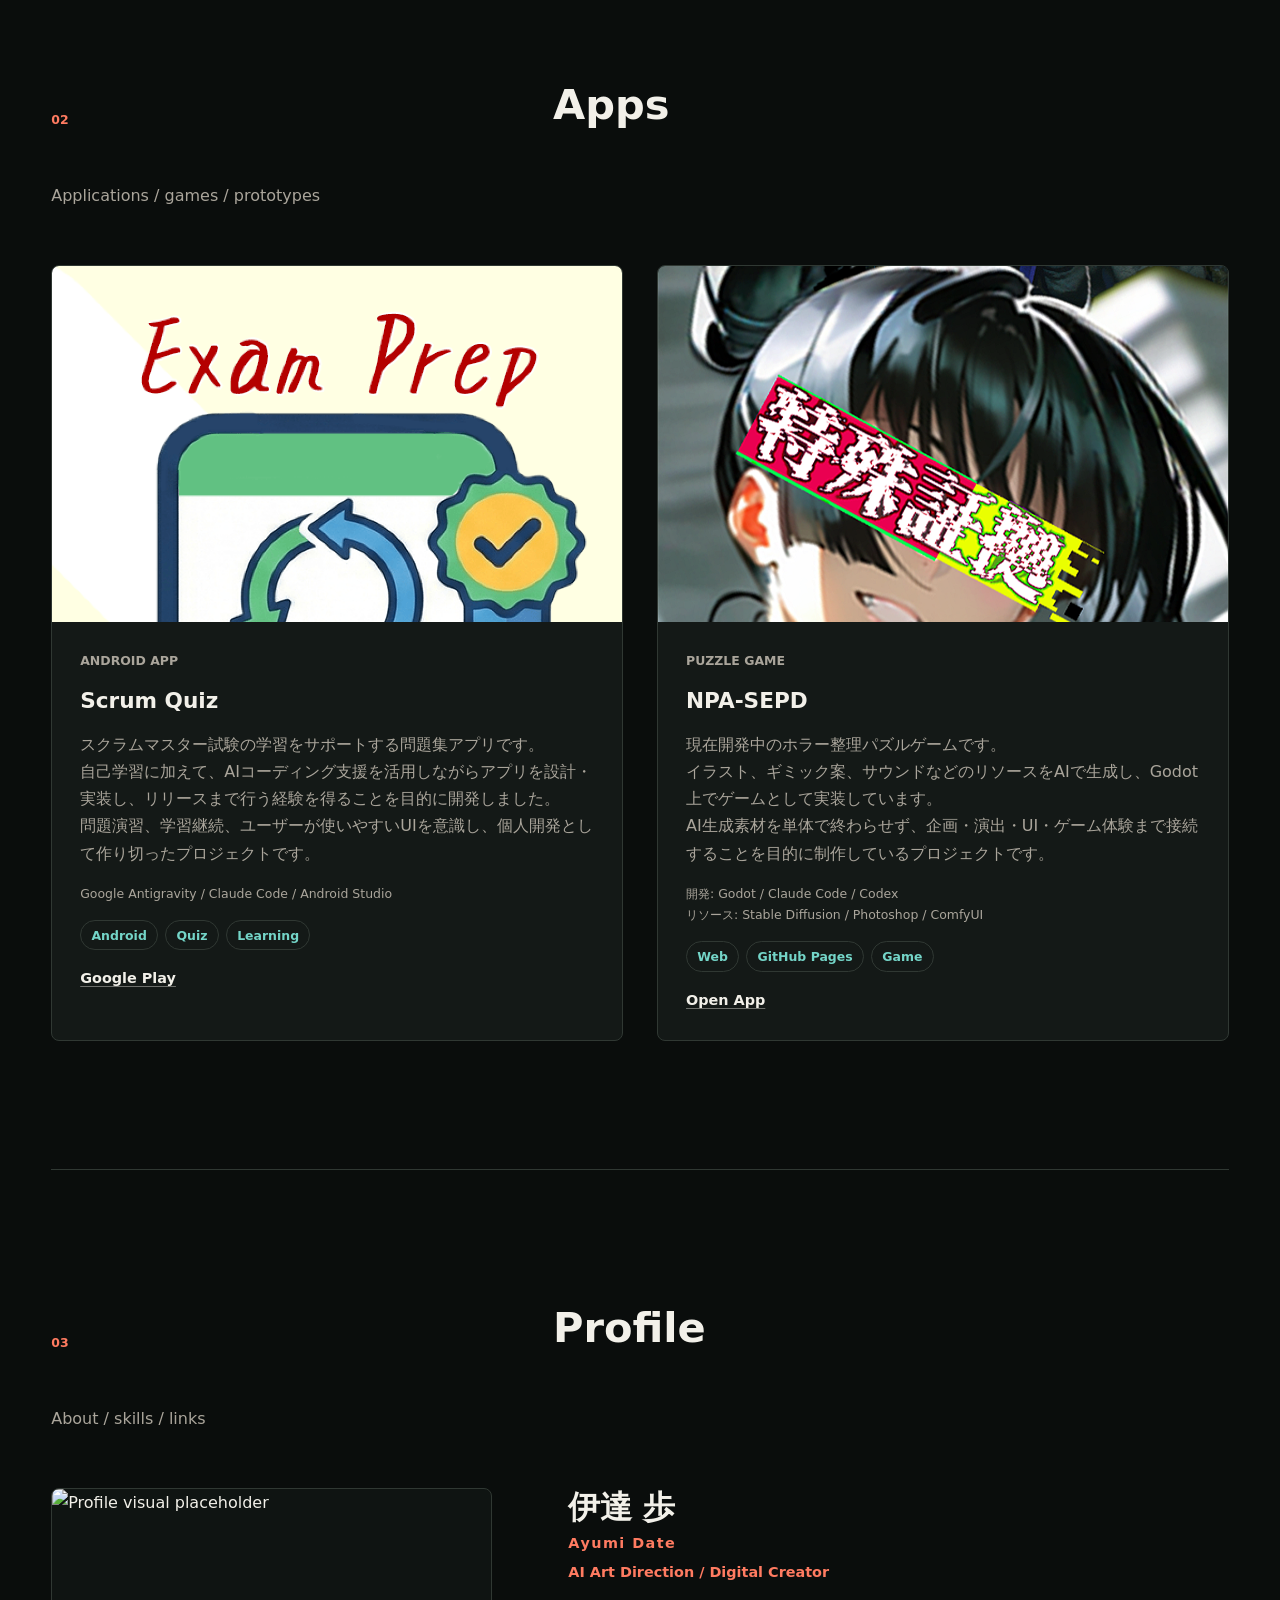
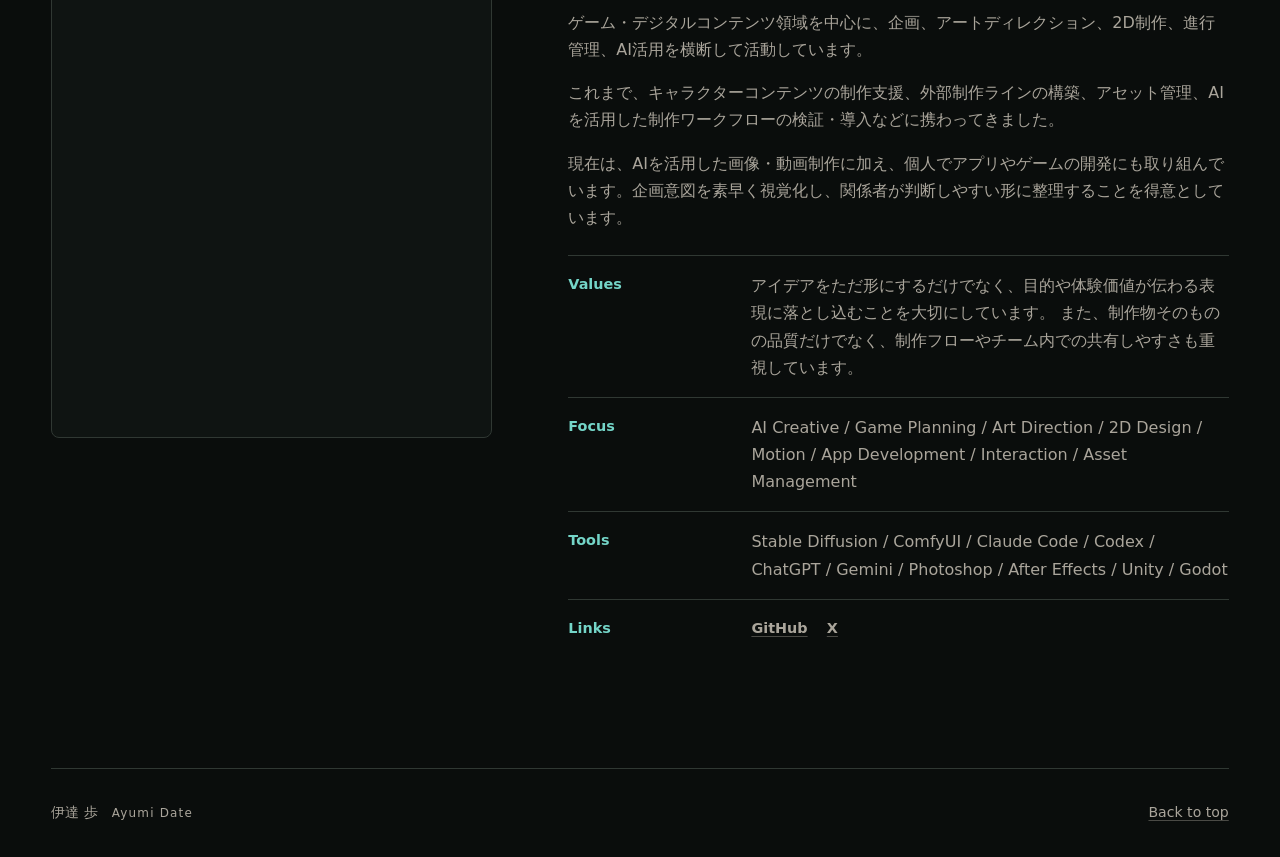
==== commit c7a8f358: "Sync gallery with current image files - Remove original-7, 8, 9, 12, 19 (files deleted from folder) " ====
--- a/index.html
+++ b/index.html
@@ -139,7 +139,7 @@
 
         <div class="profile-layout">
           <figure class="profile-visual">
-            <img src="./image/original/15_00001-150311282.png" alt="Profile visual placeholder">
+            <img src="./image/profile/00001-150311282.png" alt="Profile visual placeholder">
           </figure>
 
           <div class="profile-copy">
